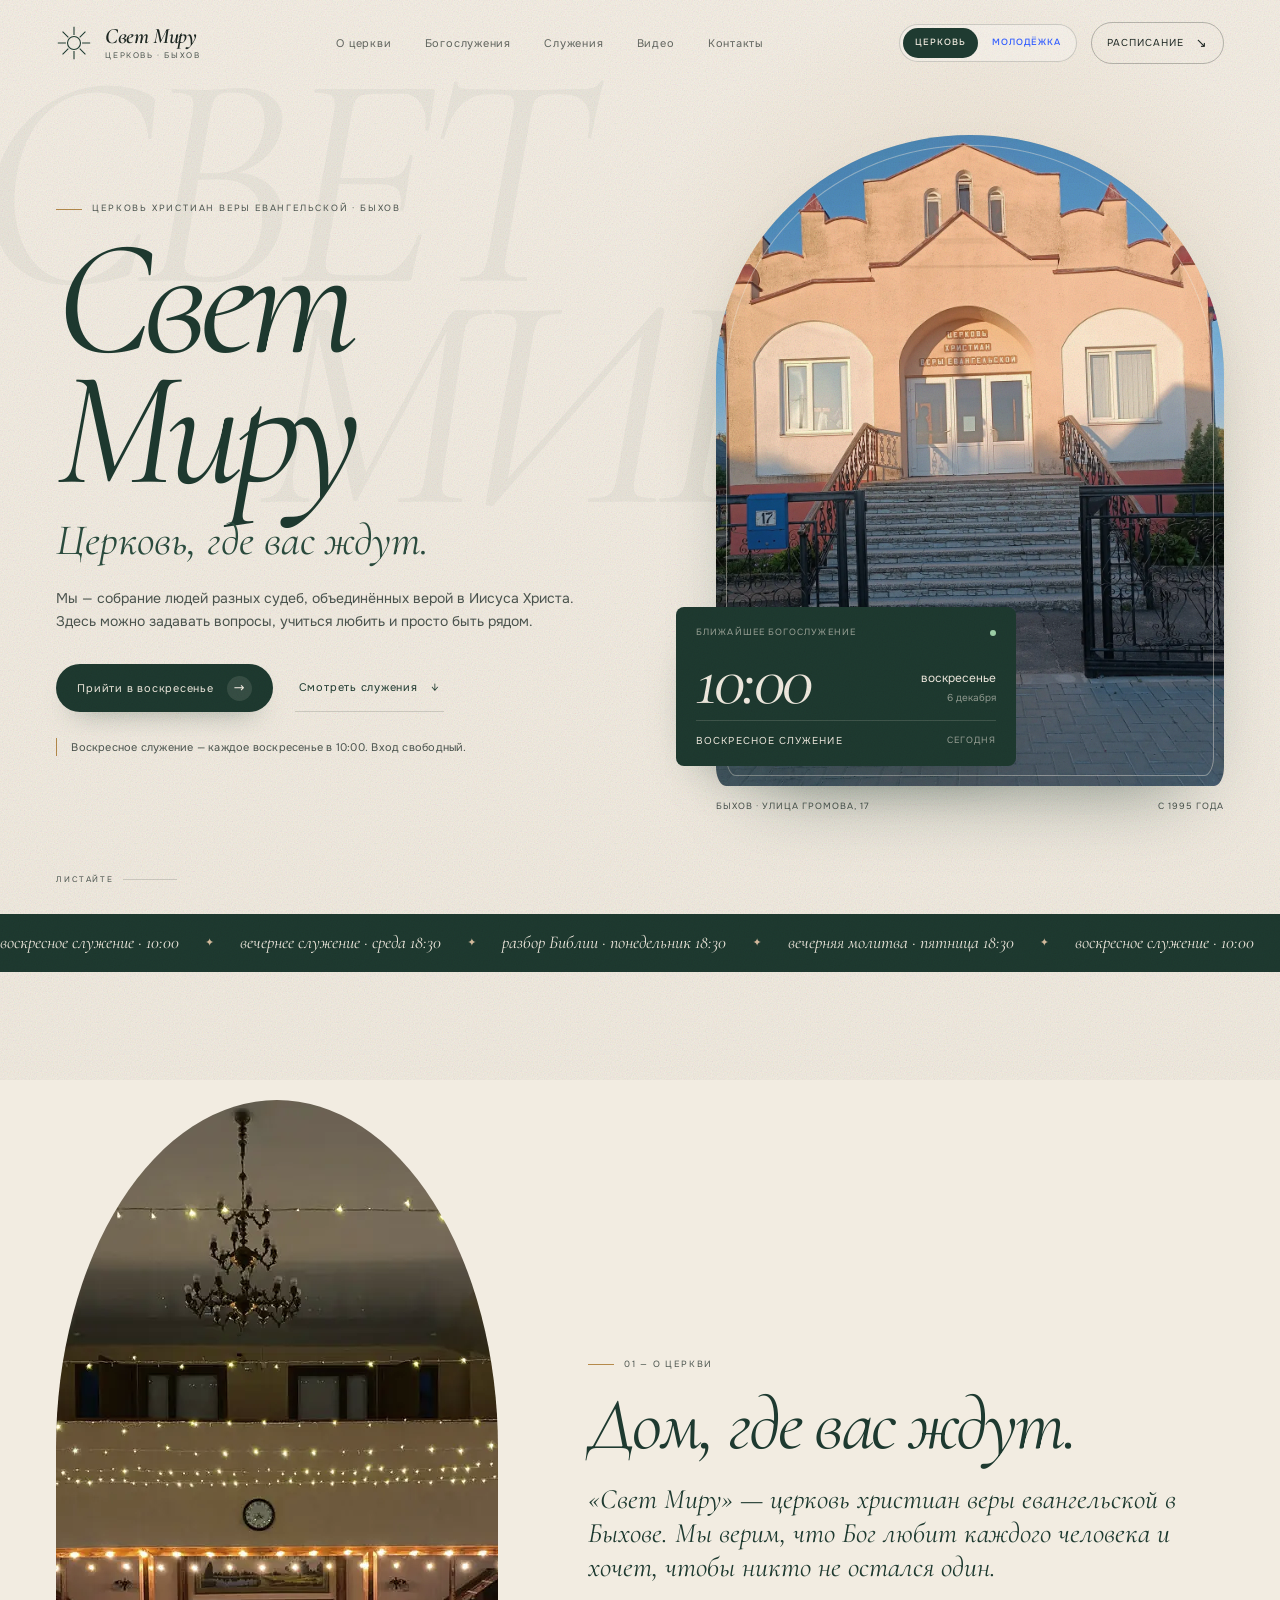
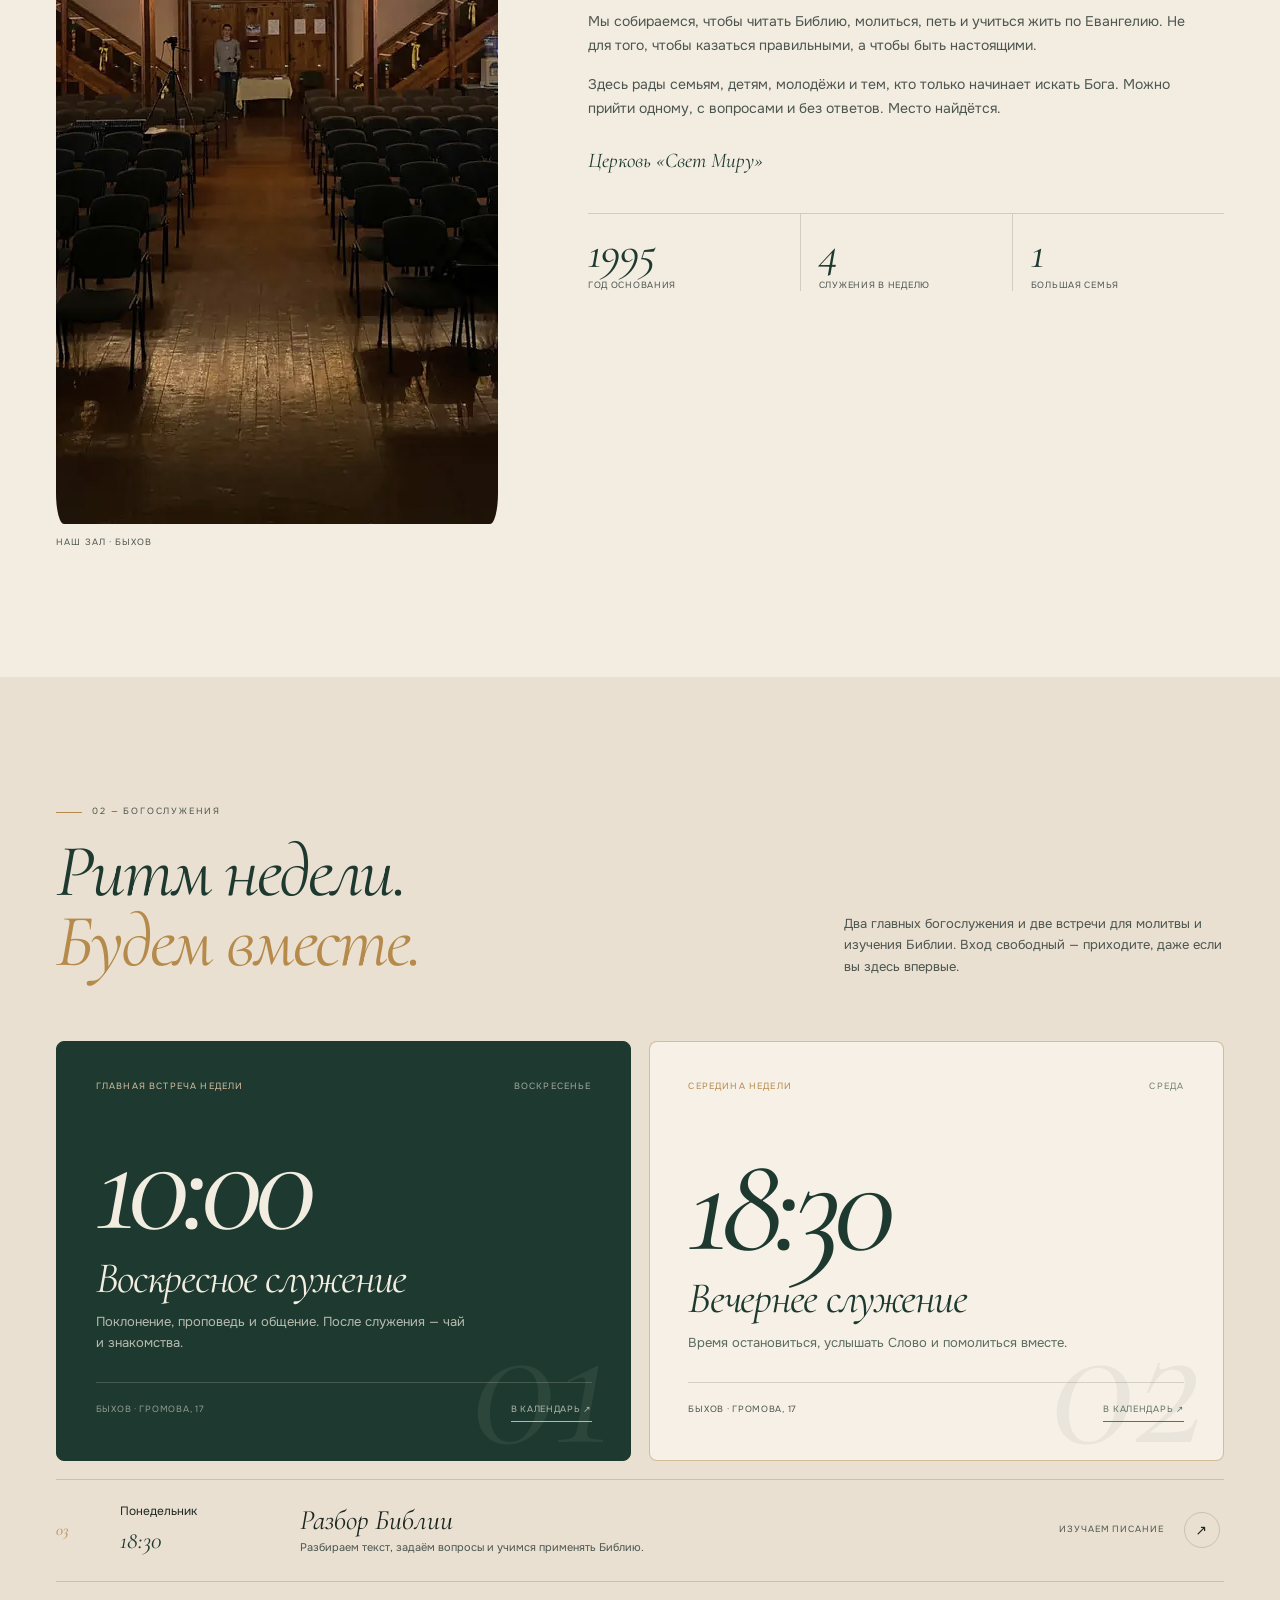
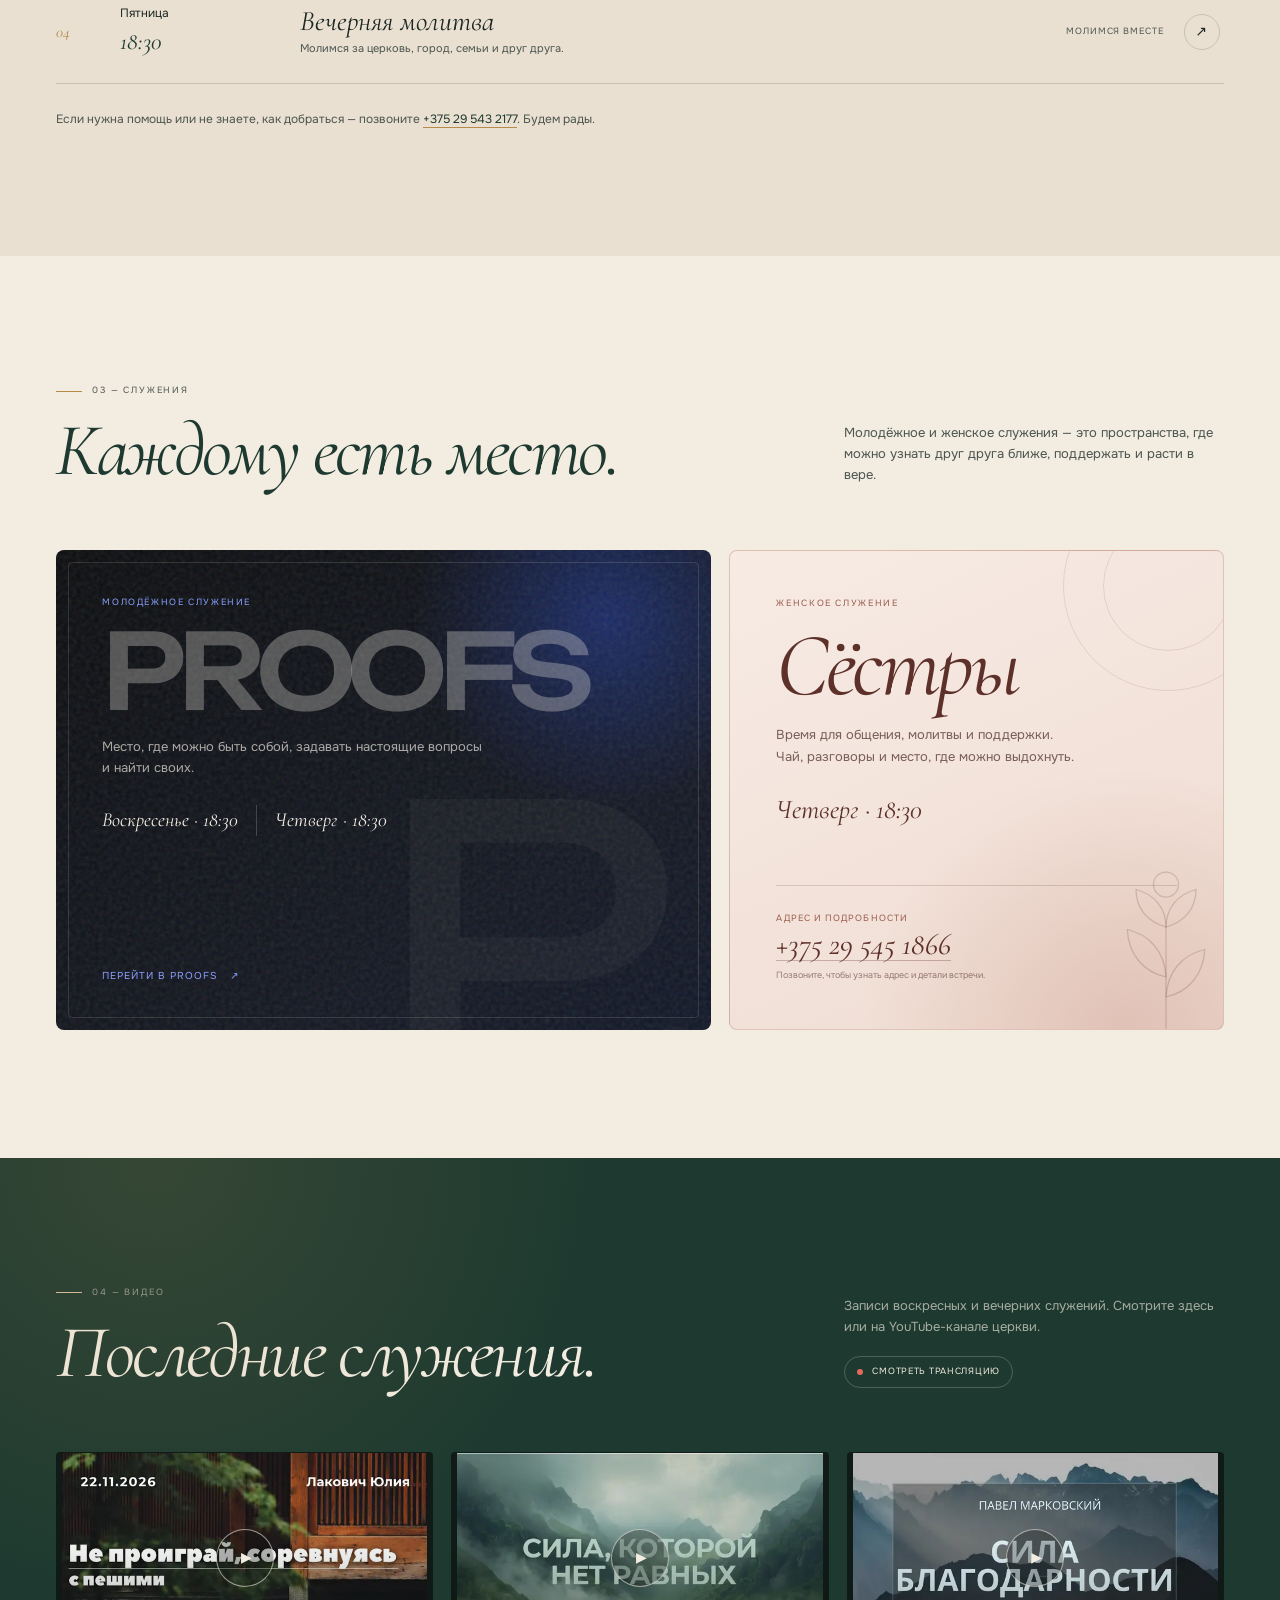
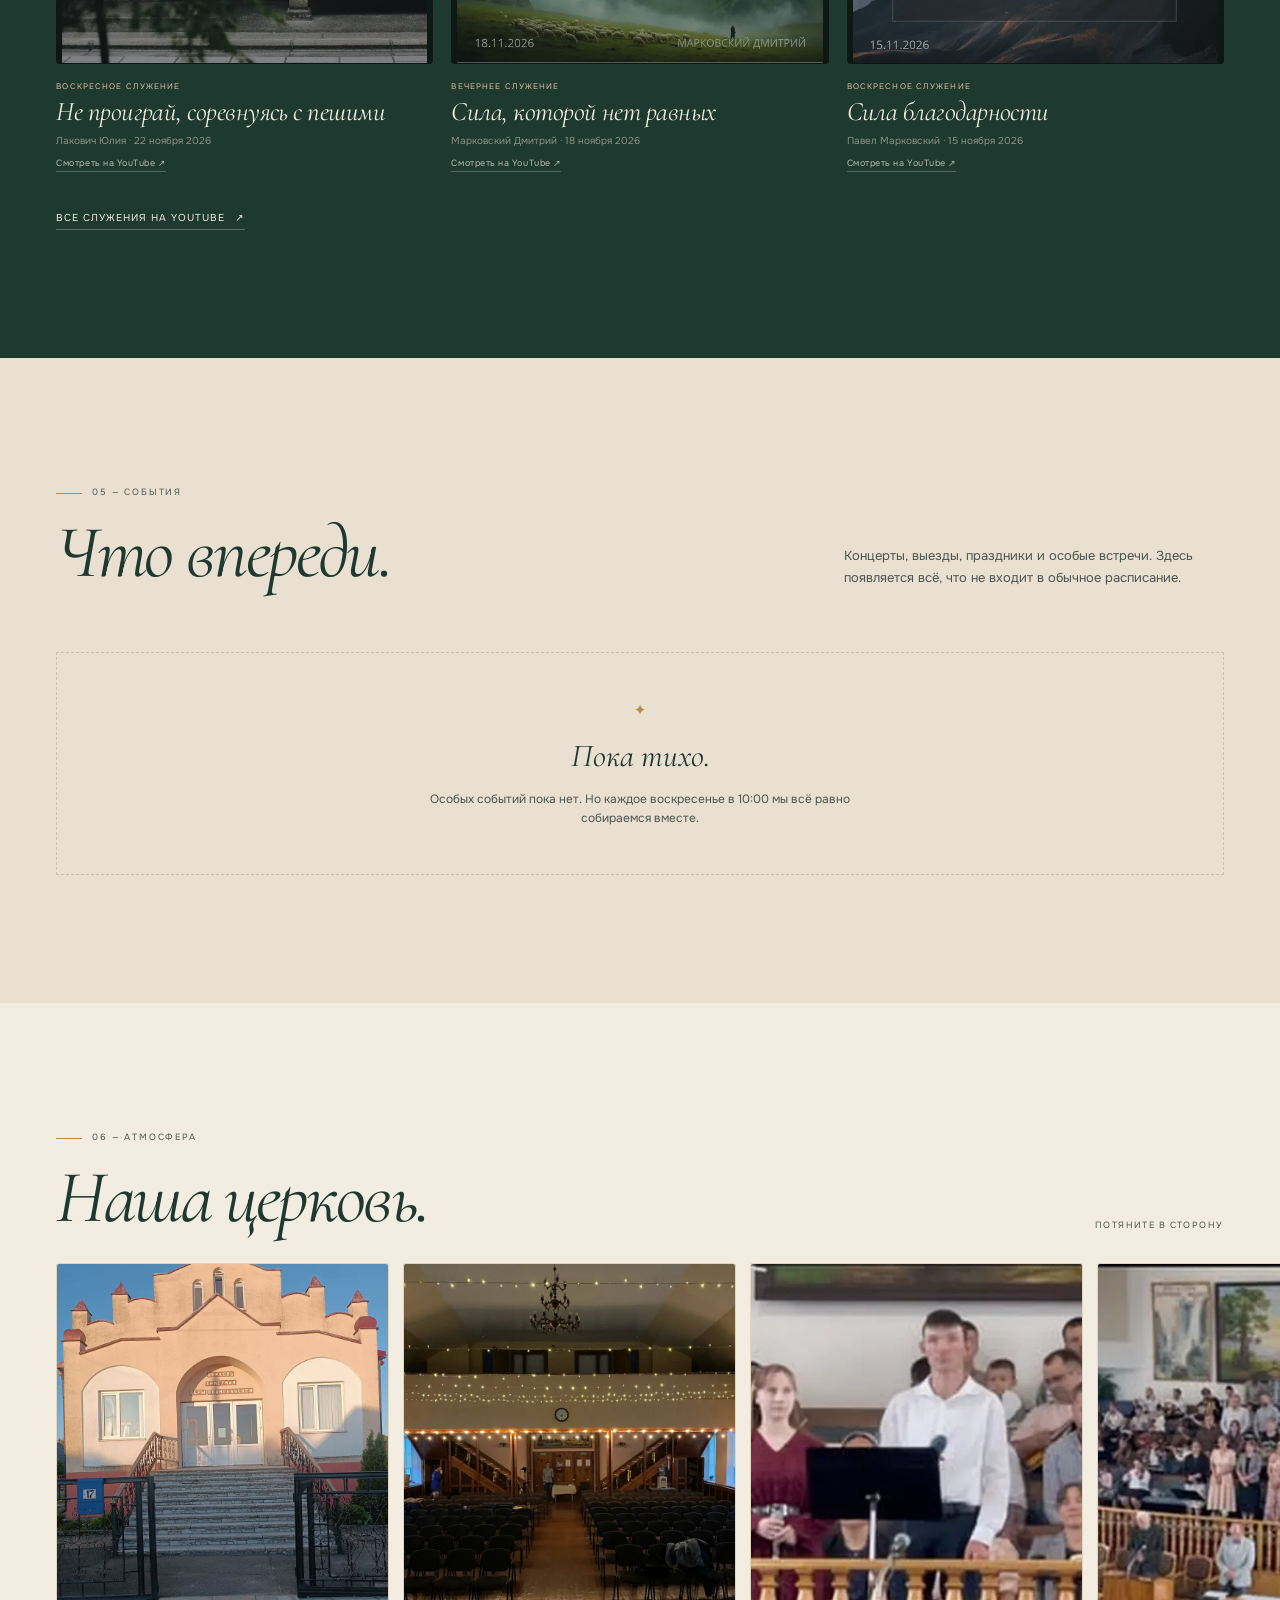
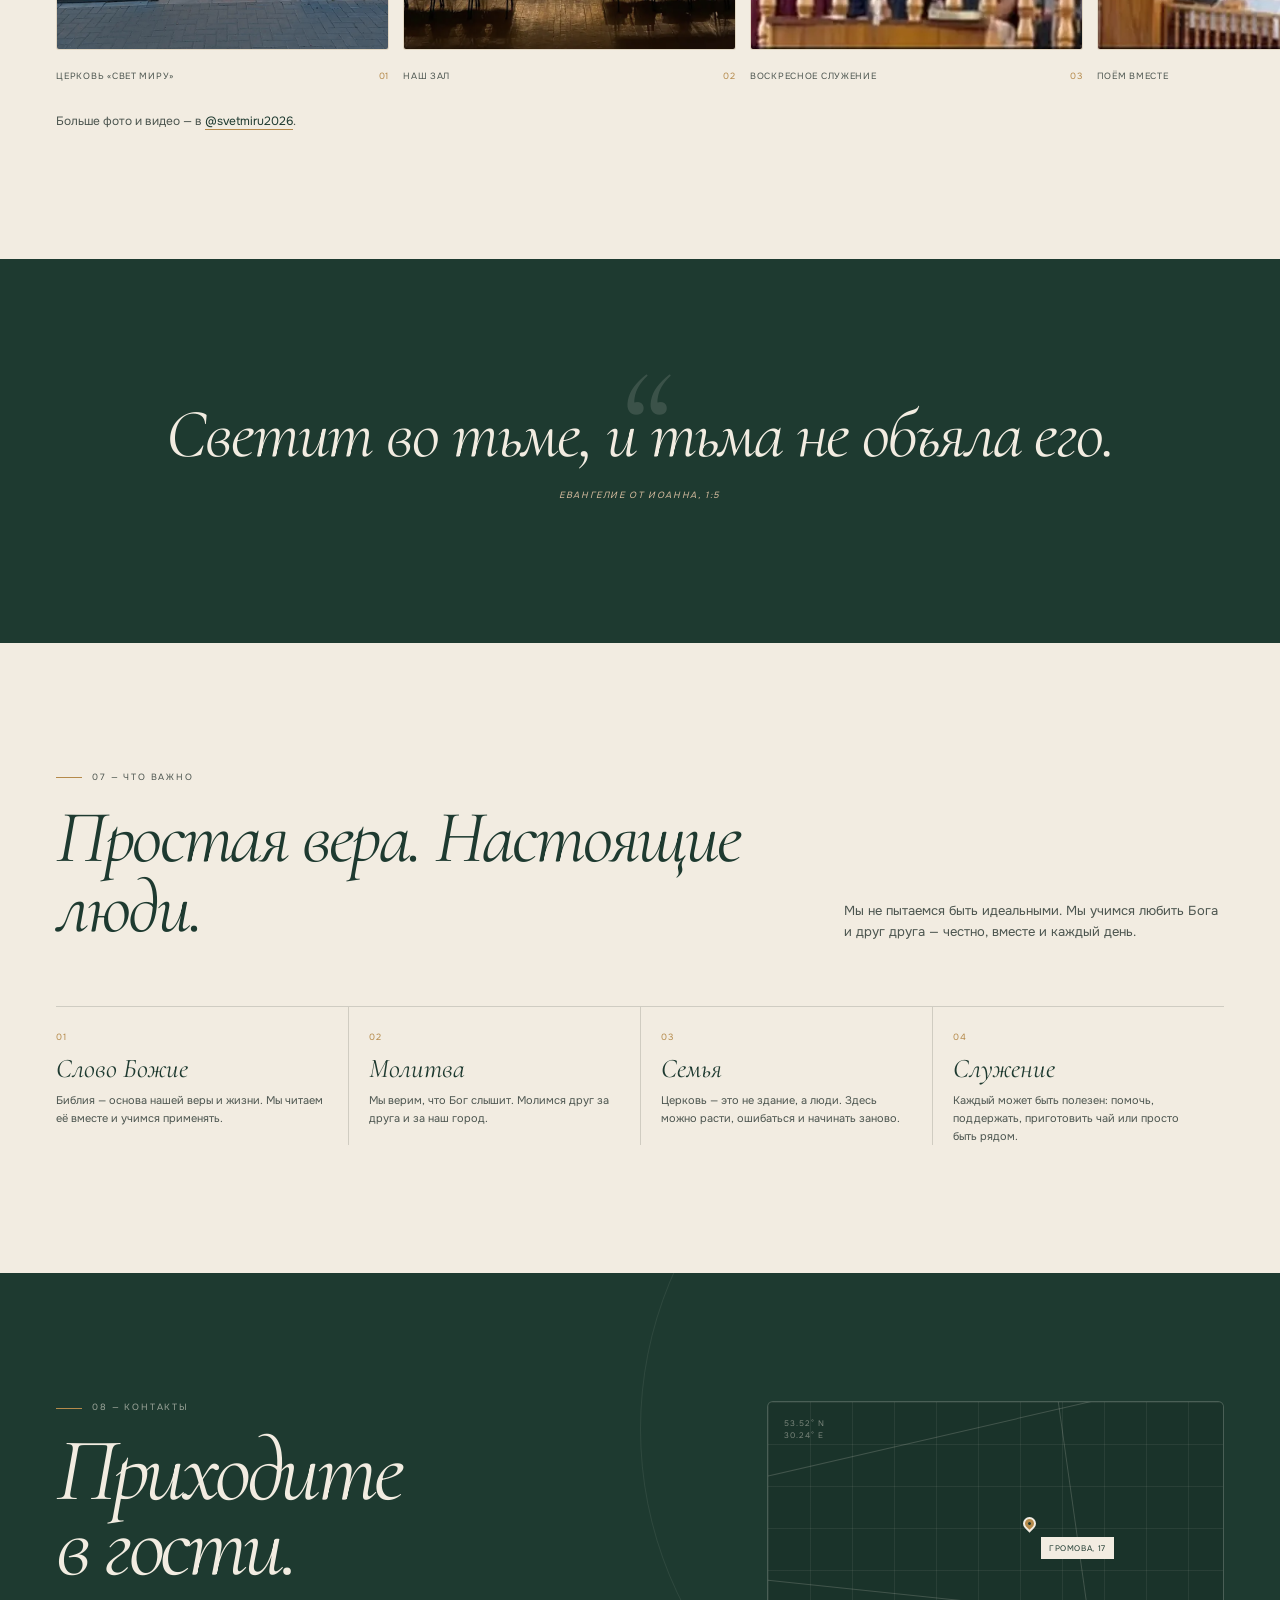
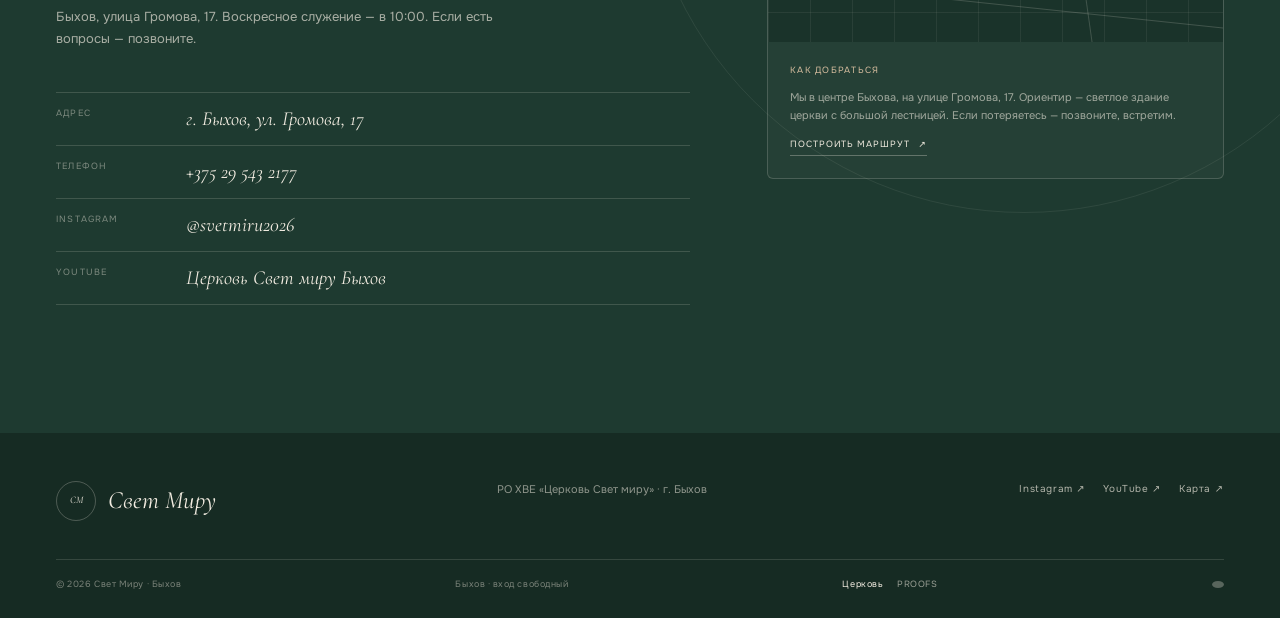
==== index.html @ a44c3378 "Add files via upload" ====
<!doctype html>
<html lang="ru">
  <head>
    <meta charset="utf-8" />
    <!-- ============================================================
         НАСТРОЙКА ОБЩЕГО РЕДАКТОРА (Supabase, бесплатно).
         Пока обе строки пустые — сайт работает, но правки видны
         только в вашем браузере. Инструкция: ЧИТАЙ-МЕНЯ.txt.
         ============================================================ -->
    <script>
      window.PROOFS_CONFIG = {
        supabaseUrl: "",
        supabaseAnonKey: "",
      };
    </script>
    <meta name="viewport" content="width=device-width, initial-scale=1, viewport-fit=cover" />
    <title>Церковь «Свет Миру» · Быхов</title>
    <meta
      name="description"
      content="Церковь христиан веры евангельской «Свет Миру» в Быхове. Воскресное служение — 10:00, вечернее служение — среда 18:30. Быхов, ул. Громова, 17."
    />
    <meta name="theme-color" content="#f2ece1" />
    <meta name="color-scheme" content="light" />
    <link rel="canonical" href="https://svetmiru.eu.org/" />
    <meta property="og:type" content="website" />
    <meta property="og:locale" content="ru_RU" />
    <meta property="og:title" content="Церковь «Свет Миру» · Быхов" />
    <meta
      property="og:description"
      content="Церковь, где вас ждут. Воскресное служение — 10:00, вечернее — среда 18:30. Быхов, ул. Громова, 17."
    />
    <meta property="og:image" content="https://svetmiru.netlify.app/assets/img/church-exterior-900.webp" />
    <meta property="og:url" content="https://svetmiru.eu.org/" />
    <meta name="twitter:card" content="summary_large_image" />
    <link rel="icon" href="[data-uri]" type="image/svg+xml" />
    <link rel="apple-touch-icon" href="[data-uri]" />
<style>
/* Cyrillic + Latin variable subsets. Keeps the first paint light. */
@font-face {
  font-family: 'Cormorant Garamond';
  font-style: italic;
  font-weight: 300 700;
  font-display: swap;
  src: url([data-uri]) format('woff2');
  unicode-range: U+0301, U+0400-045F, U+0490-0491, U+04B0-04B1, U+2116;
}
@font-face {
  font-family: 'Cormorant Garamond';
  font-style: italic;
  font-weight: 300 700;
  font-display: swap;
  src: url([data-uri]) format('woff2');
  unicode-range: U+0000-00FF, U+0131, U+0152-0153, U+02BB-02BC, U+02C6, U+02DA, U+02DC, U+0304, U+0308, U+0329, U+2000-206F, U+20AC, U+2122, U+2191, U+2193, U+2212, U+2215, U+FEFF, U+FFFD;
}
@font-face {
  font-family: 'Onest';
  font-style: normal;
  font-weight: 100 900;
  font-display: swap;
  src: url([data-uri]) format('woff2');
  unicode-range: U+0301, U+0400-045F, U+0490-0491, U+04B0-04B1, U+2116;
}
@font-face {
  font-family: 'Onest';
  font-style: normal;
  font-weight: 100 900;
  font-display: swap;
  src: url([data-uri]) format('woff2');
  unicode-range: U+0000-00FF, U+0131, U+0152-0153, U+02BB-02BC, U+02C6, U+02DA, U+02DC, U+0304, U+0308, U+0329, U+2000-206F, U+20AC, U+2122, U+2191, U+2193, U+2212, U+2215, U+FEFF, U+FFFD;
}
@font-face {
  font-family: 'Unbounded';
  font-style: normal;
  font-weight: 200 900;
  font-display: swap;
  src: url([data-uri]) format('woff2');
  unicode-range: U+0301, U+0400-045F, U+0490-0491, U+04B0-04B1, U+2116;
}
@font-face {
  font-family: 'Unbounded';
  font-style: normal;
  font-weight: 200 900;
  font-display: swap;
  src: url([data-uri]) format('woff2');
  unicode-range: U+0000-00FF, U+0131, U+0152-0153, U+02BB-02BC, U+02C6, U+02DA, U+02DC, U+0304, U+0308, U+0329, U+2000-206F, U+20AC, U+2122, U+2191, U+2193, U+2212, U+2215, U+FEFF, U+FFFD;
}

</style>
<style>
/* =========================================================
   PROOFS · Свет Миру · Быхов
   Design system, layout, motion
   ========================================================= */

:root {
  --ink: #0b0c0e;
  --ink-2: #101116;
  --ink-3: #171920;
  --cream: #f2ede4;
  --cream-2: #e8e1d5;
  --muted: #9b978e;
  --muted-dark: #6d685f;
  --line: rgba(242, 237, 228, 0.14);
  --line-dark: rgba(11, 12, 14, 0.16);
  --blue: #2f5bff;
  --blue-soft: #8ba1ff;
  --blue-deep: #1b2fbf;
  --amber: #d9a566;
  --display: "Unbounded", system-ui, sans-serif;
  --body: "Onest", system-ui, -apple-system, "Segoe UI", sans-serif;
  --serif: "Cormorant Garamond", Georgia, serif;
  --pad: clamp(20px, 4.4vw, 72px);
  --max: 1480px;
  --ease: cubic-bezier(0.22, 1, 0.36, 1);
  --ease-io: cubic-bezier(0.76, 0, 0.24, 1);
}

*,
*::before,
*::after {
  box-sizing: border-box;
}

html {
  -webkit-text-size-adjust: 100%;
  scroll-behavior: smooth;
  scroll-padding-top: 0;
  background: var(--ink);
}

section[id],
#top {
  scroll-margin-top: 0;
}

body.is-locked {
  overflow: hidden;
}

body.is-locked .grain {
  opacity: 0.03;
}

body {
  margin: 0;
  background: var(--ink);
  color: var(--cream);
  font-family: var(--body);
  font-size: 16px;
  line-height: 1.55;
  font-weight: 400;
  overflow-x: clip;
  -webkit-font-smoothing: antialiased;
  text-rendering: optimizeLegibility;
}

body.is-loading {
  overflow: hidden;
}

::selection {
  background: var(--blue);
  color: var(--cream);
}

[hidden] {
  display: none !important;
}

img {
  display: block;
  max-width: 100%;
}

a {
  color: inherit;
  text-decoration: none;
}

button,
input,
textarea {
  font: inherit;
  color: inherit;
}

button {
  border: 0;
  background: none;
  cursor: pointer;
}

h1,
h2,
h3,
h4,
p,
figure,
blockquote {
  margin: 0;
}

[data-field] {
  white-space: pre-line;
}

ul,
ol {
  margin: 0;
  padding: 0;
  list-style: none;
}

:focus-visible {
  outline: 2px solid var(--blue);
  outline-offset: 4px;
}

.skip-link {
  position: fixed;
  top: -100px;
  left: 16px;
  z-index: 12000;
  padding: 12px 18px;
  background: var(--cream);
  color: var(--ink);
  border-radius: 2px;
  font-size: 13px;
  transition: top 0.2s;
}

.skip-link:focus {
  top: 16px;
}

.container {
  width: min(100%, var(--max));
  margin-inline: auto;
  padding-inline: var(--pad);
}

/* ------------------------------ grain + cursor */

.grain {
  position: fixed;
  inset: -20%;
  z-index: 8000;
  pointer-events: none;
  opacity: 0.055;
  background-image: url("data:image/svg+xml,%3Csvg viewBox='0 0 240 240' xmlns='http://www.w3.org/2000/svg'%3E%3Cfilter id='n'%3E%3CfeTurbulence type='fractalNoise' baseFrequency='.82' numOctaves='3' stitchTiles='stitch'/%3E%3C/filter%3E%3Crect width='100%25' height='100%25' filter='url(%23n)'/%3E%3C/svg%3E");
  background-size: 240px 240px;
  animation: grain 0.7s steps(3) infinite;
}

@keyframes grain {
  0% { transform: translate(0, 0); }
  33% { transform: translate(-2%, 1%); }
  66% { transform: translate(1%, -2%); }
  100% { transform: translate(0, 0); }
}

body.has-cursor,
body.has-cursor a,
body.has-cursor button,
body.has-cursor [data-cursor] {
  cursor: none;
}

body.has-cursor input,
body.has-cursor textarea,
body.has-cursor [contenteditable="true"] {
  cursor: text;
}

.cursor {
  position: fixed;
  top: 0;
  left: 0;
  z-index: 11000;
  pointer-events: none;
  mix-blend-mode: difference;
  display: none;
}

body.has-cursor .cursor {
  display: block;
}

.cursor__dot {
  position: absolute;
  width: 6px;
  height: 6px;
  margin: -3px 0 0 -3px;
  border-radius: 50%;
  background: var(--cream);
}

.cursor__ring {
  position: absolute;
  width: 38px;
  height: 38px;
  margin: -19px 0 0 -19px;
  border: 1px solid rgba(242, 237, 228, 0.7);
  border-radius: 50%;
  transition: width 0.3s var(--ease), height 0.3s var(--ease), margin 0.3s var(--ease), opacity 0.3s;
}

.cursor.is-link .cursor__ring {
  width: 64px;
  height: 64px;
  margin: -32px 0 0 -32px;
  background: rgba(242, 237, 228, 0.08);
}

.cursor.is-down .cursor__ring {
  width: 26px;
  height: 26px;
  margin: -13px 0 0 -13px;
}

.cursor__label {
  position: absolute;
  left: 26px;
  top: 18px;
  padding: 4px 8px;
  background: var(--cream);
  color: var(--ink);
  font-size: 9px;
  letter-spacing: 0.14em;
  text-transform: uppercase;
  border-radius: 2px;
  opacity: 0;
  transform: translateY(4px);
  transition: opacity 0.2s, transform 0.2s;
  white-space: nowrap;
  mix-blend-mode: normal;
}

.cursor.has-label .cursor__label {
  opacity: 1;
  transform: none;
}

.scroll-progress {
  position: fixed;
  top: 0;
  left: 0;
  right: 0;
  height: 2px;
  z-index: 9500;
  background: transparent;
}

.scroll-progress span {
  display: block;
  height: 100%;
  width: 100%;
  background: var(--blue);
  transform: scaleX(0);
  transform-origin: left;
}

/* ------------------------------ loader */

.loader {
  position: fixed;
  inset: 0;
  z-index: 10000;
  display: flex;
  flex-direction: column;
  justify-content: space-between;
  padding: clamp(20px, 3.4vw, 52px);
  background: var(--cream);
  color: var(--ink);
  transition: transform 1.05s var(--ease-io), visibility 1.05s;
}

.loader.is-done {
  transform: translateY(-101%);
  visibility: hidden;
}

.loader__top,
.loader__bottom {
  display: flex;
  align-items: center;
  justify-content: space-between;
  gap: 20px;
}

.loader__brand {
  font-family: var(--display);
  font-size: clamp(28px, 4.3vw, 64px);
  font-weight: 600;
  letter-spacing: -0.06em;
  line-height: 1;
}

.loader__meta,
.loader__hint {
  font-size: 10px;
  letter-spacing: 0.17em;
  text-transform: uppercase;
  color: var(--muted-dark);
}

.loader__center {
  display: flex;
  align-items: center;
  gap: 22px;
  align-self: center;
  width: min(100%, 620px);
}

.loader__center::before,
.loader__center::after {
  content: "";
  flex: 1;
  height: 1px;
  background: rgba(11, 12, 14, 0.22);
}

.loader__word {
  font-family: var(--serif);
  font-style: italic;
  font-size: clamp(28px, 4vw, 56px);
  line-height: 1;
  white-space: nowrap;
}

.loader__count {
  font-family: var(--display);
  font-size: clamp(20px, 2.6vw, 36px);
  letter-spacing: -0.04em;
  font-variant-numeric: tabular-nums;
}

/* ------------------------------ nav */

.nav {
  position: fixed;
  top: 0;
  left: 0;
  right: 0;
  z-index: 9000;
  padding: 22px 0;
  border-bottom: 1px solid transparent;
  transition: padding 0.45s var(--ease), background 0.45s, border-color 0.45s, transform 0.45s var(--ease);
}

.nav.is-scrolled {
  padding: 13px 0;
  background: rgba(11, 12, 14, 0.72);
  -webkit-backdrop-filter: blur(18px);
  backdrop-filter: blur(18px);
  border-bottom-color: var(--line);
}

.nav.is-hidden {
  transform: translateY(-110%);
}

.nav__inner {
  width: min(100%, var(--max));
  margin-inline: auto;
  padding-inline: var(--pad);
  display: flex;
  align-items: center;
  justify-content: space-between;
  gap: 30px;
}

.brand {
  display: inline-flex;
  align-items: center;
  gap: 12px;
  flex-shrink: 0;
}

.brand__mark {
  display: grid;
  place-items: center;
  width: 27px;
  height: 27px;
  color: var(--cream);
  transition: transform 0.7s var(--ease), color 0.3s;
}

.brand:hover .brand__mark {
  transform: rotate(90deg);
  color: var(--blue-soft);
}

.brand__mark svg {
  width: 100%;
  height: 100%;
}

.brand__text {
  display: grid;
  gap: 1px;
}

.brand__name {
  font-family: var(--display);
  font-size: 14px;
  font-weight: 600;
  letter-spacing: 0.02em;
  line-height: 1.15;
}

.brand__sub {
  font-size: 8px;
  letter-spacing: 0.19em;
  text-transform: uppercase;
  color: var(--muted);
}

.nav__links {
  display: flex;
  align-items: center;
  gap: clamp(18px, 2.5vw, 38px);
}

.nav__links a {
  position: relative;
  font-size: 12px;
  letter-spacing: 0.06em;
  color: rgba(242, 237, 228, 0.74);
  transition: color 0.25s;
  padding: 6px 0;
}

.nav__links a::after {
  content: "";
  position: absolute;
  left: 0;
  right: 0;
  bottom: 0;
  height: 1px;
  background: var(--cream);
  transform: scaleX(0);
  transform-origin: right;
  transition: transform 0.35s var(--ease);
}

.nav__links a:hover {
  color: var(--cream);
}

.nav__links a:hover::after {
  transform: scaleX(1);
  transform-origin: left;
}

.nav__actions {
  display: flex;
  align-items: center;
  gap: 16px;
}

.nav__cta {
  display: inline-flex;
  align-items: center;
  gap: 10px;
  padding: 9px 16px;
  border: 1px solid rgba(242, 237, 228, 0.35);
  border-radius: 999px;
  font-size: 11px;
  letter-spacing: 0.08em;
  transition: background 0.3s, color 0.3s, border-color 0.3s;
}

.nav__cta svg {
  width: 14px;
  height: 14px;
  transition: transform 0.35s var(--ease);
}

.nav__cta:hover {
  background: var(--cream);
  color: var(--ink);
  border-color: var(--cream);
}

.nav__cta:hover svg {
  transform: translateX(3px);
}

.burger {
  display: none;
  width: 38px;
  height: 38px;
  position: relative;
  border: 1px solid rgba(242, 237, 228, 0.28);
  border-radius: 50%;
}

.burger span {
  position: absolute;
  left: 11px;
  width: 14px;
  height: 1px;
  background: var(--cream);
  transition: transform 0.4s var(--ease), top 0.4s var(--ease);
}

.burger span:nth-child(1) { top: 16px; }
.burger span:nth-child(2) { top: 21px; }

body.menu-open .burger span:nth-child(1) { top: 19px; transform: rotate(45deg); }
body.menu-open .burger span:nth-child(2) { top: 19px; transform: rotate(-45deg); }

body.menu-open .burger {
  border-color: rgba(11, 12, 14, 0.3);
}

body.menu-open .burger span {
  background: var(--ink);
}

body.menu-open .brand__name,
body.menu-open .brand__mark {
  color: var(--ink);
}

body.menu-open .brand__sub {
  color: var(--muted-dark);
}

body.menu-open .brand__mark circle {
  fill: var(--cream);
}

/* ------------------------------ mobile menu */

.mobile-menu {
  position: fixed;
  inset: 0;
  z-index: 8800;
  background: var(--cream);
  color: var(--ink);
  visibility: hidden;
  transform: translateY(-100%);
  transition: transform 0.75s var(--ease-io), visibility 0.75s;
  overflow-y: auto;
}

body.menu-open .mobile-menu {
  visibility: visible;
  transform: translateY(0);
}

.mobile-menu__inner {
  min-height: 100%;
  padding: 120px var(--pad) 36px;
  display: flex;
  flex-direction: column;
  justify-content: space-between;
  gap: 60px;
}

.mobile-menu__eyebrow {
  font-size: 10px;
  letter-spacing: 0.18em;
  text-transform: uppercase;
  color: var(--muted-dark);
}

.mobile-menu nav {
  display: grid;
}

.mobile-menu nav a {
  display: flex;
  align-items: baseline;
  justify-content: space-between;
  gap: 20px;
  padding: 14px 0;
  border-bottom: 1px solid var(--line-dark);
  font-family: var(--display);
  font-size: clamp(30px, 8vw, 58px);
  font-weight: 400;
  letter-spacing: -0.05em;
  line-height: 1.1;
  opacity: 0;
  transform: translateY(26px);
  transition: opacity 0.5s var(--ease), transform 0.5s var(--ease), color 0.25s;
}

body.menu-open .mobile-menu nav a {
  opacity: 1;
  transform: none;
}

body.menu-open .mobile-menu nav a:nth-child(1) { transition-delay: 0.1s; }
body.menu-open .mobile-menu nav a:nth-child(2) { transition-delay: 0.16s; }
body.menu-open .mobile-menu nav a:nth-child(3) { transition-delay: 0.22s; }
body.menu-open .mobile-menu nav a:nth-child(4) { transition-delay: 0.28s; }
body.menu-open .mobile-menu nav a:nth-child(5) { transition-delay: 0.34s; }

.mobile-menu nav a span {
  font-family: var(--body);
  font-size: 10px;
  letter-spacing: 0.12em;
  color: var(--blue);
}

.mobile-menu nav a:hover {
  color: var(--blue);
}

.mobile-menu__foot {
  display: flex;
  align-items: center;
  justify-content: space-between;
  gap: 20px;
  font-size: 11px;
  letter-spacing: 0.06em;
  color: var(--muted-dark);
}

/* ------------------------------ typography helpers */

.eyebrow {
  display: flex;
  align-items: center;
  gap: 9px;
  font-size: 9px;
  font-weight: 500;
  letter-spacing: 0.19em;
  text-transform: uppercase;
  color: var(--muted);
}

.eyebrow__dot {
  width: 5px;
  height: 5px;
  border-radius: 50%;
  background: var(--blue);
  box-shadow: 0 0 12px rgba(47, 91, 255, 0.8);
}

.section--light .eyebrow {
  color: var(--muted-dark);
}

.h2 {
  font-family: var(--display);
  font-size: clamp(34px, 5.2vw, 78px);
  font-weight: 400;
  letter-spacing: -0.055em;
  line-height: 1.02;
  text-wrap: balance;
}

.h2 em {
  font-family: var(--serif);
  font-style: italic;
  font-weight: 500;
  letter-spacing: -0.03em;
  color: var(--blue-soft);
}

.section--light .h2 em {
  color: var(--blue);
}

.section {
  position: relative;
  padding: clamp(88px, 11vw, 168px) 0;
}

.section-head {
  margin-bottom: clamp(40px, 6vw, 84px);
}

.section-head .eyebrow {
  margin-bottom: 26px;
}

.section-head--split {
  display: grid;
  grid-template-columns: minmax(0, 1.55fr) minmax(220px, 0.55fr);
  gap: clamp(28px, 6vw, 100px);
  align-items: end;
}

.section-head__side {
  max-width: 380px;
  padding-bottom: 8px;
  color: var(--muted);
  font-size: 13px;
  line-height: 1.65;
}

.section--light .section-head__side {
  color: var(--muted-dark);
}

/* ------------------------------ buttons */

.btn {
  position: relative;
  display: inline-flex;
  align-items: center;
  justify-content: center;
  gap: 14px;
  min-height: 54px;
  padding: 0 22px 0 26px;
  border-radius: 999px;
  font-size: 12px;
  font-weight: 500;
  letter-spacing: 0.04em;
  overflow: hidden;
  transition: color 0.35s, border-color 0.35s, background 0.35s;
  will-change: transform;
}

.btn__icon {
  display: grid;
  place-items: center;
  width: 30px;
  height: 30px;
  border-radius: 50%;
  border: 1px solid currentColor;
  transition: transform 0.4s var(--ease), background 0.35s, color 0.35s;
}

.btn__icon svg {
  width: 14px;
  height: 14px;
}

.btn:hover .btn__icon {
  transform: translateX(3px) rotate(-45deg);
}

.btn--primary {
  background: var(--blue);
  color: var(--cream);
}

.btn--primary:hover {
  background: var(--cream);
  color: var(--ink);
}

.btn--dark {
  background: var(--ink);
  color: var(--cream);
}

.btn--dark:hover {
  background: var(--blue);
}

.btn--ghost {
  border: 1px solid rgba(242, 237, 228, 0.3);
  color: var(--cream);
}

.btn--ghost:hover {
  background: var(--cream);
  color: var(--ink);
}

.btn--small {
  min-height: 42px;
  padding: 0 16px 0 20px;
  font-size: 11px;
}

.text-link {
  display: inline-flex;
  align-items: center;
  gap: 8px;
  padding-bottom: 3px;
  font-size: 12px;
  letter-spacing: 0.03em;
  border-bottom: 1px solid rgba(242, 237, 228, 0.35);
  transition: color 0.25s, border-color 0.25s;
}

.text-link span {
  transition: transform 0.3s var(--ease);
}

.text-link:hover {
  color: var(--blue-soft);
  border-color: var(--blue-soft);
}

.text-link:hover span {
  transform: translate(2px, -2px);
}

.text-link--dark {
  border-color: rgba(11, 12, 14, 0.3);
}

.text-link--dark:hover {
  color: var(--blue);
  border-color: var(--blue);
}

/* ------------------------------ reveal */

[data-reveal] {
  opacity: 0;
  transform: translateY(34px);
  filter: blur(7px);
  transition: opacity 1s var(--ease), transform 1s var(--ease), filter 1s var(--ease);
  transition-delay: var(--d, 0s);
}

[data-reveal].is-in {
  opacity: 1;
  transform: none;
  filter: none;
}

/* ------------------------------ hero */

.hero {
  position: relative;
  min-height: 100svh;
  padding: calc(100px + clamp(40px, 8vh, 90px)) 0 46px;
  display: flex;
  flex-direction: column;
  justify-content: center;
  overflow: hidden;
}

.hero__bg {
  position: absolute;
  inset: 0;
  pointer-events: none;
}

.hero__words {
  position: absolute;
  inset: -6% -4%;
  display: flex;
  flex-wrap: wrap;
  align-content: center;
  justify-content: center;
  gap: 0 0.1em;
  transform: rotate(-8deg);
  opacity: 0.72;
  animation: words-drift 26s ease-in-out infinite alternate;
}

.hero__words span {
  font-family: var(--display);
  font-size: clamp(70px, 16vw, 240px);
  font-weight: 500;
  letter-spacing: -0.08em;
  line-height: 0.86;
  color: rgba(242, 237, 228, 0.032);
  -webkit-text-stroke: 0 transparent;
  white-space: nowrap;
}

@keyframes words-drift {
  from { transform: rotate(-8deg) translate3d(-1.5%, -1%, 0); }
  to { transform: rotate(-6deg) translate3d(1.5%, 1.5%, 0); }
}

.hero__glow {
  position: absolute;
  width: 56vw;
  height: 56vw;
  border-radius: 50%;
  filter: blur(90px);
  opacity: 0.16;
}

.hero__glow--one {
  right: -14vw;
  top: 12vh;
  background: radial-gradient(circle, rgba(47, 91, 255, 0.85), transparent 66%);
}

.hero__glow--two {
  left: -20vw;
  bottom: -18vh;
  background: radial-gradient(circle, rgba(217, 165, 102, 0.55), transparent 68%);
  opacity: 0.1;
}

.hero__inner {
  position: relative;
  z-index: 2;
  display: grid;
  grid-template-columns: minmax(0, 1.18fr) minmax(300px, 0.62fr);
  gap: clamp(34px, 5vw, 90px);
  align-items: center;
  width: 100%;
}

.hero__content {
  padding-top: 10px;
}

.hero__kicker {
  margin-bottom: clamp(26px, 4vh, 44px);
}

.hero__title-wrap {
  position: relative;
  margin-left: -0.045em;
  margin-bottom: clamp(24px, 4vh, 42px);
  will-change: transform;
}

.hero__ghost,
.hero__title {
  font-family: var(--display);
  font-size: clamp(64px, 11.5vw, 170px);
  font-weight: 500;
  letter-spacing: -0.075em;
  line-height: 0.82;
  white-space: nowrap;
}

.hero__ghost {
  position: absolute;
  left: 0;
  top: 0;
  color: rgba(242, 237, 228, 0.04);
  -webkit-text-stroke: 0 transparent;
  transform: translate(0.045em, 0.055em);
  pointer-events: none;
}

.hero__title {
  position: relative;
  color: var(--cream);
  clip-path: inset(-0.25em -0.35em -0.25em -0.15em);
  transition: clip-path 1.1s var(--ease) 0.15s, transform 1.1s var(--ease) 0.15s;
}

body:not(.is-loaded) .hero__title {
  clip-path: inset(0 0 100% 0);
  transform: translateY(36px);
}

.hero__lede {
  display: grid;
  gap: 18px;
  max-width: 520px;
}

.hero__sub {
  font-family: var(--serif);
  font-style: italic;
  font-size: clamp(26px, 2.5vw, 40px);
  font-weight: 500;
  line-height: 1.08;
  letter-spacing: -0.02em;
  color: var(--cream);
}

.hero__text {
  max-width: 470px;
  font-size: 14px;
  line-height: 1.68;
  color: var(--muted);
}

.hero__note {
  display: flex;
  align-items: center;
  gap: 9px;
  font-size: 9px;
  letter-spacing: 0.14em;
  text-transform: uppercase;
  color: rgba(242, 237, 228, 0.55);
}

.hero__note::before {
  content: "";
  width: 5px;
  height: 5px;
  border-radius: 50%;
  background: var(--blue);
  flex-shrink: 0;
}

.hero__actions {
  display: flex;
  align-items: center;
  flex-wrap: wrap;
  gap: 22px;
  margin-top: 12px;
}

.hero__aside {
  display: grid;
  gap: 16px;
  align-self: center;
  padding-top: 30px;
}

.hero__figure {
  position: relative;
  width: min(100%, 390px);
  justify-self: end;
  will-change: transform;
}

.hero__frame {
  position: relative;
  aspect-ratio: 3 / 4;
  border-radius: 3px;
  background: var(--ink-3);
  isolation: isolate;
}

.hero__frame::before {
  content: "";
  position: absolute;
  inset: 14px -14px -14px 14px;
  border: 1px solid rgba(47, 91, 255, 0.7);
  border-radius: 3px;
  z-index: -1;
  transition: inset 0.55s var(--ease);
}

.hero__figure:hover .hero__frame::before {
  inset: 8px -8px -8px 8px;
}

.hero__frame img {
  width: 100%;
  height: 100%;
  object-fit: cover;
  object-position: 50% 56%;
  border-radius: 3px;
  filter: saturate(0.9) contrast(1.02);
  transition: transform 1.2s var(--ease), filter 0.6s;
}

.hero__figure:hover .hero__frame img {
  transform: scale(1.035);
  filter: saturate(1) contrast(1.04);
}

.hero__stamp {
  position: absolute;
  left: -22px;
  bottom: 30px;
  padding: 8px 13px;
  background: var(--cream);
  color: var(--ink);
  font-size: 9px;
  font-weight: 600;
  letter-spacing: 0.13em;
  text-transform: uppercase;
  border-radius: 2px;
  transform: rotate(-7deg);
  box-shadow: 0 12px 34px rgba(0, 0, 0, 0.28);
}

.hero__corner {
  position: absolute;
  top: 16px;
  right: 16px;
  width: 32px;
  height: 32px;
  display: grid;
  place-items: center;
  border: 1px solid rgba(242, 237, 228, 0.4);
  border-radius: 50%;
  font-family: var(--display);
  font-size: 10px;
  color: var(--cream);
  background: rgba(11, 12, 14, 0.2);
  -webkit-backdrop-filter: blur(6px);
  backdrop-filter: blur(6px);
}

.hero__caption {
  display: flex;
  justify-content: space-between;
  gap: 14px;
  margin-top: 16px;
  font-size: 8px;
  letter-spacing: 0.13em;
  text-transform: uppercase;
  color: rgba(242, 237, 228, 0.46);
}

.next-meet {
  width: min(100%, 390px);
  justify-self: end;
  padding: 14px 16px 12px;
  border: 1px solid var(--line);
  border-radius: 3px;
  background: rgba(255, 255, 255, 0.025);
  -webkit-backdrop-filter: blur(12px);
  backdrop-filter: blur(12px);
}

.next-meet__top,
.next-meet__bottom {
  display: flex;
  align-items: center;
  justify-content: space-between;
  gap: 12px;
}

.next-meet__label {
  font-size: 8px;
  letter-spacing: 0.16em;
  text-transform: uppercase;
  color: var(--muted);
}

.next-meet__pulse {
  width: 6px;
  height: 6px;
  border-radius: 50%;
  background: var(--blue);
  box-shadow: 0 0 0 0 rgba(47, 91, 255, 0.6);
  animation: pulse 2.2s infinite;
}

@keyframes pulse {
  0% { box-shadow: 0 0 0 0 rgba(47, 91, 255, 0.55); }
  70% { box-shadow: 0 0 0 10px rgba(47, 91, 255, 0); }
  100% { box-shadow: 0 0 0 0 rgba(47, 91, 255, 0); }
}

.next-meet__main {
  display: flex;
  align-items: baseline;
  gap: 14px;
  margin: 6px 0 7px;
}

.next-meet__time {
  font-family: var(--display);
  font-size: 32px;
  font-weight: 400;
  letter-spacing: -0.06em;
  line-height: 1;
}

.next-meet__when {
  display: grid;
  gap: 1px;
}

.next-meet__day {
  font-size: 10px;
  letter-spacing: 0.08em;
  text-transform: uppercase;
}

.next-meet__date {
  font-size: 10px;
  color: var(--muted);
}

.next-meet__bottom {
  padding-top: 10px;
  border-top: 1px solid rgba(242, 237, 228, 0.1);
  font-size: 10px;
  color: var(--muted);
}

.next-meet__in {
  color: var(--blue-soft);
}

.hero__scroll {
  position: absolute;
  right: var(--pad);
  bottom: 42px;
  display: flex;
  align-items: center;
  gap: 12px;
  font-size: 8px;
  letter-spacing: 0.22em;
  text-transform: uppercase;
  color: rgba(242, 237, 228, 0.4);
  writing-mode: vertical-rl;
}

.hero__scroll-line {
  width: 1px;
  height: 44px;
  background: rgba(242, 237, 228, 0.22);
  position: relative;
  overflow: hidden;
}

.hero__scroll-line::after {
  content: "";
  position: absolute;
  top: 0;
  left: 0;
  width: 100%;
  height: 50%;
  background: var(--cream);
  animation: scroll-line 2.4s var(--ease) infinite;
}

@keyframes scroll-line {
  0% { transform: translateY(-100%); }
  55%, 100% { transform: translateY(200%); }
}

/* ------------------------------ marquee */

.marquee {
  position: relative;
  z-index: 3;
  overflow: hidden;
  background: var(--cream);
  color: var(--ink);
  padding: 15px 0;
  border-block: 1px solid rgba(11, 12, 14, 0.12);
}

.marquee__track {
  display: flex;
  align-items: center;
  gap: 0;
  width: max-content;
  animation: marquee 34s linear infinite;
}

.marquee:hover .marquee__track {
  animation-play-state: paused;
}

.marquee__track span {
  font-family: var(--display);
  font-size: 11px;
  font-weight: 400;
  letter-spacing: 0.07em;
  text-transform: uppercase;
  white-space: nowrap;
  padding: 0 28px;
}

.marquee__track i {
  font-style: normal;
  font-size: 10px;
  color: var(--blue);
}

@keyframes marquee {
  to { transform: translateX(-50%); }
}

/* ------------------------------ about */

.section--about {
  background: var(--ink);
  overflow: hidden;
}

.about__grid {
  display: grid;
  grid-template-columns: repeat(12, minmax(0, 1fr));
  gap: 26px;
  align-items: start;
}

.about__media {
  grid-column: 1 / 5;
  position: relative;
  margin-top: 14px;
  will-change: transform;
}

.about__media-inner {
  position: relative;
  aspect-ratio: 9 / 14;
  overflow: hidden;
  border-radius: 3px;
  background: var(--ink-3);
}

.about__media-inner::after {
  content: "";
  position: absolute;
  inset: 0;
  background: linear-gradient(180deg, transparent 55%, rgba(11, 12, 14, 0.35));
  pointer-events: none;
}

.about__media img {
  width: 100%;
  height: 100%;
  object-fit: cover;
  filter: saturate(0.92);
  transition: transform 1.2s var(--ease);
}

.about__media:hover img {
  transform: scale(1.035);
}

.about__caption {
  display: flex;
  justify-content: space-between;
  gap: 14px;
  margin-top: 13px;
  font-size: 8px;
  letter-spacing: 0.14em;
  text-transform: uppercase;
  color: var(--muted);
}

.about__copy {
  grid-column: 6 / 11;
  padding-top: clamp(10px, 6vw, 80px);
  display: grid;
  gap: 22px;
}

.about__lead {
  font-family: var(--display);
  font-size: clamp(20px, 2.1vw, 31px);
  line-height: 1.28;
  letter-spacing: -0.035em;
  margin-bottom: 6px;
}

.about__copy > p:not(.about__lead):not(.about__signature) {
  max-width: 470px;
  font-size: 14px;
  line-height: 1.72;
  color: var(--muted);
}

.about__signature {
  display: flex;
  align-items: center;
  gap: 13px;
  margin-top: 10px;
  font-size: 9px;
  letter-spacing: 0.16em;
  text-transform: uppercase;
  color: rgba(242, 237, 228, 0.65);
}

.about__signature-line {
  width: 34px;
  height: 1px;
  background: var(--blue);
}

.about__stats {
  grid-column: 1 / 13;
  display: grid;
  grid-template-columns: repeat(3, minmax(0, 1fr));
  gap: 20px;
  margin-top: clamp(50px, 8vw, 100px);
  padding-top: 28px;
  border-top: 1px solid var(--line);
}

.stat {
  display: flex;
  align-items: flex-end;
  gap: 16px;
}

.stat__num {
  font-family: var(--display);
  font-size: clamp(40px, 5.2vw, 76px);
  font-weight: 300;
  line-height: 0.85;
  letter-spacing: -0.07em;
}

.stat__label {
  padding-bottom: 5px;
  font-size: 9px;
  line-height: 1.45;
  letter-spacing: 0.12em;
  text-transform: uppercase;
  color: var(--muted);
}

/* ------------------------------ schedule */

.section--light {
  background: var(--cream);
  color: var(--ink);
}

.section--light .eyebrow__dot {
  background: var(--blue);
}

.schedule-grid {
  display: grid;
  grid-template-columns: repeat(2, minmax(0, 1fr));
  gap: clamp(14px, 2vw, 26px);
}

.schedule-card {
  position: relative;
  display: flex;
  flex-direction: column;
  min-height: clamp(360px, 40vw, 470px);
  padding: clamp(24px, 3vw, 42px);
  border: 1px solid var(--line-dark);
  border-radius: 4px;
  overflow: hidden;
  isolation: isolate;
  transition: color 0.5s var(--ease), border-color 0.5s;
}

.schedule-card::before {
  content: "";
  position: absolute;
  inset: 0;
  z-index: -1;
  background: var(--ink);
  transform: translateY(100.5%);
  transition: transform 0.65s var(--ease-io);
}

.schedule-card:hover {
  color: var(--cream);
  border-color: var(--ink);
}

.schedule-card:hover::before {
  transform: translateY(0);
}

.schedule-card__top {
  display: flex;
  align-items: center;
  justify-content: space-between;
  gap: 20px;
  margin-bottom: auto;
}

.schedule-card__num {
  font-size: 9px;
  letter-spacing: 0.16em;
  color: var(--muted-dark);
  transition: color 0.4s;
}

.schedule-card__tag {
  padding: 5px 9px;
  border: 1px solid var(--line-dark);
  border-radius: 999px;
  font-size: 8px;
  letter-spacing: 0.12em;
  text-transform: uppercase;
  transition: border-color 0.4s, color 0.4s;
}

.schedule-card:hover .schedule-card__num,
.schedule-card:hover .schedule-card__tag {
  color: var(--blue-soft);
}

.schedule-card:hover .schedule-card__tag {
  border-color: rgba(139, 161, 255, 0.4);
}

.schedule-card__time {
  font-family: var(--display);
  font-size: clamp(58px, 8.6vw, 126px);
  font-weight: 300;
  line-height: 0.84;
  letter-spacing: -0.08em;
  margin: clamp(26px, 4vw, 48px) 0 12px;
}

.schedule-card__day {
  font-size: 9px;
  letter-spacing: 0.18em;
  text-transform: uppercase;
  color: var(--blue);
  margin-bottom: 14px;
  transition: color 0.4s;
}

.schedule-card:hover .schedule-card__day {
  color: var(--blue-soft);
}

.schedule-card h3 {
  font-family: var(--display);
  font-size: clamp(20px, 2.1vw, 30px);
  font-weight: 400;
  letter-spacing: -0.045em;
  line-height: 1.15;
  margin-bottom: 12px;
}

.schedule-card p {
  max-width: 420px;
  font-size: 13px;
  line-height: 1.65;
  color: var(--muted-dark);
  transition: color 0.4s;
}

.schedule-card:hover p {
  color: rgba(242, 237, 228, 0.62);
}

.schedule-card__foot {
  display: flex;
  align-items: center;
  justify-content: space-between;
  gap: 14px;
  margin-top: 28px;
  padding-top: 16px;
  border-top: 1px solid var(--line-dark);
  font-size: 8px;
  letter-spacing: 0.13em;
  text-transform: uppercase;
  color: var(--muted-dark);
  transition: border-color 0.4s, color 0.4s;
}

.schedule-card:hover .schedule-card__foot {
  border-color: rgba(242, 237, 228, 0.14);
  color: rgba(242, 237, 228, 0.55);
}

.calendar-link {
  font-size: 8px;
  letter-spacing: 0.13em;
  text-transform: uppercase;
  color: inherit;
  border-bottom: 1px solid currentColor;
  padding-bottom: 2px;
  transition: color 0.25s;
}

.calendar-link:hover {
  color: var(--blue-soft);
}

.schedule-card__arrow {
  position: absolute;
  top: clamp(20px, 2.6vw, 34px);
  right: clamp(20px, 2.6vw, 34px);
  width: 34px;
  height: 34px;
  color: var(--cream);
  opacity: 0;
  transform: translate(-6px, 6px);
  transition: opacity 0.4s, transform 0.5s var(--ease);
  pointer-events: none;
}

.schedule-card__arrow svg {
  width: 100%;
  height: 100%;
}

.schedule-card:hover .schedule-card__arrow {
  opacity: 0.85;
  transform: none;
}

.schedule-foot {
  margin-top: 32px;
  text-align: center;
  font-size: 11px;
  color: var(--muted-dark);
}

.schedule-foot a {
  color: var(--ink);
  border-bottom: 1px solid var(--ink);
}

/* ------------------------------ events */

.section--events {
  background: var(--ink);
}

.events {
  display: grid;
}

.event {
  position: relative;
  display: grid;
  grid-template-columns: 150px minmax(0, 1fr) auto;
  gap: clamp(20px, 4vw, 60px);
  align-items: center;
  padding: 30px 0;
  border-top: 1px solid var(--line);
  transition: padding 0.45s var(--ease), background 0.4s;
}

.event:last-child {
  border-bottom: 1px solid var(--line);
}

.event:hover {
  background: rgba(255, 255, 255, 0.025);
  padding-inline: 18px;
}

.event__date {
  display: flex;
  align-items: baseline;
  gap: 10px;
}

.event__day {
  font-family: var(--display);
  font-size: clamp(38px, 4vw, 58px);
  font-weight: 300;
  line-height: 0.9;
  letter-spacing: -0.07em;
}

.event__month {
  display: grid;
  gap: 2px;
  font-size: 9px;
  letter-spacing: 0.13em;
  text-transform: uppercase;
  color: var(--muted);
}

.event__month b {
  font-weight: 400;
  color: var(--blue-soft);
}

.event__body {
  display: grid;
  gap: 7px;
}

.event__tag {
  justify-self: start;
  padding: 4px 8px;
  border: 1px solid rgba(47, 91, 255, 0.45);
  border-radius: 999px;
  font-size: 8px;
  letter-spacing: 0.12em;
  text-transform: uppercase;
  color: var(--blue-soft);
}

.event__title {
  font-family: var(--display);
  font-size: clamp(20px, 2.3vw, 34px);
  font-weight: 400;
  line-height: 1.16;
  letter-spacing: -0.04em;
}

.event__desc {
  max-width: 620px;
  font-size: 13px;
  line-height: 1.6;
  color: var(--muted);
}

.event__side {
  display: grid;
  justify-items: end;
  gap: 5px;
  text-align: right;
  font-size: 10px;
  color: var(--muted);
  white-space: nowrap;
}

.event__time {
  font-family: var(--display);
  font-size: 18px;
  letter-spacing: -0.03em;
  color: var(--cream);
}

.event__arrow {
  font-size: 18px;
  color: var(--blue-soft);
  opacity: 0;
  transform: translate(-6px, 6px);
  transition: opacity 0.35s, transform 0.45s var(--ease);
}

.event:hover .event__arrow {
  opacity: 1;
  transform: none;
}

.events-empty {
  display: grid;
  grid-template-columns: auto minmax(0, 1fr) auto;
  gap: clamp(20px, 4vw, 60px);
  align-items: center;
  padding: clamp(26px, 4vw, 46px);
  border: 1px dashed rgba(242, 237, 228, 0.22);
  border-radius: 4px;
}

.events-empty__mark {
  display: grid;
  place-items: center;
  width: 54px;
  height: 54px;
  border: 1px solid rgba(47, 91, 255, 0.5);
  border-radius: 50%;
  color: var(--blue-soft);
  font-size: 15px;
}

.events-empty h3 {
  font-family: var(--display);
  font-size: clamp(20px, 2.2vw, 30px);
  font-weight: 400;
  letter-spacing: -0.04em;
  margin-bottom: 6px;
}

.events-empty p {
  max-width: 520px;
  font-size: 12px;
  line-height: 1.6;
  color: var(--muted);
}

/* ------------------------------ gallery */

.section--gallery {
  background: var(--ink-2);
  padding-bottom: clamp(70px, 8vw, 110px);
  overflow: hidden;
}

.section-head--gallery {
  display: flex;
  align-items: flex-end;
  justify-content: space-between;
  gap: 30px;
}

.gallery-hint {
  display: flex;
  align-items: center;
  gap: 10px;
  padding-bottom: 10px;
  font-size: 9px;
  letter-spacing: 0.14em;
  text-transform: uppercase;
  color: var(--muted);
}

.gallery-hint span:last-child {
  color: var(--blue-soft);
  animation: hint-x 2.2s var(--ease) infinite;
}

@keyframes hint-x {
  0%, 100% { transform: translateX(0); }
  50% { transform: translateX(6px); }
}

.gallery-wrap {
  width: 100%;
}

.gallery-track {
  display: flex;
  align-items: flex-start;
  gap: clamp(12px, 1.6vw, 22px);
  padding: 0 var(--pad) 22px;
  overflow-x: auto;
  overflow-y: hidden;
  scroll-padding-left: var(--pad);
  scrollbar-width: none;
  cursor: grab;
  -webkit-overflow-scrolling: touch;
  touch-action: pan-x pan-y;
}

.gallery-track::-webkit-scrollbar {
  display: none;
}

.gallery-track.is-dragging {
  cursor: grabbing;
  scroll-snap-type: none;
}

.gallery-card {
  flex: 0 0 auto;
  width: clamp(190px, 19vw, 258px);
  display: grid;
  gap: 11px;
}

.gallery-card:nth-child(even) {
  margin-top: clamp(22px, 4vw, 52px);
}

.gallery-card__media {
  position: relative;
  aspect-ratio: 9 / 16;
  overflow: hidden;
  border-radius: 3px;
  background: var(--ink-3);
  border: 1px solid rgba(242, 237, 228, 0.08);
}

.gallery-card__media::after {
  content: "открыть";
  position: absolute;
  left: 12px;
  bottom: 12px;
  padding: 5px 8px;
  background: var(--cream);
  color: var(--ink);
  font-size: 8px;
  letter-spacing: 0.13em;
  text-transform: uppercase;
  border-radius: 2px;
  opacity: 0;
  transform: translateY(5px);
  transition: opacity 0.3s, transform 0.35s var(--ease);
}

.gallery-card__media img {
  width: 100%;
  height: 100%;
  object-fit: cover;
  transition: transform 0.9s var(--ease), filter 0.5s;
}

.gallery-card:hover .gallery-card__media img {
  transform: scale(1.045);
  filter: saturate(1.08);
}

.gallery-card:hover .gallery-card__media::after {
  opacity: 1;
  transform: none;
}

.gallery-card__caption {
  display: flex;
  align-items: baseline;
  justify-content: space-between;
  gap: 10px;
  font-size: 9px;
  letter-spacing: 0.1em;
  text-transform: uppercase;
  color: var(--muted);
}

.gallery-card__caption span:first-child {
  color: rgba(242, 237, 228, 0.78);
}

.gallery-foot {
  margin-top: 22px;
  font-size: 11px;
  color: var(--muted);
}

.gallery-foot a {
  color: var(--cream);
  border-bottom: 1px solid rgba(242, 237, 228, 0.4);
}

/* ------------------------------ quote band */

.quote-band {
  position: relative;
  overflow: hidden;
  background: var(--blue-deep);
  color: var(--cream);
  padding: clamp(90px, 13vw, 180px) 0;
}

.quote-band::after {
  content: "";
  position: absolute;
  inset: 0;
  background: radial-gradient(ellipse at 20% 10%, rgba(139, 161, 255, 0.28), transparent 55%);
  pointer-events: none;
}

.quote-band__words {
  position: absolute;
  inset: 0;
  display: flex;
  flex-wrap: wrap;
  align-content: center;
  justify-content: center;
  gap: 0 0.12em;
  transform: rotate(-7deg) scale(1.08);
  opacity: 0.7;
  pointer-events: none;
}

.quote-band__words span {
  font-family: var(--display);
  font-size: clamp(70px, 15vw, 220px);
  font-weight: 500;
  line-height: 0.86;
  letter-spacing: -0.08em;
  color: rgba(242, 237, 228, 0.045);
  -webkit-text-stroke: 0 transparent;
  white-space: nowrap;
}

.quote-band__inner {
  position: relative;
  z-index: 2;
  text-align: center;
}

.quote-band .eyebrow {
  justify-content: center;
  color: rgba(242, 237, 228, 0.65);
}

.quote-band .eyebrow__dot {
  background: var(--cream);
  box-shadow: none;
}

.quote-band blockquote {
  max-width: 1080px;
  margin: 26px auto 20px;
  font-family: var(--serif);
  font-style: italic;
  font-weight: 500;
  font-size: clamp(34px, 6.4vw, 92px);
  line-height: 1.02;
  letter-spacing: -0.035em;
  text-wrap: balance;
}

.quote__open,
.quote__close {
  display: inline-block;
  color: rgba(242, 237, 228, 0.38);
  transform: translateY(0.06em);
}

.quote-band cite {
  display: block;
  font-family: var(--body);
  font-style: normal;
  font-size: 9px;
  letter-spacing: 0.18em;
  text-transform: uppercase;
  color: rgba(242, 237, 228, 0.6);
}

/* ------------------------------ values */

.section--values {
  background: var(--ink);
}

.values-grid {
  display: grid;
  grid-template-columns: repeat(4, minmax(0, 1fr));
  border-top: 1px solid var(--line);
}

.value {
  position: relative;
  padding: 28px 24px 42px 0;
  border-right: 1px solid var(--line);
  display: flex;
  flex-direction: column;
  gap: 14px;
  min-height: 250px;
}

.value:last-child {
  border-right: 0;
}

.value:not(:first-child) {
  padding-left: 24px;
}

.value__num {
  font-size: 9px;
  letter-spacing: 0.14em;
  color: var(--blue-soft);
}

.value h3 {
  font-family: var(--display);
  font-size: clamp(17px, 1.6vw, 23px);
  font-weight: 400;
  letter-spacing: -0.035em;
  line-height: 1.2;
  margin-top: auto;
}

.value p {
  font-size: 12.5px;
  line-height: 1.65;
  color: var(--muted);
}

.value__line {
  position: absolute;
  left: 0;
  bottom: 0;
  width: 0;
  height: 2px;
  background: var(--blue);
  transition: width 0.6s var(--ease);
}

.value:hover .value__line {
  width: 100%;
}

/* ------------------------------ contact */

.section--contact {
  overflow: hidden;
  padding-bottom: clamp(70px, 9vw, 120px);
}

.contact-bg {
  position: absolute;
  right: -4vw;
  bottom: -2vw;
  font-family: var(--display);
  font-size: clamp(90px, 21vw, 320px);
  font-weight: 600;
  letter-spacing: -0.08em;
  line-height: 0.8;
  color: rgba(11, 12, 14, 0.045);
  -webkit-text-stroke: 0 transparent;
  pointer-events: none;
  user-select: none;
  white-space: nowrap;
}

.contact-grid {
  position: relative;
  z-index: 2;
  display: grid;
  grid-template-columns: minmax(0, 1.3fr) minmax(280px, 0.7fr);
  gap: clamp(36px, 7vw, 110px);
  align-items: end;
  margin-top: 30px;
}

.contact-title {
  font-family: var(--display);
  font-size: clamp(42px, 7vw, 104px);
  font-weight: 400;
  line-height: 0.98;
  letter-spacing: -0.065em;
  max-width: 760px;
}

.contact-lead {
  max-width: 470px;
  margin-top: 26px;
  font-size: 14px;
  line-height: 1.7;
  color: var(--muted-dark);
}

.contact-actions {
  display: flex;
  align-items: center;
  flex-wrap: wrap;
  gap: 24px;
  margin-top: 34px;
}

.contact-details {
  display: grid;
  border-top: 1px solid var(--line-dark);
}

.contact-row {
  display: grid;
  gap: 5px;
  padding: 15px 0;
  border-bottom: 1px solid var(--line-dark);
}

.contact-row__label {
  font-size: 8px;
  letter-spacing: 0.16em;
  text-transform: uppercase;
  color: var(--muted-dark);
}

.contact-row__value {
  font-size: 14px;
  letter-spacing: -0.01em;
  transition: color 0.25s;
}

a.contact-row__value:hover {
  color: var(--blue);
}

.contact-card {
  position: relative;
  z-index: 2;
  display: grid;
  grid-template-columns: 1fr 1fr;
  margin-top: clamp(50px, 8vw, 96px);
  background: var(--ink);
  color: var(--cream);
  border-radius: 4px;
  overflow: hidden;
  min-height: 320px;
}

.contact-card__map {
  position: relative;
  overflow: hidden;
  background-color: #10141d;
  background-image:
    linear-gradient(rgba(139, 161, 255, 0.12) 1px, transparent 1px),
    linear-gradient(90deg, rgba(139, 161, 255, 0.12) 1px, transparent 1px),
    linear-gradient(rgba(242, 237, 228, 0.04) 1px, transparent 1px),
    linear-gradient(90deg, rgba(242, 237, 228, 0.04) 1px, transparent 1px);
  background-size: 80px 80px, 80px 80px, 20px 20px, 20px 20px;
}

.contact-card__map::after {
  content: "";
  position: absolute;
  inset: 0;
  background: radial-gradient(circle at 56% 46%, rgba(47, 91, 255, 0.22), transparent 48%);
}

.contact-card__road {
  position: absolute;
  left: -10%;
  top: 54%;
  width: 130%;
  height: 16px;
  background: rgba(242, 237, 228, 0.08);
  transform: rotate(-18deg);
  border-block: 1px solid rgba(242, 237, 228, 0.13);
}

.contact-card__pin {
  position: absolute;
  left: 55%;
  top: 45%;
  width: 14px;
  height: 14px;
  margin: -7px 0 0 -7px;
  border-radius: 50%;
  background: var(--blue);
  box-shadow: 0 0 0 7px rgba(47, 91, 255, 0.2), 0 0 0 18px rgba(47, 91, 255, 0.08);
  z-index: 2;
}

.contact-card__pin::after {
  content: "";
  position: absolute;
  inset: -7px;
  border: 1px solid rgba(139, 161, 255, 0.6);
  border-radius: 50%;
  animation: pin-pulse 2.8s ease-out infinite;
}

@keyframes pin-pulse {
  0% { transform: scale(0.7); opacity: 1; }
  100% { transform: scale(2.2); opacity: 0; }
}

.contact-card__cross {
  position: absolute;
  width: 13px;
  height: 13px;
  border: 1px solid rgba(242, 237, 228, 0.22);
  border-radius: 50%;
  z-index: 1;
}

.contact-card__cross--a { left: 20%; top: 24%; }
.contact-card__cross--b { left: 78%; top: 72%; }

.contact-card__coords {
  position: absolute;
  left: 18px;
  bottom: 16px;
  font-size: 8px;
  line-height: 1.6;
  letter-spacing: 0.13em;
  color: rgba(242, 237, 228, 0.45);
  z-index: 2;
}

.contact-card__body {
  padding: clamp(26px, 3.4vw, 46px);
  display: flex;
  flex-direction: column;
  justify-content: center;
  gap: 14px;
}

.contact-card__eyebrow {
  font-size: 8px;
  letter-spacing: 0.16em;
  text-transform: uppercase;
  color: var(--blue-soft);
}

.contact-card__text {
  max-width: 380px;
  font-size: 12.5px;
  line-height: 1.7;
  color: var(--muted);
}

.contact-card__link {
  align-self: flex-start;
  margin-top: 6px;
  padding-bottom: 3px;
  border-bottom: 1px solid rgba(242, 237, 228, 0.35);
  font-size: 11px;
  transition: color 0.25s, border-color 0.25s;
}

.contact-card__link:hover {
  color: var(--blue-soft);
  border-color: var(--blue-soft);
}

/* ------------------------------ footer */

.footer {
  background: var(--ink);
  padding: 56px 0 26px;
  border-top: 1px solid var(--line);
}

.footer__top {
  display: grid;
  grid-template-columns: auto minmax(0, 1fr) auto;
  gap: 30px;
  align-items: center;
  padding-bottom: 42px;
  border-bottom: 1px solid var(--line);
}

.footer__brand {
  display: inline-flex;
  align-items: center;
  gap: 12px;
  font-family: var(--display);
  font-size: 22px;
  font-weight: 500;
  letter-spacing: -0.05em;
}

.footer__mark {
  display: grid;
  place-items: center;
  width: 34px;
  height: 34px;
  border: 1px solid rgba(242, 237, 228, 0.28);
  border-radius: 50%;
  font-size: 12px;
  color: var(--blue-soft);
}

.footer__note {
  max-width: 420px;
  font-size: 11px;
  line-height: 1.6;
  color: var(--muted);
}

.footer__links {
  display: flex;
  flex-wrap: wrap;
  gap: 18px;
  font-size: 10px;
  letter-spacing: 0.06em;
  color: var(--muted);
}

.footer__links a {
  transition: color 0.25s;
}

.footer__links a:hover {
  color: var(--cream);
}

.footer__bottom {
  display: flex;
  align-items: center;
  justify-content: space-between;
  gap: 20px;
  padding-top: 22px;
  font-size: 9px;
  letter-spacing: 0.1em;
  text-transform: uppercase;
  color: rgba(242, 237, 228, 0.38);
}

.footer__made {
  margin-left: auto;
}

.footer__dot {
  width: 9px;
  height: 9px;
  border-radius: 50%;
  background: rgba(242, 237, 228, 0.1);
  transition: background 0.3s, transform 0.3s;
  flex-shrink: 0;
}

.footer__dot:hover {
  background: var(--blue);
  transform: scale(1.25);
}

/* ------------------------------ lightbox */

.lightbox {
  position: fixed;
  inset: 0;
  z-index: 9600;
  display: grid;
  place-items: center;
  padding: clamp(16px, 4vw, 50px);
}

.lightbox__backdrop {
  position: absolute;
  inset: 0;
  background: rgba(7, 8, 10, 0.9);
  -webkit-backdrop-filter: blur(12px);
  backdrop-filter: blur(12px);
  animation: fade-in 0.35s ease;
}

@keyframes fade-in {
  from { opacity: 0; }
  to { opacity: 1; }
}

.lightbox__dialog {
  position: relative;
  z-index: 2;
  width: min(100%, 760px);
  max-height: 100%;
  display: grid;
  grid-template-columns: 46px minmax(0, 1fr) 46px;
  align-items: center;
  gap: 10px;
  animation: lightbox-in 0.5s var(--ease);
}

@keyframes lightbox-in {
  from { opacity: 0; transform: translateY(18px) scale(0.98); }
  to { opacity: 1; transform: none; }
}

.lightbox__figure {
  display: grid;
  gap: 14px;
  justify-items: center;
  min-height: 0;
}

.lightbox__figure img {
  max-width: 100%;
  max-height: min(76vh, 900px);
  width: auto;
  height: auto;
  object-fit: contain;
  border-radius: 3px;
  box-shadow: 0 30px 80px rgba(0, 0, 0, 0.5);
}

.lightbox__figure figcaption {
  font-size: 10px;
  letter-spacing: 0.12em;
  text-transform: uppercase;
  color: var(--muted);
  text-align: center;
}

.lightbox__close {
  position: fixed;
  top: 20px;
  right: 24px;
  z-index: 3;
  width: 42px;
  height: 42px;
  border: 1px solid rgba(242, 237, 228, 0.25);
  border-radius: 50%;
  color: var(--cream);
  font-size: 22px;
  line-height: 1;
  transition: background 0.25s, color 0.25s;
}

.lightbox__close:hover {
  background: var(--cream);
  color: var(--ink);
}

.lightbox__nav {
  width: 44px;
  height: 44px;
  border: 1px solid rgba(242, 237, 228, 0.22);
  border-radius: 50%;
  color: var(--cream);
  font-size: 17px;
  transition: background 0.25s, color 0.25s;
}

.lightbox__nav:hover {
  background: var(--cream);
  color: var(--ink);
}

/* ------------------------------ admin gate / panel */

.gate {
  position: fixed;
  inset: 0;
  z-index: 9700;
  display: grid;
  place-items: center;
  padding: 20px;
}

.gate__backdrop,
.panel__backdrop {
  position: absolute;
  inset: 0;
  background: rgba(5, 6, 8, 0.78);
  -webkit-backdrop-filter: blur(10px);
  backdrop-filter: blur(10px);
}

.gate__card {
  position: relative;
  z-index: 2;
  width: min(100%, 470px);
  padding: clamp(26px, 4vw, 40px);
  background: #111318;
  border: 1px solid rgba(242, 237, 228, 0.16);
  border-radius: 5px;
  box-shadow: 0 30px 100px rgba(0, 0, 0, 0.55);
  animation: gate-in 0.5s var(--ease);
}

@keyframes gate-in {
  from { opacity: 0; transform: translateY(20px) scale(0.985); }
  to { opacity: 1; transform: none; }
}

.gate__close,
.panel__close {
  position: absolute;
  top: 14px;
  right: 14px;
  width: 34px;
  height: 34px;
  border-radius: 50%;
  border: 1px solid rgba(242, 237, 228, 0.18);
  color: var(--cream);
  font-size: 19px;
  line-height: 1;
  transition: background 0.25s, color 0.25s;
}

.gate__close:hover,
.panel__close:hover {
  background: var(--cream);
  color: var(--ink);
}

.gate__eyebrow,
.panel__eyebrow {
  font-size: 8px;
  letter-spacing: 0.17em;
  text-transform: uppercase;
  color: var(--blue-soft);
  margin-bottom: 10px;
}

.gate h2,
.panel__head h2 {
  font-family: var(--display);
  font-size: clamp(24px, 3vw, 34px);
  font-weight: 400;
  letter-spacing: -0.05em;
  line-height: 1.1;
}

.gate__text {
  margin-top: 12px;
  font-size: 12px;
  line-height: 1.6;
  color: var(--muted);
}

.gate__form {
  display: grid;
  gap: 16px;
  margin-top: 24px;
}

.field {
  display: grid;
  gap: 7px;
}

.field > span {
  font-size: 9px;
  letter-spacing: 0.12em;
  text-transform: uppercase;
  color: var(--muted);
}

.field input,
.field textarea,
.field select {
  width: 100%;
  min-height: 44px;
  padding: 10px 12px;
  background: rgba(255, 255, 255, 0.04);
  border: 1px solid rgba(242, 237, 228, 0.16);
  border-radius: 3px;
  color: var(--cream);
  font-size: 13px;
  transition: border-color 0.25s, background 0.25s;
}

.field textarea {
  min-height: 70px;
  resize: vertical;
}

.field input:focus,
.field textarea:focus,
.field select:focus {
  outline: none;
  border-color: var(--blue);
  background: rgba(47, 91, 255, 0.06);
}

.gate__error {
  min-height: 15px;
  font-size: 11px;
  color: #ff8b8b;
}

.gate.is-shaking .gate__card {
  animation: shake 0.35s ease;
}

@keyframes shake {
  0%, 100% { transform: translateX(0); }
  25% { transform: translateX(-7px); }
  75% { transform: translateX(7px); }
}

.gate__submit {
  justify-self: start;
}

.gate__local {
  margin-top: 20px;
  padding-top: 18px;
  border-top: 1px solid var(--line);
  display: grid;
  gap: 14px;
}

.gate__local p {
  font-size: 11.5px;
  line-height: 1.6;
  color: var(--muted);
}

.gate__local code {
  color: var(--blue-soft);
  font-size: 11px;
}

.gate__hint {
  margin-top: 22px;
  font-size: 9px;
  line-height: 1.6;
  color: rgba(242, 237, 228, 0.33);
}

.gate__hint b {
  color: rgba(242, 237, 228, 0.6);
  font-weight: 500;
}

.panel {
  position: fixed;
  inset: 0;
  z-index: 9600;
}

.panel__sheet {
  position: absolute;
  top: 0;
  right: 0;
  bottom: 0;
  z-index: 2;
  width: min(100%, 700px);
  display: flex;
  flex-direction: column;
  background: #101217;
  border-left: 1px solid rgba(242, 237, 228, 0.14);
  animation: panel-in 0.55s var(--ease);
}

@keyframes panel-in {
  from { transform: translateX(100%); }
  to { transform: none; }
}

.panel__head {
  display: flex;
  align-items: flex-start;
  justify-content: space-between;
  gap: 20px;
  padding: 24px clamp(20px, 3vw, 32px);
  border-bottom: 1px solid var(--line);
  flex-shrink: 0;
}

.panel__head h2 {
  font-size: 26px;
}

.panel__body {
  flex: 1;
  min-height: 0;
  padding: 24px clamp(20px, 3vw, 32px);
  overflow-y: auto;
  display: grid;
  gap: 18px;
  align-content: start;
}

.panel__foot {
  display: flex;
  align-items: center;
  justify-content: space-between;
  gap: 16px;
  padding: 16px clamp(20px, 3vw, 32px);
  border-top: 1px solid var(--line);
  font-size: 10px;
  color: var(--muted);
  flex-shrink: 0;
}

.panel__group-title {
  display: flex;
  align-items: center;
  justify-content: space-between;
  gap: 16px;
  margin-top: 8px;
  font-size: 9px;
  letter-spacing: 0.14em;
  text-transform: uppercase;
  color: var(--muted);
}

.panel__empty {
  padding: 24px;
  border: 1px dashed var(--line);
  border-radius: 3px;
  font-size: 12px;
  line-height: 1.6;
  color: var(--muted);
  text-align: center;
}

.panel__note {
  font-size: 10px;
  line-height: 1.6;
  color: rgba(242, 237, 228, 0.38);
}

.btn:disabled,
.icon-btn:disabled {
  opacity: 0.35;
  pointer-events: none;
}

.admin-bar__actions button.has-changes {
  box-shadow: 0 0 0 1px rgba(255, 255, 255, 0.35) inset;
}

.admin-bar {
  position: fixed;
  left: 50%;
  bottom: 18px;
  z-index: 9500;
  transform: translateX(-50%);
  display: flex;
  align-items: center;
  gap: 12px;
  max-width: calc(100vw - 24px);
  padding: 8px 10px;
  background: rgba(14, 16, 21, 0.92);
  border: 1px solid rgba(242, 237, 228, 0.2);
  border-radius: 999px;
  box-shadow: 0 18px 50px rgba(0, 0, 0, 0.5);
  -webkit-backdrop-filter: blur(16px);
  backdrop-filter: blur(16px);
}

.admin-bar__status {
  display: inline-flex;
  align-items: center;
  gap: 7px;
  padding-left: 8px;
  font-size: 9px;
  letter-spacing: 0.1em;
  text-transform: uppercase;
  white-space: nowrap;
}

.admin-bar__pulse {
  width: 7px;
  height: 7px;
  border-radius: 50%;
  background: #4ade80;
  box-shadow: 0 0 0 0 rgba(74, 222, 128, 0.5);
  animation: pulse 2s infinite;
}

.admin-bar__mode {
  padding: 4px 8px;
  border-radius: 999px;
  background: rgba(255, 255, 255, 0.06);
  font-size: 8px;
  letter-spacing: 0.1em;
  text-transform: uppercase;
  color: var(--muted);
  white-space: nowrap;
}

.admin-bar__mode.is-local {
  background: rgba(217, 165, 102, 0.14);
  color: var(--amber);
}

.admin-bar__actions {
  display: flex;
  align-items: center;
  gap: 4px;
}

.admin-bar__actions button {
  padding: 8px 12px;
  border-radius: 999px;
  font-size: 10px;
  color: rgba(242, 237, 228, 0.75);
  transition: background 0.2s, color 0.2s;
  white-space: nowrap;
}

.admin-bar__actions button:hover {
  background: rgba(255, 255, 255, 0.09);
  color: var(--cream);
}

.admin-bar__actions button.is-primary {
  background: var(--blue);
  color: var(--cream);
}

.admin-bar__actions button.is-primary:hover {
  background: #436aff;
}

/* editable states */

body.is-editing [data-field] {
  position: relative;
  outline: 1px dashed rgba(47, 91, 255, 0.55);
  outline-offset: 4px;
  border-radius: 2px;
  transition: outline-color 0.2s, background 0.2s;
  min-width: 1ch;
}

body.is-editing [data-field]:hover {
  background: rgba(47, 91, 255, 0.09);
  outline-color: rgba(47, 91, 255, 0.9);
}

body.is-editing [data-field]:focus {
  outline: 2px solid var(--blue);
  background: rgba(47, 91, 255, 0.08);
}

body.is-editing [data-field]:empty::before {
  content: attr(data-placeholder);
  opacity: 0.45;
}

body.is-editing [data-image] {
  outline: 2px dashed rgba(47, 91, 255, 0.65);
  outline-offset: -2px;
  cursor: pointer !important;
}

body.is-editing [data-image]:hover {
  outline-color: var(--blue);
  filter: brightness(0.72);
}

body.is-editing .hero__frame::after,
body.is-editing .about__media-inner::before {
  content: "заменить фото";
  position: absolute;
  left: 50%;
  top: 50%;
  z-index: 5;
  transform: translate(-50%, -50%);
  padding: 5px 8px;
  background: var(--cream);
  color: var(--ink);
  font-size: 8px;
  letter-spacing: 0.12em;
  text-transform: uppercase;
  border-radius: 2px;
  pointer-events: none;
}

body.is-editing .about__media-inner::before {
  z-index: 4;
}

/* event editor */

.event-edit {
  display: grid;
  gap: 12px;
  padding: 16px;
  border: 1px solid var(--line);
  border-radius: 3px;
  background: rgba(255, 255, 255, 0.02);
}

.event-edit__top {
  display: flex;
  align-items: center;
  justify-content: space-between;
  gap: 12px;
  font-size: 9px;
  letter-spacing: 0.12em;
  text-transform: uppercase;
  color: var(--muted);
}

.event-edit__grid {
  display: grid;
  grid-template-columns: 1fr 0.7fr;
  gap: 10px;
}

.event-edit__full {
  grid-column: 1 / -1;
}

.event-edit .field > span {
  font-size: 8px;
}

.event-edit .field input,
.event-edit .field textarea {
  font-size: 12px;
  min-height: 40px;
  padding: 8px 10px;
}

.icon-btn {
  width: 28px;
  height: 28px;
  display: grid;
  place-items: center;
  border: 1px solid var(--line);
  border-radius: 50%;
  color: var(--muted);
  font-size: 13px;
  transition: background 0.2s, color 0.2s, border-color 0.2s;
}

.icon-btn:hover {
  background: rgba(255, 255, 255, 0.08);
  color: var(--cream);
}

.icon-btn--danger:hover {
  background: rgba(255, 80, 80, 0.15);
  border-color: rgba(255, 80, 80, 0.5);
  color: #ff9b9b;
}

/* gallery editor */

.gallery-edit {
  display: grid;
  grid-template-columns: repeat(2, minmax(0, 1fr));
  gap: 12px;
}

.gallery-edit__item {
  display: grid;
  gap: 8px;
  padding: 10px;
  border: 1px solid var(--line);
  border-radius: 3px;
}

.gallery-edit__thumb {
  position: relative;
  aspect-ratio: 9 / 16;
  overflow: hidden;
  border-radius: 2px;
  background: var(--ink-3);
}

.gallery-edit__thumb img {
  width: 100%;
  height: 100%;
  object-fit: cover;
}

.gallery-edit__tools {
  display: flex;
  align-items: center;
  justify-content: space-between;
  gap: 6px;
}

.gallery-edit__tools .icon-btn {
  width: 26px;
  height: 26px;
  font-size: 12px;
}

.gallery-edit input {
  width: 100%;
  min-height: 36px;
  padding: 7px 9px;
  background: rgba(255, 255, 255, 0.04);
  border: 1px solid var(--line);
  border-radius: 2px;
  font-size: 11px;
}

/* toast */

.toast {
  position: fixed;
  left: 50%;
  bottom: 84px;
  z-index: 9800;
  transform: translate(-50%, 18px);
  max-width: min(440px, calc(100vw - 32px));
  padding: 12px 18px;
  background: var(--cream);
  color: var(--ink);
  border-radius: 3px;
  font-size: 12px;
  line-height: 1.45;
  box-shadow: 0 18px 50px rgba(0, 0, 0, 0.35);
  opacity: 0;
  pointer-events: none;
  transition: opacity 0.3s, transform 0.4s var(--ease);
  text-align: center;
}

body.is-locked .toast {
  bottom: auto;
  top: 18px;
}

@media (hover: none), (pointer: coarse) {
  #cursor {
    display: none !important;
  }
}

.toast.is-visible {
  opacity: 1;
  transform: translate(-50%, 0);
}

.toast.is-error {
  background: #ffd9d9;
  color: #5c1111;
}

.toast.is-warn {
  background: #ffe6c2;
  color: #5a3a0b;
}

/* ------------------------------ responsive */

@media (max-width: 1120px) {
  .hero__inner {
    grid-template-columns: minmax(0, 1fr) minmax(280px, 0.58fr);
    gap: 40px;
  }

  .hero__figure,
  .next-meet {
    width: min(100%, 370px);
  }

  .hero__ghost,
  .hero__title {
    font-size: clamp(58px, 10.5vw, 120px);
  }

  .about__media {
    grid-column: 1 / 6;
  }

  .about__copy {
    grid-column: 7 / 12;
  }

  .value {
    padding-right: 16px;
  }

  .value:not(:first-child) {
    padding-left: 16px;
  }
}

@media (max-width: 980px) {
  .nav__links {
    display: none;
  }

  .burger {
    display: block;
  }

  .nav__cta {
    display: none;
  }

  .hero {
    min-height: auto;
    padding-top: 128px;
    padding-bottom: 56px;
  }

  .hero__inner {
    grid-template-columns: 1fr;
    gap: 54px;
  }

  .hero__ghost,
  .hero__title {
    font-size: clamp(60px, 13vw, 150px);
  }

  .hero__aside {
    grid-template-columns: minmax(0, 1fr) minmax(0, 1fr);
    align-items: end;
    padding-top: 0;
    gap: 20px;
  }

  .hero__figure {
    justify-self: start;
    width: 100%;
    max-width: 400px;
  }

  .next-meet {
    width: 100%;
    justify-self: stretch;
  }

  .hero__scroll {
    display: none;
  }

  .hero__words span {
    font-size: 20vw;
  }

  .section-head--split {
    grid-template-columns: 1fr;
    gap: 24px;
  }

  .section-head__side {
    max-width: 520px;
  }

  .about__grid {
    grid-template-columns: 1fr;
  }

  .about__media,
  .about__copy {
    grid-column: 1 / -1;
  }

  .about__media {
    max-width: 420px;
    margin-top: 0;
  }

  .about__copy {
    padding-top: 46px;
  }

  .about__stats {
    grid-column: 1 / -1;
  }

  .schedule-card {
    min-height: 400px;
  }

  .values-grid {
    grid-template-columns: repeat(2, minmax(0, 1fr));
    border-top: 0;
  }

  .value,
  .value:not(:first-child) {
    min-height: 210px;
    padding: 22px;
    border: 1px solid var(--line);
    border-right: 0;
    margin: -1px 0 0 -1px;
  }

  .value:nth-child(2n) {
    border-right: 1px solid var(--line);
  }

  .contact-grid {
    grid-template-columns: 1fr;
    align-items: start;
  }

  .contact-details {
    max-width: 560px;
  }

  .contact-card {
    grid-template-columns: 1fr;
  }

  .contact-card__map {
    min-height: 260px;
    order: 2;
  }

  .contact-card__body {
    order: 1;
  }

  .footer__top {
    grid-template-columns: 1fr auto;
  }

  .footer__note {
    grid-column: 1 / -1;
    grid-row: 2;
  }

  .footer__links {
    justify-content: flex-end;
  }
}

@media (max-width: 720px) {
  .hero__aside {
    grid-template-columns: 1fr;
    gap: 28px;
  }

  .hero__figure {
    max-width: 360px;
  }

  .next-meet {
    max-width: 400px;
  }

  .hero__ghost,
  .hero__title {
    font-size: clamp(50px, 17.4vw, 120px);
  }

  .hero__sub {
    font-size: 27px;
  }

  .hero__actions {
    gap: 18px;
  }

  .btn {
    min-height: 50px;
    padding: 0 18px 0 22px;
    font-size: 11px;
  }

  .marquee__track span {
    font-size: 9px;
    padding: 0 20px;
  }

  .schedule-grid {
    grid-template-columns: 1fr;
  }

  .schedule-card {
    min-height: 360px;
  }

  .schedule-card__time {
    font-size: clamp(64px, 21vw, 110px);
  }

  .event {
    grid-template-columns: 76px minmax(0, 1fr);
    gap: 16px;
    align-items: start;
    padding: 22px 0;
  }

  .event__side {
    grid-column: 2;
    display: flex;
    align-items: center;
    gap: 10px;
    justify-items: start;
    text-align: left;
  }

  .event__arrow {
    display: none;
  }

  .event__day {
    font-size: 40px;
  }

  .events-empty {
    grid-template-columns: 1fr;
    gap: 18px;
  }

  .events-empty__mark {
    width: 42px;
    height: 42px;
  }

  .quote-band blockquote {
    font-size: clamp(28px, 8.6vw, 48px);
  }

  .contact-title {
    font-size: clamp(38px, 11vw, 64px);
  }

  .footer__top {
    grid-template-columns: 1fr;
    gap: 18px;
  }

  .footer__note {
    grid-row: auto;
  }

  .footer__links {
    justify-content: flex-start;
  }

  .footer__bottom {
    flex-wrap: wrap;
  }

  .footer__made {
    margin-left: 0;
    order: 3;
    width: 100%;
  }

  .gallery-card {
    width: 185px;
  }

  .lightbox__dialog {
    grid-template-columns: 1fr;
  }

  .lightbox__nav {
    position: absolute;
    top: 50%;
    z-index: 3;
    background: rgba(11, 12, 14, 0.5);
  }

  .lightbox__nav--prev { left: -6px; }
  .lightbox__nav--next { right: -6px; }

  .admin-bar {
    bottom: 10px;
    gap: 8px;
    padding: 7px 8px;
  }

  .admin-bar__status {
    display: none;
  }

  .admin-bar__mode {
    display: none;
  }

  .admin-bar__actions button {
    padding: 8px 9px;
    font-size: 9px;
  }

  .panel__foot {
    flex-direction: column;
    align-items: flex-start;
  }
}

@media (max-width: 360px) {
  .admin-bar {
    gap: 4px;
    padding: 6px;
  }

  .admin-bar__mode {
    display: none;
  }

  .admin-bar__actions {
    gap: 2px;
  }

  .admin-bar__actions button {
    padding: 8px 7px;
    font-size: 8.5px;
  }
}

@media (max-width: 480px) {
  .container {
    padding-inline: 18px;
  }

  .hero {
    padding-top: 112px;
  }

  .hero__kicker {
    font-size: 8px;
    line-height: 1.6;
  }

  .hero__title-wrap {
    margin-bottom: 28px;
  }

  .hero__lead {
    gap: 15px;
  }

  .hero__text {
    font-size: 13px;
  }

  .hero__note {
    font-size: 8px;
    line-height: 1.6;
  }

  .hero__caption {
    flex-direction: column;
    gap: 3px;
  }

  .section {
    padding: 76px 0;
  }

  .h2 {
    font-size: clamp(30px, 9.2vw, 44px);
  }

  .section-head {
    margin-bottom: 36px;
  }

  .stat {
    gap: 10px;
  }

  .stat__num {
    font-size: 38px;
  }

  .stat__label {
    font-size: 8px;
  }

  .about__stats {
    gap: 12px;
  }

  .values-grid {
    grid-template-columns: 1fr;
  }

  .value:nth-child(2n) {
    border-right: 0;
  }

  .value,
  .value:not(:first-child) {
    min-height: 180px;
  }

  .gallery-edit {
    grid-template-columns: repeat(2, minmax(0, 1fr));
  }

  .event-edit__grid {
    grid-template-columns: 1fr;
  }

  .event-edit__full {
    grid-column: auto;
  }

  .contact-card__body {
    padding: 24px 20px;
  }

  .contact-card__map {
    min-height: 210px;
  }

  .contact-bg {
    font-size: 30vw;
  }

  .gate__card {
    padding: 24px 20px;
  }

  .gate__hint {
    display: none;
  }

  .footer__bottom {
    font-size: 8px;
  }
}

/* ------------------------------ reduced motion */

@media print {
  .loader,
  .cursor,
  .grain,
  .nav,
  .mobile-menu,
  .admin-bar,
  .admin-bar,
  .gate,
  .panel,
  .lightbox,
  .scroll-progress {
    display: none !important;
  }

  [data-reveal] {
    opacity: 1 !important;
    transform: none !important;
    filter: none !important;
  }

  .hero__title {
    clip-path: none !important;
  }

  body {
    background: #fff;
    color: #000;
  }
}

@media (prefers-reduced-motion: reduce) {
  html {
    scroll-behavior: auto;
  }

  *,
  *::before,
  *::after {
    animation-duration: 0.001ms !important;
    animation-iteration-count: 1 !important;
    transition-duration: 0.001ms !important;
    scroll-behavior: auto !important;
  }

  [data-reveal] {
    opacity: 1;
    transform: none;
    filter: none;
  }

  .hero__title {
    clip-path: none;
    transform: none;
  }

  .hero__words,
  .quote-band__words,
  .grain {
    animation: none;
  }

  .loader {
    display: none;
  }

  body.is-loading {
    overflow: auto;
  }
}

/* =========================================================
   Mode switch + page transition (shared by church / youth)
   ========================================================= */

.mode-switch {
  display: inline-flex;
  align-items: center;
  gap: 2px;
  padding: 3px;
  border: 1px solid rgba(30, 40, 35, 0.18);
  border-radius: 999px;
  background: rgba(255, 255, 255, 0.26);
  flex-shrink: 0;
}

.mode-switch__item {
  display: inline-flex;
  align-items: center;
  justify-content: center;
  min-height: 30px;
  padding: 7px 12px;
  border-radius: 999px;
  color: rgba(30, 40, 35, 0.62);
  font-size: 9px;
  font-weight: 500;
  letter-spacing: 0.11em;
  text-transform: uppercase;
  white-space: nowrap;
  transition: background 0.25s, color 0.25s;
}

.mode-switch__item:hover {
  color: currentColor;
}

.mode-switch__item.is-active {
  background: #1f3b31;
  color: #f2ece1;
}

.mode-switch__item--youth {
  color: #2f5bff;
}

.mode-switch--dark {
  border-color: rgba(242, 237, 228, 0.16);
  background: rgba(242, 237, 228, 0.05);
}

.mode-switch--dark .mode-switch__item {
  color: rgba(242, 237, 228, 0.55);
}

.mode-switch--dark .mode-switch__item--youth,
.mode-switch--dark .mode-switch__item.is-active {
  color: #f2ede4;
}

.mode-switch--dark .mode-switch__item.is-active {
  background: #2f5bff;
}

.mode-switch--footer {
  border-color: rgba(242, 237, 228, 0.16);
}

.page-transition {
  --pt-bg: #0b0c0e;
  --pt-ink: #f2ede4;
  --pt-accent: #2f5bff;
  position: fixed;
  inset: 0;
  z-index: 12000;
  display: grid;
  place-items: center;
  visibility: hidden;
  pointer-events: none;
  overflow: hidden;
}

.page-transition[data-mode="church"] {
  --pt-bg: #f2ece1;
  --pt-ink: #1f3b31;
  --pt-accent: #b4894c;
}

.page-transition[data-mode="youth"] {
  --pt-bg: #0b0c0e;
  --pt-ink: #f2ede4;
  --pt-accent: #2f5bff;
}

html.is-transitioning .page-transition,
.page-transition.is-active {
  visibility: visible;
  pointer-events: auto;
}

html.is-transitioning,
body.is-transitioning {
  overflow: hidden;
}

.page-transition__panel {
  position: absolute;
  left: 0;
  right: 0;
  height: 50.4%;
  background: var(--pt-bg);
  z-index: 0;
}

.page-transition__panel--top { top: 0; }
.page-transition__panel--bottom { bottom: 0; }

html.is-transitioning .page-transition__panel {
  transform: translateY(0);
}

.page-transition.is-covering .page-transition__panel--top {
  animation: pt-cover-top 0.64s cubic-bezier(0.76, 0, 0.24, 1) both;
}

.page-transition.is-covering .page-transition__panel--bottom {
  animation: pt-cover-bottom 0.64s cubic-bezier(0.76, 0, 0.24, 1) both;
}

.page-transition.is-revealing .page-transition__panel--top {
  animation: pt-reveal-top 0.72s cubic-bezier(0.76, 0, 0.24, 1) 0.08s both;
}

.page-transition.is-revealing .page-transition__panel--bottom {
  animation: pt-reveal-bottom 0.72s cubic-bezier(0.76, 0, 0.24, 1) 0.08s both;
}

.page-transition__inner {
  position: relative;
  z-index: 1;
  display: grid;
  justify-items: center;
  gap: 18px;
  padding: 24px;
  color: var(--pt-ink);
  text-align: center;
}

.page-transition__kicker {
  font-size: 9px;
  letter-spacing: 0.24em;
  text-transform: uppercase;
  color: var(--pt-accent);
  opacity: 0;
}

.page-transition__word {
  font-family: var(--display);
  font-size: clamp(52px, 14vw, 190px);
  font-weight: 500;
  letter-spacing: -0.07em;
  line-height: 0.84;
  opacity: 0;
  transform: translateY(28px) scale(0.96);
}

.page-transition[data-mode="church"] .page-transition__word {
  font-family: var(--serif);
  font-weight: 400;
  font-style: italic;
  letter-spacing: -0.045em;
}

.page-transition__line {
  width: 0;
  height: 1px;
  background: var(--pt-accent);
  opacity: 0.8;
}

.page-transition.is-covering .page-transition__kicker,
.page-transition.is-revealing .page-transition__kicker {
  animation: pt-kicker 0.45s var(--ease) 0.2s both;
}

.page-transition.is-covering .page-transition__word,
.page-transition.is-revealing .page-transition__word {
  animation: pt-word 0.58s var(--ease) 0.12s both;
}

.page-transition.is-covering .page-transition__line,
.page-transition.is-revealing .page-transition__line {
  animation: pt-line 0.6s var(--ease) 0.26s both;
}

.page-transition.is-revealing .page-transition__kicker,
.page-transition.is-revealing .page-transition__word,
.page-transition.is-revealing .page-transition__line {
  animation-direction: reverse;
  animation-duration: 0.34s;
  animation-delay: 0s;
}

@keyframes pt-cover-top {
  from { transform: translateY(-101%); }
  to { transform: translateY(0); }
}
@keyframes pt-cover-bottom {
  from { transform: translateY(101%); }
  to { transform: translateY(0); }
}
@keyframes pt-reveal-top {
  from { transform: translateY(0); }
  to { transform: translateY(-101%); }
}
@keyframes pt-reveal-bottom {
  from { transform: translateY(0); }
  to { transform: translateY(101%); }
}
@keyframes pt-kicker {
  from { opacity: 0; transform: translateY(10px); }
  to { opacity: 1; transform: none; }
}
@keyframes pt-word {
  from { opacity: 0; transform: translateY(28px) scale(0.96); }
  to { opacity: 1; transform: none; }
}
@keyframes pt-line {
  from { width: 0; opacity: 0; }
  to { width: min(240px, 42vw); opacity: 0.8; }
}

@media (max-width: 720px) {
  .mode-switch {
    padding: 2px;
  }
  .mode-switch__item {
    min-height: 28px;
    padding: 6px 9px;
    font-size: 8px;
    letter-spacing: 0.08em;
  }
}

@media (max-width: 560px) {
  .mode-switch--footer {
    display: none;
  }
}

@media (prefers-reduced-motion: reduce) {
  .page-transition.is-covering .page-transition__panel,
  .page-transition.is-revealing .page-transition__panel,
  .page-transition.is-covering .page-transition__kicker,
  .page-transition.is-covering .page-transition__word,
  .page-transition.is-covering .page-transition__line,
  .page-transition.is-revealing .page-transition__kicker,
  .page-transition.is-revealing .page-transition__word,
  .page-transition.is-revealing .page-transition__line {
    animation-duration: 0.01s !important;
    animation-delay: 0s !important;
  }
}

html.is-low-power .grain {
  animation: none;
}

html.is-low-power .marquee__track,
html.is-low-power .ch-marquee__track {
  animation: none !important;
}

html.is-low-power [data-reveal] {
  opacity: 1 !important;
  transform: none !important;
  filter: none !important;
}

html.is-low-power #cursor {
  display: none !important;
}

.page-transition::before {
  content: "";
  position: absolute;
  inset: 0;
  z-index: 0;
  background: var(--pt-bg);
  opacity: 0;
  transition: opacity 0.18s ease;
}

.page-transition.is-active::before {
  opacity: 1;
}

.page-transition.is-revealing::before {
  opacity: 0;
  transition: opacity 0.5s ease 0.04s;
}

@media (max-width: 720px) {
  .nav .mode-switch {
    display: none;
  }
}

/* Phones: keep reveal motion, but never leave text looking blurred mid-scroll. */
@media (max-width: 720px) {
  [data-reveal] {
    filter: none !important;
    transform: translateY(14px);
    transition: opacity 0.45s var(--ease), transform 0.45s var(--ease) !important;
  }

  [data-reveal].is-in {
    transform: none !important;
  }
}

@media (max-width: 720px) {
  .hero__ghost {
    display: none;
  }
}


/* System cursor: no custom cursor layer. */
#cursor {
  display: none !important;
}

body.has-cursor,
body.has-cursor a,
body.has-cursor button,
body.has-cursor [role="button"],
body.has-cursor [data-cursor],
body.has-cursor input,
body.has-cursor textarea,
body.has-cursor [contenteditable="true"] {
  cursor: auto !important;
}

body.has-cursor a,
body.has-cursor button,
body.has-cursor [role="button"],
body.has-cursor [data-cursor],
body.has-cursor summary {
  cursor: pointer !important;
}

body.has-cursor input,
body.has-cursor textarea,
body.has-cursor [contenteditable="true"] {
  cursor: text !important;
}


/* Password change panel */
.password-form {
  display: grid;
  gap: 16px;
  width: min(100%, 480px);
}

.password-form .btn {
  justify-self: start;
}

/* The secret dot must not glow or change on hover/press. */
#secret-dot,
#secret-dot:hover,
#secret-dot:active,
#secret-dot:focus,
#secret-dot:focus-visible {
  outline: none !important;
  box-shadow: none !important;
  transform: none !important;
  transition: none !important;
  -webkit-tap-highlight-color: transparent;
  touch-action: manipulation;
}

.footer__dot:hover {
  background: rgba(242, 237, 228, 0.1);
}

body[data-page="church"] .ch-footer__dot:hover {
  background: rgba(242, 236, 225, 0.3);
}

</style>
<style>
/* =========================================================
   Свет Миру · church theme
   ========================================================= */

body[data-page="church"] {
  --paper: #f2ece1;
  --paper-2: #e9e0d1;
  --paper-3: #ded2bf;
  --ink-ch: #1d2722;
  --ink-soft: #4c554f;
  --forest: #1e3a30;
  --forest-2: #2b4d3f;
  --forest-3: #3a6353;
  --gold: #b58a4b;
  --gold-soft: #d8bea0;
  --rose: #b87969;
  --rose-soft: #e5c8bd;
  --line-ch: rgba(29, 39, 34, 0.16);
  --line-ch-soft: rgba(29, 39, 34, 0.09);
  background: var(--paper);
  color: var(--ink-ch);
  font-family: var(--body);
}

body[data-page="church"] ::selection {
  background: var(--forest);
  color: var(--paper);
}

body[data-page="church"] .grain {
  opacity: 0.22;
  mix-blend-mode: multiply;
  animation: none;
}

body[data-page="church"] .cursor {
  mix-blend-mode: normal;
}

body[data-page="church"] .cursor__dot {
  background: var(--forest);
}

body[data-page="church"] .cursor__ring {
  border-color: rgba(30, 58, 48, 0.55);
}

body[data-page="church"] .cursor__label {
  background: var(--forest);
  color: var(--paper);
}

body[data-page="church"] .scroll-progress span {
  background: var(--forest);
}

body[data-page="church"] a:focus-visible,
body[data-page="church"] button:focus-visible {
  outline: 2px solid var(--forest);
  outline-offset: 4px;
}

/* ------------------------------ header */

.ch-header {
  position: fixed;
  top: 0;
  left: 0;
  right: 0;
  z-index: 9000;
  padding: 22px 0;
  border-bottom: 1px solid transparent;
  transition: padding 0.45s var(--ease), background 0.45s, border-color 0.45s, transform 0.45s var(--ease);
}

.ch-header.is-scrolled {
  padding: 12px 0;
  background: rgba(242, 236, 225, 0.94);
  border-bottom-color: var(--line-ch-soft);
  -webkit-backdrop-filter: blur(14px);
  backdrop-filter: blur(14px);
}

.ch-header.is-hidden {
  transform: translateY(-110%);
}

.ch-header__inner {
  width: min(100%, var(--max));
  margin-inline: auto;
  padding-inline: var(--pad);
  display: flex;
  align-items: center;
  justify-content: space-between;
  gap: 24px;
}

.ch-brand {
  display: inline-flex;
  align-items: center;
  gap: 13px;
  flex-shrink: 0;
}

.ch-brand__mark {
  display: grid;
  place-items: center;
  width: 36px;
  height: 36px;
  color: var(--forest);
  transition: transform 0.8s var(--ease), color 0.3s;
}

.ch-brand:hover .ch-brand__mark {
  transform: rotate(90deg);
  color: var(--gold);
}

.ch-brand__mark svg {
  width: 100%;
  height: 100%;
}

.ch-brand__text {
  display: grid;
  gap: 2px;
}

.ch-brand__name {
  font-family: var(--serif);
  font-size: 22px;
  line-height: 1;
  font-weight: 600;
  letter-spacing: -0.02em;
}

.ch-brand__sub {
  font-size: 8px;
  letter-spacing: 0.2em;
  text-transform: uppercase;
  color: var(--ink-soft);
}

.ch-nav {
  display: flex;
  align-items: center;
  gap: clamp(18px, 2.6vw, 38px);
}

.ch-nav a {
  position: relative;
  padding: 6px 0;
  font-size: 11px;
  letter-spacing: 0.07em;
  color: rgba(29, 39, 34, 0.68);
  transition: color 0.25s;
}

.ch-nav a::after {
  content: "";
  position: absolute;
  left: 0;
  right: 0;
  bottom: 0;
  height: 1px;
  background: var(--forest);
  transform: scaleX(0);
  transform-origin: right;
  transition: transform 0.35s var(--ease);
}

.ch-nav a:hover {
  color: var(--forest);
}

.ch-nav a:hover::after {
  transform: scaleX(1);
  transform-origin: left;
}

.ch-header__actions {
  display: flex;
  align-items: center;
  gap: 14px;
}

.ch-header__cta {
  display: inline-flex;
  align-items: center;
  gap: 12px;
  padding: 10px 15px;
  border: 1px solid rgba(29, 39, 34, 0.28);
  border-radius: 999px;
  font-size: 10px;
  letter-spacing: 0.1em;
  text-transform: uppercase;
  transition: background 0.3s, color 0.3s, border-color 0.3s;
}

.ch-header__cta span:last-child {
  font-size: 13px;
  transition: transform 0.3s var(--ease);
}

.ch-header__cta:hover {
  background: var(--forest);
  color: var(--paper);
  border-color: var(--forest);
}

.ch-header__cta:hover span:last-child {
  transform: translate(2px, 2px);
}

.ch-burger {
  display: none;
  width: 44px;
  height: 44px;
  border: 1px solid rgba(29, 39, 34, 0.24);
  border-radius: 50%;
  place-items: center;
  gap: 5px;
}

.ch-burger span {
  display: block;
  width: 15px;
  height: 1px;
  background: var(--forest);
  transition: transform 0.35s var(--ease), opacity 0.2s;
}

body.menu-open .ch-burger span:first-child {
  transform: translateY(3px) rotate(45deg);
}

body.menu-open .ch-burger span:last-child {
  transform: translateY(-3px) rotate(-45deg);
}

/* ------------------------------ mobile menu */

.ch-mobile-menu {
  position: fixed;
  inset: 0;
  z-index: 8900;
  display: flex;
  padding: 112px var(--pad) 32px;
  background: var(--paper);
  color: var(--ink-ch);
  visibility: hidden;
  transform: translateY(-102%);
  transition: transform 0.7s var(--ease-io), visibility 0.7s;
}

body.menu-open .ch-mobile-menu {
  visibility: visible;
  transform: none;
}

.ch-mobile-menu__inner {
  display: flex;
  flex-direction: column;
  justify-content: space-between;
  width: 100%;
  max-width: 620px;
  margin-inline: auto;
  gap: 32px;
}

.ch-mobile-menu__eyebrow {
  font-size: 9px;
  letter-spacing: 0.22em;
  text-transform: uppercase;
  color: var(--gold);
}

.ch-mobile-menu nav {
  display: grid;
  margin-top: auto;
}

.ch-mobile-menu nav a {
  display: flex;
  align-items: baseline;
  justify-content: space-between;
  gap: 16px;
  padding: 14px 0;
  border-bottom: 1px solid var(--line-ch);
  font-family: var(--serif);
  font-size: clamp(30px, 7vw, 46px);
  line-height: 1;
  color: var(--forest);
}

.ch-mobile-menu nav a span:last-child {
  font-family: var(--body);
  font-size: 9px;
  letter-spacing: 0.14em;
  color: var(--ink-soft);
}

.ch-mobile-menu__foot {
  display: flex;
  flex-wrap: wrap;
  align-items: center;
  justify-content: space-between;
  gap: 16px;
  font-size: 10px;
  letter-spacing: 0.06em;
  color: var(--ink-soft);
}

.ch-mobile-menu__foot a {
  color: var(--forest);
  border-bottom: 1px solid var(--line-ch);
  padding-bottom: 2px;
}

/* ------------------------------ shared church bits */

.ch-container {
  width: min(100%, var(--max));
  margin-inline: auto;
  padding-inline: var(--pad);
}

.ch-eyebrow {
  display: flex;
  align-items: center;
  gap: 10px;
  font-size: 9px;
  letter-spacing: 0.2em;
  text-transform: uppercase;
  color: var(--ink-soft);
}

.ch-eyebrow__line {
  width: 26px;
  height: 1px;
  background: var(--gold);
}

.ch-eyebrow--light {
  color: rgba(242, 236, 225, 0.6);
}

.ch-h2 {
  margin-top: 18px;
  font-family: var(--serif);
  font-size: clamp(42px, 5.8vw, 92px);
  font-weight: 400;
  line-height: 0.94;
  letter-spacing: -0.035em;
  color: var(--forest);
}

.ch-h2 em {
  font-style: italic;
  color: var(--gold);
}

.ch-lead {
  max-width: 650px;
  margin-top: 22px;
  font-family: var(--serif);
  font-size: clamp(21px, 2.2vw, 30px);
  line-height: 1.22;
  color: var(--forest);
}

.ch-section {
  padding: clamp(82px, 10vw, 150px) 0;
}

.ch-section-head {
  display: grid;
  grid-template-columns: minmax(0, 1.05fr) minmax(260px, 0.55fr);
  gap: clamp(30px, 5vw, 90px);
  align-items: end;
  margin-bottom: clamp(42px, 5vw, 70px);
}

.ch-section-head__side {
  max-width: 390px;
  justify-self: end;
  font-size: 13px;
  line-height: 1.65;
  color: var(--ink-soft);
}

.ch-section-head--light .ch-h2,
.ch-section-head--light .ch-section-head__side {
  color: var(--paper);
}

.ch-section-head--light .ch-eyebrow {
  color: rgba(242, 236, 225, 0.55);
}

.ch-section-head--light .ch-eyebrow__line {
  background: var(--gold-soft);
}

/* ------------------------------ hero */

.ch-hero {
  position: relative;
  min-height: 100svh;
  padding: clamp(120px, 15vh, 180px) 0 clamp(60px, 8vw, 100px);
  overflow: hidden;
  background:
    radial-gradient(circle at 76% 36%, rgba(181, 138, 75, 0.16), transparent 30%),
    linear-gradient(180deg, #f5efe5 0%, var(--paper) 100%);
}

.ch-hero__inner {
  width: min(100%, var(--max));
  margin-inline: auto;
  padding-inline: var(--pad);
  display: grid;
  grid-template-columns: minmax(0, 1.08fr) minmax(360px, 0.92fr);
  gap: clamp(30px, 5vw, 80px);
  align-items: center;
}

.ch-hero__ghost {
  position: absolute;
  top: 8%;
  left: -2%;
  display: grid;
  font-family: var(--serif);
  font-size: clamp(120px, 24vw, 380px);
  font-weight: 400;
  line-height: 0.72;
  letter-spacing: -0.06em;
  color: rgba(30, 58, 48, 0.045);
  -webkit-text-stroke: 0 transparent;
  pointer-events: none;
  user-select: none;
}

.ch-hero__ghost span:last-child {
  padding-left: 22vw;
}

.ch-hero__sun {
  position: absolute;
  top: 16%;
  right: 8%;
  width: clamp(220px, 32vw, 520px);
  aspect-ratio: 1;
  border-radius: 50%;
  background: radial-gradient(circle, rgba(181, 138, 75, 0.18) 0%, rgba(181, 138, 75, 0.07) 44%, transparent 70%);
  pointer-events: none;
}

.ch-hero__copy {
  position: relative;
  z-index: 2;
  padding-top: 10px;
}

.ch-hero__title {
  max-width: 8ch;
  margin: 18px 0 0;
  font-family: var(--serif);
  font-size: clamp(86px, 12.8vw, 205px);
  font-weight: 400;
  line-height: 0.8;
  letter-spacing: -0.055em;
  color: var(--forest);
}

.ch-hero__sub {
  margin-top: 22px;
  font-family: var(--serif);
  font-style: italic;
  font-size: clamp(28px, 3.4vw, 50px);
  line-height: 1.02;
  color: var(--forest-2);
}

.ch-hero__lead {
  max-width: 540px;
  margin-top: 24px;
  font-size: 14px;
  line-height: 1.7;
  color: var(--ink-soft);
}

.ch-hero__actions {
  display: flex;
  flex-wrap: wrap;
  align-items: center;
  gap: 14px 22px;
  margin-top: 30px;
}

.ch-btn {
  display: inline-flex;
  align-items: center;
  justify-content: center;
  gap: 13px;
  min-height: 48px;
  padding: 0 21px;
  border-radius: 999px;
  font-size: 11px;
  letter-spacing: 0.07em;
  transition: background 0.3s, color 0.3s, border-color 0.3s, transform 0.3s var(--ease);
}

.ch-btn--primary {
  background: var(--forest);
  color: var(--paper);
  box-shadow: 0 14px 28px -18px rgba(30, 58, 48, 0.65);
}

.ch-btn--primary:hover {
  background: var(--forest-2);
}

.ch-btn__icon {
  display: grid;
  place-items: center;
  width: 25px;
  height: 25px;
  border-radius: 50%;
  background: rgba(242, 236, 225, 0.12);
  font-size: 13px;
  transition: transform 0.3s var(--ease);
}

.ch-btn--primary:hover .ch-btn__icon {
  transform: translateX(3px);
}

.ch-btn--quiet {
  padding-inline: 4px;
  border-bottom: 1px solid var(--line-ch);
  border-radius: 0;
  color: var(--forest);
}

.ch-btn--quiet:hover {
  color: var(--gold);
}

.ch-hero__note {
  max-width: 430px;
  margin-top: 26px;
  padding-left: 14px;
  border-left: 1px solid var(--gold);
  font-size: 11px;
  line-height: 1.65;
  letter-spacing: 0.02em;
  color: var(--ink-soft);
}

.ch-hero__visual {
  position: relative;
  z-index: 2;
  display: grid;
  gap: 24px;
  align-items: start;
}

.ch-hero__figure {
  position: relative;
  margin: 0;
}

.ch-hero__arch {
  position: relative;
  overflow: hidden;
  aspect-ratio: 0.78;
  border-radius: 50% 50% 10px 10px / 37% 37% 3% 3%;
  background: var(--paper-3);
  box-shadow: 0 36px 80px -44px rgba(30, 58, 48, 0.65);
}

.ch-hero__arch::after {
  content: "";
  position: absolute;
  inset: 10px;
  border: 1px solid rgba(242, 236, 225, 0.42);
  border-radius: inherit;
  pointer-events: none;
}

.ch-hero__arch img {
  width: 100%;
  height: 100%;
  object-fit: cover;
  object-position: center;
  filter: saturate(0.88) contrast(1.02);
}

.ch-hero__caption {
  display: flex;
  justify-content: space-between;
  gap: 16px;
  margin-top: 14px;
  font-size: 9px;
  letter-spacing: 0.11em;
  text-transform: uppercase;
  color: var(--ink-soft);
}

.ch-hero__seal {
  position: absolute;
  left: -22px;
  bottom: 58px;
  display: grid;
  place-items: center;
  width: 62px;
  height: 62px;
  border: 1px solid rgba(30, 58, 48, 0.26);
  border-radius: 50%;
  background: var(--paper);
  color: var(--forest);
  font-family: var(--serif);
  font-size: 17px;
  line-height: 0.9;
  text-align: center;
}

.ch-next {
  position: relative;
  padding: 19px 20px 17px;
  background: var(--forest);
  color: var(--paper);
  border-radius: 8px;
  box-shadow: 0 22px 50px -30px rgba(30, 58, 48, 0.6);
}

.ch-next__top,
.ch-next__bottom {
  display: flex;
  align-items: center;
  justify-content: space-between;
  gap: 14px;
  font-size: 9px;
  letter-spacing: 0.12em;
  text-transform: uppercase;
  color: rgba(242, 236, 225, 0.6);
}

.ch-next__pulse {
  width: 6px;
  height: 6px;
  border-radius: 50%;
  background: #9fd3aa;
  box-shadow: 0 0 0 0 rgba(159, 211, 170, 0.5);
  animation: ch-pulse 2.4s infinite;
}

.ch-next__main {
  display: flex;
  align-items: flex-end;
  justify-content: space-between;
  gap: 20px;
  margin: 12px 0 11px;
}

.ch-next__time {
  font-family: var(--serif);
  font-size: clamp(48px, 5.6vw, 76px);
  line-height: 0.8;
  letter-spacing: -0.04em;
}

.ch-next__when {
  display: grid;
  justify-items: end;
  gap: 2px;
  padding-bottom: 4px;
  text-align: right;
}

.ch-next__when span:first-child {
  font-size: 12px;
  color: var(--paper);
}

.ch-next__when span:last-child {
  font-size: 10px;
  color: rgba(242, 236, 225, 0.55);
}

.ch-next__bottom {
  padding-top: 12px;
  border-top: 1px solid rgba(242, 236, 225, 0.16);
}

.ch-next__bottom span:first-child {
  color: var(--paper);
  font-size: 10px;
}

.ch-hero__scroll {
  position: absolute;
  left: var(--pad);
  bottom: 28px;
  display: flex;
  align-items: center;
  gap: 10px;
  font-size: 8px;
  letter-spacing: 0.2em;
  text-transform: uppercase;
  color: var(--ink-soft);
}

.ch-hero__scroll-line {
  display: block;
  width: 54px;
  height: 1px;
  background: var(--line-ch);
  transform-origin: left;
  animation: ch-scroll 2.8s var(--ease) infinite;
}

@keyframes ch-scroll {
  0%, 100% { transform: scaleX(0.25); opacity: 0.4; }
  50% { transform: scaleX(1); opacity: 1; }
}

@keyframes ch-pulse {
  0% { box-shadow: 0 0 0 0 rgba(159, 211, 170, 0.42); }
  70% { box-shadow: 0 0 0 8px rgba(159, 211, 170, 0); }
  100% { box-shadow: 0 0 0 0 rgba(159, 211, 170, 0); }
}

/* ------------------------------ marquee */

.ch-marquee {
  overflow: hidden;
  padding: 15px 0;
  background: var(--forest);
  color: var(--paper);
}

.ch-marquee__track {
  display: flex;
  align-items: center;
  width: max-content;
  gap: 26px;
  animation: ch-marquee 38s linear infinite;
}

.ch-marquee__track span {
  font-family: var(--serif);
  font-size: 18px;
  font-style: italic;
  white-space: nowrap;
}

.ch-marquee__track i {
  color: var(--gold-soft);
  font-style: normal;
  font-size: 11px;
}

@keyframes ch-marquee {
  to { transform: translateX(-50%); }
}

/* ------------------------------ about */

.ch-about {
  background: var(--paper);
}

.ch-about__grid {
  display: grid;
  grid-template-columns: minmax(280px, 0.82fr) minmax(0, 1.18fr);
  gap: clamp(34px, 7vw, 110px);
  align-items: center;
}

.ch-about__media figure {
  position: relative;
  margin: 0;
}

.ch-about__media img {
  width: 100%;
  aspect-ratio: 0.76;
  object-fit: cover;
  border-radius: 50% 50% 8px 8px / 34% 34% 3% 3%;
  filter: saturate(0.8);
}

.ch-about__media figcaption {
  margin-top: 12px;
  font-size: 9px;
  letter-spacing: 0.12em;
  text-transform: uppercase;
  color: var(--ink-soft);
}

.ch-about__text {
  display: grid;
  gap: 14px;
  max-width: 600px;
  margin-top: 24px;
  font-size: 14px;
  line-height: 1.75;
  color: var(--ink-soft);
}

.ch-signature {
  margin-top: 24px;
  font-family: var(--serif);
  font-style: italic;
  font-size: 21px;
  color: var(--forest);
}

.ch-stats {
  display: grid;
  grid-template-columns: repeat(3, minmax(0, 1fr));
  gap: 0;
  margin-top: 36px;
  border-top: 1px solid var(--line-ch);
}

.ch-stat {
  display: grid;
  gap: 5px;
  padding: 18px 18px 0 0;
}

.ch-stat + .ch-stat {
  padding-left: 18px;
  border-left: 1px solid var(--line-ch);
}

.ch-stat__num {
  font-family: var(--serif);
  font-size: clamp(34px, 3.6vw, 54px);
  line-height: 0.9;
  color: var(--forest);
}

.ch-stat__label {
  font-size: 9px;
  line-height: 1.4;
  letter-spacing: 0.08em;
  text-transform: uppercase;
  color: var(--ink-soft);
}

/* ------------------------------ schedule */

.ch-schedule {
  background: var(--paper-2);
}

.ch-schedule__featured {
  display: grid;
  grid-template-columns: repeat(2, minmax(0, 1fr));
  gap: 18px;
}

.ch-service {
  position: relative;
  display: flex;
  flex-direction: column;
  min-height: 420px;
  padding: clamp(24px, 3vw, 40px);
  overflow: hidden;
  border: 1px solid var(--line-ch);
  border-radius: 8px;
}

.ch-service--sunday {
  background: var(--forest);
  color: var(--paper);
  border-color: var(--forest);
}

.ch-service--wednesday {
  background: #f6f0e6;
  color: var(--forest);
  border-color: rgba(181, 138, 75, 0.5);
}

.ch-service__top {
  display: flex;
  align-items: center;
  justify-content: space-between;
  gap: 16px;
  font-size: 9px;
  letter-spacing: 0.13em;
  text-transform: uppercase;
}

.ch-service__tag {
  color: var(--gold-soft);
}

.ch-service--wednesday .ch-service__tag {
  color: var(--gold);
}

.ch-service__day {
  opacity: 0.62;
}

.ch-service__time {
  margin-top: auto;
  padding-top: 32px;
  font-family: var(--serif);
  font-size: clamp(90px, 11vw, 160px);
  line-height: 0.72;
  letter-spacing: -0.06em;
}

.ch-service h3 {
  margin-top: 22px;
  font-family: var(--serif);
  font-size: clamp(30px, 3.4vw, 48px);
  font-weight: 400;
  line-height: 1;
  letter-spacing: -0.03em;
}

.ch-service p {
  max-width: 380px;
  margin-top: 12px;
  font-size: 13px;
  line-height: 1.6;
  opacity: 0.72;
}

.ch-service__foot {
  display: flex;
  align-items: center;
  justify-content: space-between;
  gap: 16px;
  margin-top: 28px;
  padding-top: 16px;
  border-top: 1px solid rgba(242, 236, 225, 0.18);
  font-size: 9px;
  letter-spacing: 0.08em;
  text-transform: uppercase;
}

.ch-service--wednesday .ch-service__foot {
  border-top-color: var(--line-ch);
}

.ch-service--sunday .ch-service__foot span {
  color: rgba(242, 236, 225, 0.55);
}

.ch-service--wednesday .ch-service__foot span {
  color: var(--ink-soft);
}

.ch-cal {
  padding: 4px 0;
  border-bottom: 1px solid currentColor;
  font-size: 9px;
  letter-spacing: 0.08em;
  text-transform: uppercase;
  opacity: 0.7;
  transition: opacity 0.2s;
}

.ch-cal:hover {
  opacity: 1;
}

.ch-service__ornament {
  position: absolute;
  right: 18px;
  bottom: 12px;
  font-family: var(--serif);
  font-size: clamp(110px, 15vw, 230px);
  line-height: 0.7;
  color: rgba(242, 236, 225, 0.065);
  -webkit-text-stroke: 0 transparent;
  pointer-events: none;
}

.ch-service--wednesday .ch-service__ornament {
  color: rgba(30, 58, 48, 0.055);
}

.ch-schedule__small {
  display: grid;
  margin-top: 18px;
  border-top: 1px solid var(--line-ch);
}

.ch-service-row {
  display: grid;
  grid-template-columns: 44px 160px minmax(0, 1fr) auto 40px;
  gap: 20px;
  align-items: center;
  padding: 22px 0;
  border-bottom: 1px solid var(--line-ch);
}

.ch-service-row__num {
  font-family: var(--serif);
  font-size: 16px;
  color: var(--gold);
}

.ch-service-row__day {
  display: grid;
  gap: 1px;
}

.ch-service-row__day span:first-child {
  font-size: 12px;
}

.ch-service-row__day span:last-child {
  font-family: var(--serif);
  font-size: 24px;
  color: var(--forest);
}

.ch-service-row__body h3 {
  font-family: var(--serif);
  font-size: clamp(24px, 2.2vw, 32px);
  font-weight: 400;
  line-height: 1;
}

.ch-service-row__body p {
  margin-top: 5px;
  font-size: 11px;
  line-height: 1.5;
  color: var(--ink-soft);
}

.ch-service-row__tag {
  font-size: 9px;
  letter-spacing: 0.1em;
  text-transform: uppercase;
  color: var(--ink-soft);
  text-align: right;
}

.ch-cal--round {
  display: grid;
  place-items: center;
  width: 36px;
  height: 36px;
  padding: 0;
  border: 1px solid var(--line-ch);
  border-radius: 50%;
  font-size: 14px;
  opacity: 1;
}

.ch-cal--round:hover {
  background: var(--forest);
  color: var(--paper);
}

.ch-schedule__foot {
  margin-top: 26px;
  font-size: 12px;
  color: var(--ink-soft);
}

.ch-schedule__foot a {
  color: var(--forest);
  border-bottom: 1px solid var(--gold);
}

/* ------------------------------ ministries */

.ch-ministries {
  background: var(--paper);
}

.ch-ministries__grid {
  display: grid;
  grid-template-columns: minmax(0, 1.14fr) minmax(300px, 0.86fr);
  gap: 18px;
  align-items: stretch;
}

.ch-youth-card {
  position: relative;
  display: flex;
  flex-direction: column;
  min-height: 480px;
  padding: clamp(26px, 3.6vw, 46px);
  overflow: hidden;
  border-radius: 8px;
  background:
    radial-gradient(circle at 84% 14%, rgba(47, 91, 255, 0.32), transparent 28%),
    linear-gradient(145deg, #0b0c0e 0%, #131722 70%, #101727 100%);
  color: var(--cream);
  isolation: isolate;
}

.ch-youth-card__grain {
  position: absolute;
  inset: -40%;
  z-index: -1;
  opacity: 0.12;
  background-image: url("data:image/svg+xml,%3Csvg viewBox='0 0 240 240' xmlns='http://www.w3.org/2000/svg'%3E%3Cfilter id='n'%3E%3CfeTurbulence type='fractalNoise' baseFrequency='.8' numOctaves='3' stitchTiles='stitch'/%3E%3C/filter%3E%3Crect width='100%25' height='100%25' filter='url(%23n)'/%3E%3C/svg%3E");
  pointer-events: none;
}

.ch-youth-card::after {
  content: "";
  position: absolute;
  inset: 12px;
  border: 1px solid rgba(242, 237, 228, 0.14);
  border-radius: 4px;
  pointer-events: none;
  transition: inset 0.5s var(--ease), border-color 0.4s;
}

.ch-youth-card:hover::after {
  inset: 18px;
  border-color: rgba(139, 161, 255, 0.55);
}

.ch-youth-card__kicker {
  position: relative;
  z-index: 1;
  font-size: 9px;
  letter-spacing: 0.18em;
  text-transform: uppercase;
  color: var(--blue-soft);
}

.ch-youth-card__title {
  position: relative;
  z-index: 1;
  margin-top: 20px;
  font-family: var(--display);
  font-size: clamp(58px, 8.2vw, 118px);
  font-weight: 500;
  line-height: 0.8;
  letter-spacing: -0.08em;
  color: rgba(242, 237, 228, 0.3);
  -webkit-text-stroke: 0 transparent;
  transition: color 0.4s;
}

.ch-youth-card:hover .ch-youth-card__title {
  color: var(--cream);
}

.ch-youth-card__text {
  position: relative;
  z-index: 1;
  max-width: 380px;
  margin-top: 22px;
  font-size: 13px;
  line-height: 1.65;
  color: rgba(242, 237, 228, 0.68);
}

.ch-youth-card__schedule {
  position: relative;
  z-index: 1;
  display: flex;
  flex-wrap: wrap;
  gap: 8px 18px;
  margin-top: 26px;
  font-family: var(--serif);
  font-size: 20px;
  color: var(--cream);
}

.ch-youth-card__schedule span + span {
  padding-left: 18px;
  border-left: 1px solid rgba(242, 237, 228, 0.2);
}

.ch-youth-card__link {
  position: relative;
  z-index: 1;
  display: inline-flex;
  align-items: center;
  gap: 12px;
  margin-top: auto;
  padding-top: 30px;
  font-size: 10px;
  letter-spacing: 0.1em;
  text-transform: uppercase;
  color: var(--blue-soft);
}

.ch-youth-card__link span:last-child {
  transition: transform 0.35s var(--ease);
}

.ch-youth-card:hover .ch-youth-card__link span:last-child {
  transform: translate(4px, -4px);
}

.ch-youth-card__ghost {
  position: absolute;
  right: -14px;
  bottom: -48px;
  z-index: 0;
  font-family: var(--display);
  font-size: clamp(220px, 30vw, 420px);
  line-height: 0.7;
  color: rgba(242, 237, 228, 0.035);
  pointer-events: none;
}

.ch-women-card {
  position: relative;
  display: flex;
  flex-direction: column;
  min-height: 480px;
  padding: clamp(26px, 3.6vw, 46px);
  overflow: hidden;
  border: 1px solid rgba(184, 121, 105, 0.35);
  border-radius: 8px;
  background:
    radial-gradient(circle at 80% 100%, rgba(184, 121, 105, 0.28), transparent 42%),
    linear-gradient(155deg, #f7ebe4 0%, #efdcd2 100%);
  color: #4a2924;
}

.ch-women-card__kicker {
  font-size: 9px;
  letter-spacing: 0.18em;
  text-transform: uppercase;
  color: #9a5b4b;
}

.ch-women-card__title {
  margin-top: 18px;
  font-family: var(--serif);
  font-size: clamp(58px, 7vw, 94px);
  font-weight: 400;
  line-height: 0.82;
  letter-spacing: -0.04em;
  color: #5d3029;
}

.ch-women-card__text {
  max-width: 300px;
  margin-top: 22px;
  font-size: 13px;
  line-height: 1.65;
  color: rgba(74, 41, 36, 0.72);
}

.ch-women-card__time {
  margin-top: 22px;
  font-family: var(--serif);
  font-size: 27px;
  color: #5d3029;
}

.ch-women-card__contact {
  display: grid;
  gap: 4px;
  margin-top: auto;
  padding-top: 26px;
  border-top: 1px solid rgba(93, 48, 41, 0.18);
}

.ch-women-card__contact span {
  font-size: 9px;
  letter-spacing: 0.12em;
  text-transform: uppercase;
  color: #9a5b4b;
}

.ch-women-card__contact a {
  width: fit-content;
  font-family: var(--serif);
  font-size: clamp(22px, 2.4vw, 31px);
  line-height: 1;
  color: #5d3029;
  border-bottom: 1px solid rgba(93, 48, 41, 0.3);
}

.ch-women-card__contact small {
  max-width: 250px;
  margin-top: 4px;
  font-size: 9px;
  line-height: 1.5;
  color: rgba(74, 41, 36, 0.55);
}

.ch-women-card__flower {
  position: absolute;
  right: -18px;
  bottom: -16px;
  width: 150px;
  color: rgba(93, 48, 41, 0.2);
  pointer-events: none;
}

.ch-women-card__petal {
  position: absolute;
  border-radius: 50%;
  border: 1px solid rgba(93, 48, 41, 0.12);
  pointer-events: none;
}

.ch-women-card__petal--a {
  top: -70px;
  right: -50px;
  width: 210px;
  height: 210px;
}

.ch-women-card__petal--b {
  top: -30px;
  right: -10px;
  width: 130px;
  height: 130px;
}

/* ------------------------------ video */

.ch-video {
  position: relative;
  overflow: hidden;
  background: var(--forest);
  color: var(--paper);
}

.ch-video::before {
  content: "";
  position: absolute;
  inset: 0;
  background: radial-gradient(circle at 12% 0%, rgba(181, 138, 75, 0.16), transparent 32%);
  pointer-events: none;
}

.ch-video__head-side {
  display: grid;
  gap: 18px;
  justify-items: start;
}

.ch-video__head-side .ch-section-head__side {
  color: rgba(242, 236, 225, 0.64);
}

.ch-live-link {
  display: inline-flex;
  align-items: center;
  gap: 9px;
  padding: 8px 12px;
  border: 1px solid rgba(242, 236, 225, 0.22);
  border-radius: 999px;
  font-size: 9px;
  letter-spacing: 0.08em;
  text-transform: uppercase;
  color: var(--paper);
  transition: background 0.3s, color 0.3s;
}

.ch-live-link:hover {
  background: var(--paper);
  color: var(--forest);
}

.ch-live-link__dot {
  width: 6px;
  height: 6px;
  border-radius: 50%;
  background: #e26a5b;
  box-shadow: 0 0 0 0 rgba(226, 106, 91, 0.5);
  animation: ch-live 2s infinite;
}

@keyframes ch-live {
  0% { box-shadow: 0 0 0 0 rgba(226, 106, 91, 0.45); }
  70% { box-shadow: 0 0 0 7px rgba(226, 106, 91, 0); }
  100% { box-shadow: 0 0 0 0 rgba(226, 106, 91, 0); }
}

.ch-video__grid {
  display: grid;
  grid-template-columns: repeat(3, minmax(0, 1fr));
  gap: 18px;
}

.ch-video-card {
  position: relative;
  display: flex;
  flex-direction: column;
  min-width: 0;
}

.ch-video-card__play {
  position: relative;
  display: block;
  width: 100%;
  aspect-ratio: 16 / 9;
  overflow: hidden;
  border-radius: 4px;
  background: #101b17;
}

.ch-video-card__play img {
  width: 100%;
  height: 100%;
  object-fit: cover;
  transition: transform 0.7s var(--ease), filter 0.5s;
}

.ch-video-card__shade {
  position: absolute;
  inset: 0;
  background: linear-gradient(180deg, transparent 35%, rgba(11, 15, 13, 0.55));
  opacity: 0.7;
  transition: opacity 0.4s;
}

.ch-video-card__button {
  position: absolute;
  left: 50%;
  top: 50%;
  display: grid;
  place-items: center;
  width: 58px;
  height: 58px;
  border: 1px solid rgba(242, 236, 225, 0.6);
  border-radius: 50%;
  background: rgba(11, 15, 13, 0.28);
  color: var(--paper);
  transform: translate(-50%, -50%);
  transition: background 0.35s, transform 0.45s var(--ease);
}

.ch-video-card__button span {
  margin-left: 3px;
  font-size: 14px;
}

.ch-video-card__play:hover img {
  transform: scale(1.045);
  filter: saturate(1.05);
}

.ch-video-card__play:hover .ch-video-card__button {
  background: var(--paper);
  color: var(--forest);
  transform: translate(-50%, -50%) scale(1.07);
}

.ch-video-card__play:hover .ch-video-card__shade {
  opacity: 0.4;
}

.ch-video-card__body {
  display: grid;
  gap: 6px;
  padding: 16px 0 0;
}

.ch-video-card__kind {
  font-size: 8px;
  letter-spacing: 0.14em;
  text-transform: uppercase;
  color: var(--gold-soft);
}

.ch-video-card__body h3 {
  font-family: var(--serif);
  font-size: clamp(22px, 2.1vw, 31px);
  font-weight: 400;
  line-height: 1.06;
  letter-spacing: -0.02em;
}

.ch-video-card__body p {
  font-size: 10px;
  color: rgba(242, 236, 225, 0.5);
}

.ch-video-card__body a {
  width: fit-content;
  margin-top: 3px;
  border-bottom: 1px solid rgba(242, 236, 225, 0.26);
  font-size: 9px;
  letter-spacing: 0.06em;
  color: rgba(242, 236, 225, 0.72);
}

.ch-video__all {
  display: inline-flex;
  align-items: center;
  gap: 10px;
  margin-top: 38px;
  padding-bottom: 4px;
  border-bottom: 1px solid rgba(242, 236, 225, 0.3);
  font-size: 10px;
  letter-spacing: 0.1em;
  text-transform: uppercase;
  color: var(--paper);
}

.ch-video__all span:last-child {
  transition: transform 0.3s var(--ease);
}

.ch-video__all:hover span:last-child {
  transform: translate(3px, -3px);
}

/* ------------------------------ events */

.ch-events {
  background: var(--paper-2);
}

.ch-events__list {
  display: grid;
  border-top: 1px solid var(--line-ch);
}

body[data-page="church"] .event {
  display: grid;
  grid-template-columns: 100px minmax(0, 1fr) auto;
  gap: 26px;
  align-items: center;
  padding: 24px 0;
  border-bottom: 1px solid var(--line-ch);
  background: transparent;
  color: var(--ink-ch);
}

body[data-page="church"] .event__date {
  display: flex;
  align-items: flex-start;
  gap: 8px;
}

body[data-page="church"] .event__day {
  font-family: var(--serif);
  font-size: 55px;
  line-height: 0.8;
  color: var(--forest);
}

body[data-page="church"] .event__month {
  display: grid;
  gap: 1px;
  padding-top: 4px;
}

body[data-page="church"] .event__month b {
  font-size: 10px;
  font-weight: 500;
  text-transform: uppercase;
  color: var(--gold);
}

body[data-page="church"] .event__month span {
  font-size: 9px;
  color: var(--ink-soft);
}

body[data-page="church"] .event__body {
  display: grid;
  gap: 4px;
}

body[data-page="church"] .event__tag {
  width: fit-content;
  font-size: 8px;
  letter-spacing: 0.12em;
  text-transform: uppercase;
  color: var(--gold);
}

body[data-page="church"] .event__title {
  font-family: var(--serif);
  font-size: clamp(26px, 2.8vw, 38px);
  font-weight: 400;
  line-height: 1;
  letter-spacing: -0.02em;
  color: var(--forest);
}

body[data-page="church"] .event__desc {
  max-width: 520px;
  font-size: 12px;
  line-height: 1.55;
  color: var(--ink-soft);
}

body[data-page="church"] .event__side {
  display: flex;
  align-items: center;
  gap: 16px;
  font-size: 10px;
  color: var(--ink-soft);
}

body[data-page="church"] .event__time {
  font-family: var(--serif);
  font-size: 24px;
  color: var(--forest);
}

body[data-page="church"] .event__arrow {
  display: grid;
  place-items: center;
  width: 34px;
  height: 34px;
  border: 1px solid var(--line-ch);
  border-radius: 50%;
  font-size: 13px;
}

.ch-empty {
  display: grid;
  justify-items: center;
  gap: 9px;
  padding: 46px 20px;
  border: 1px dashed var(--line-ch);
  text-align: center;
}

.ch-empty__mark {
  font-size: 15px;
  color: var(--gold);
}

.ch-empty h3 {
  font-family: var(--serif);
  font-size: 32px;
  font-weight: 400;
  color: var(--forest);
}

.ch-empty p {
  max-width: 420px;
  font-size: 12px;
  line-height: 1.6;
  color: var(--ink-soft);
}

/* ------------------------------ gallery */

.ch-gallery {
  overflow: hidden;
  background: var(--paper);
}

.ch-section-head--gallery {
  margin-bottom: 30px;
}

.ch-gallery__hint {
  justify-self: end;
  font-size: 9px;
  letter-spacing: 0.16em;
  text-transform: uppercase;
  color: var(--ink-soft);
}

.ch-gallery__rail {
  display: flex;
  gap: 14px;
  overflow-x: auto;
  padding: 0 var(--pad) 22px;
  scroll-padding-left: var(--pad);
  scroll-snap-type: x mandatory;
  scrollbar-width: none;
  cursor: grab;
}

.ch-gallery__rail::-webkit-scrollbar {
  display: none;
}

.ch-gallery__rail.is-dragging {
  cursor: grabbing;
  scroll-snap-type: none;
}

.ch-gallery__rail .gallery-card {
  flex: 0 0 clamp(230px, 26vw, 360px);
  scroll-snap-align: start;
  margin: 0;
}

body[data-page="church"] .gallery-card__media {
  position: relative;
  overflow: hidden;
  aspect-ratio: 0.86;
  background: var(--paper-3);
  border-radius: 3px;
}

body[data-page="church"] .gallery-card__media img {
  width: 100%;
  height: 100%;
  object-fit: cover;
  filter: saturate(0.82);
  transition: transform 0.8s var(--ease), filter 0.5s;
}

body[data-page="church"] .gallery-card:hover .gallery-card__media img {
  transform: scale(1.035);
  filter: saturate(1);
}

body[data-page="church"] .gallery-card__caption {
  display: flex;
  justify-content: space-between;
  gap: 10px;
  padding-top: 9px;
  font-size: 9px;
  letter-spacing: 0.08em;
  text-transform: uppercase;
  color: var(--ink-soft);
}

body[data-page="church"] .gallery-card__caption span:last-child {
  color: var(--gold);
}

.ch-gallery__foot {
  margin-top: 6px;
  font-size: 12px;
  color: var(--ink-soft);
}

.ch-gallery__foot a {
  color: var(--forest);
  border-bottom: 1px solid var(--gold);
}

/* ------------------------------ quote */

.ch-quote {
  padding: clamp(80px, 11vw, 140px) 0;
  background: var(--forest);
  color: var(--paper);
}

.ch-quote__inner {
  position: relative;
  display: grid;
  justify-items: center;
  text-align: center;
}

.ch-quote__mark {
  position: absolute;
  top: -54px;
  font-family: var(--serif);
  font-size: 160px;
  line-height: 1;
  color: rgba(242, 236, 225, 0.14);
}

.ch-quote blockquote {
  max-width: 950px;
  font-family: var(--serif);
  font-size: clamp(36px, 5.4vw, 78px);
  font-weight: 400;
  line-height: 1.02;
  letter-spacing: -0.03em;
}

.ch-quote cite {
  margin-top: 20px;
  font-size: 9px;
  letter-spacing: 0.18em;
  text-transform: uppercase;
  color: var(--gold-soft);
}

/* ------------------------------ values */

.ch-values {
  background: var(--paper);
}

.ch-values__grid {
  display: grid;
  grid-template-columns: repeat(4, minmax(0, 1fr));
  border-top: 1px solid var(--line-ch);
}

.ch-value {
  display: grid;
  align-content: start;
  gap: 10px;
  padding: 24px 20px 0 0;
}

.ch-value + .ch-value {
  padding-left: 20px;
  border-left: 1px solid var(--line-ch);
}

.ch-value__num {
  font-size: 9px;
  letter-spacing: 0.12em;
  color: var(--gold);
}

.ch-value h3 {
  font-family: var(--serif);
  font-size: 27px;
  font-weight: 400;
  line-height: 1;
  color: var(--forest);
}

.ch-value p {
  font-size: 11px;
  line-height: 1.6;
  color: var(--ink-soft);
}

/* ------------------------------ contact */

.ch-contact {
  position: relative;
  overflow: hidden;
  background: var(--forest);
  color: var(--paper);
}

.ch-contact::before {
  content: "";
  position: absolute;
  top: -30%;
  right: -10%;
  width: 60vw;
  height: 60vw;
  border: 1px solid rgba(242, 236, 225, 0.08);
  border-radius: 50%;
  pointer-events: none;
}

.ch-contact__grid {
  position: relative;
  display: grid;
  grid-template-columns: minmax(0, 1fr) minmax(300px, 0.72fr);
  gap: clamp(36px, 6vw, 90px);
  align-items: start;
}

.ch-contact__title {
  max-width: 8ch;
  margin-top: 18px;
  font-family: var(--serif);
  font-size: clamp(52px, 7vw, 108px);
  font-weight: 400;
  line-height: 0.84;
  letter-spacing: -0.05em;
}

.ch-contact__lead {
  max-width: 460px;
  margin-top: 22px;
  font-size: 13px;
  line-height: 1.7;
  color: rgba(242, 236, 225, 0.66);
}

.ch-contact__rows {
  display: grid;
  margin-top: 42px;
  border-top: 1px solid rgba(242, 236, 225, 0.16);
}

.ch-contact-row {
  display: grid;
  grid-template-columns: 110px minmax(0, 1fr);
  gap: 20px;
  padding: 14px 0;
  border-bottom: 1px solid rgba(242, 236, 225, 0.16);
}

.ch-contact-row > span {
  font-size: 9px;
  letter-spacing: 0.12em;
  text-transform: uppercase;
  color: rgba(242, 236, 225, 0.45);
}

.ch-contact-row a {
  width: fit-content;
  font-family: var(--serif);
  font-size: 20px;
  line-height: 1.2;
  color: var(--paper);
}

.ch-contact-row a:hover {
  color: var(--gold-soft);
}

.ch-contact-card {
  overflow: hidden;
  border: 1px solid rgba(242, 236, 225, 0.18);
  border-radius: 6px;
  background: rgba(242, 236, 225, 0.035);
}

.ch-map {
  position: relative;
  min-height: 240px;
  overflow: hidden;
  background:
    linear-gradient(90deg, rgba(242, 236, 225, 0.07) 1px, transparent 1px) 0 0 / 42px 42px,
    linear-gradient(rgba(242, 236, 225, 0.07) 1px, transparent 1px) 0 0 / 42px 42px,
    #1a332a;
}

.ch-map__line {
  position: absolute;
  height: 1px;
  background: rgba(242, 236, 225, 0.18);
  transform-origin: left;
}

.ch-map__line--a { top: 35%; left: -10%; width: 120%; transform: rotate(-13deg); }
.ch-map__line--b { top: 72%; left: -10%; width: 120%; transform: rotate(6deg); }
.ch-map__line--c { top: -10%; left: 63%; width: 80%; transform: rotate(82deg); }

.ch-map__pin {
  position: absolute;
  left: 56%;
  top: 48%;
  width: 13px;
  height: 13px;
  border: 2px solid var(--paper);
  border-radius: 50% 50% 50% 0;
  background: var(--gold);
  transform: rotate(-45deg);
}

.ch-map__pin::after {
  content: "";
  position: absolute;
  inset: 3px;
  border-radius: 50%;
  background: var(--forest);
}

.ch-map__coords {
  position: absolute;
  left: 16px;
  top: 15px;
  font-size: 8px;
  line-height: 1.5;
  letter-spacing: 0.12em;
  color: rgba(242, 236, 225, 0.45);
}

.ch-map__label {
  position: absolute;
  left: 60%;
  top: 56%;
  padding: 5px 8px;
  background: var(--paper);
  color: var(--forest);
  font-size: 8px;
  letter-spacing: 0.08em;
  text-transform: uppercase;
}

.ch-contact-card__body {
  display: grid;
  gap: 10px;
  padding: 22px;
}

.ch-contact-card__eyebrow {
  font-size: 9px;
  letter-spacing: 0.14em;
  text-transform: uppercase;
  color: var(--gold-soft);
}

.ch-contact-card__body > p:not(.ch-contact-card__eyebrow) {
  font-size: 11px;
  line-height: 1.65;
  color: rgba(242, 236, 225, 0.6);
}

.ch-contact-card__body > a {
  display: inline-flex;
  align-items: center;
  gap: 9px;
  width: fit-content;
  margin-top: 4px;
  padding-bottom: 3px;
  border-bottom: 1px solid rgba(242, 236, 225, 0.3);
  font-size: 9px;
  letter-spacing: 0.1em;
  text-transform: uppercase;
}

/* ------------------------------ footer */

.ch-footer {
  padding: 48px 0 26px;
  background: #162b23;
  color: var(--paper);
}

.ch-footer__top {
  display: grid;
  grid-template-columns: 1fr 1.2fr auto;
  gap: 30px;
  align-items: start;
  padding-bottom: 38px;
  border-bottom: 1px solid rgba(242, 236, 225, 0.14);
}

.ch-footer__brand {
  display: inline-flex;
  align-items: center;
  gap: 12px;
  font-family: var(--serif);
  font-size: 25px;
}

.ch-footer__mark {
  display: grid;
  place-items: center;
  width: 40px;
  height: 40px;
  border: 1px solid rgba(242, 236, 225, 0.25);
  border-radius: 50%;
  font-size: 10px;
  letter-spacing: 0.02em;
}

.ch-footer__note {
  max-width: 370px;
  font-size: 11px;
  line-height: 1.6;
  color: rgba(242, 236, 225, 0.55);
}

.ch-footer__links {
  display: flex;
  flex-wrap: wrap;
  gap: 18px;
  font-size: 10px;
  letter-spacing: 0.06em;
  color: rgba(242, 236, 225, 0.7);
}

.ch-footer__links a:hover {
  color: var(--gold-soft);
}

.ch-footer__bottom {
  display: flex;
  align-items: center;
  justify-content: space-between;
  gap: 18px;
  padding-top: 18px;
  font-size: 9px;
  letter-spacing: 0.06em;
  color: rgba(242, 236, 225, 0.45);
}

.ch-footer__modes {
  display: flex;
  gap: 14px;
}

.ch-footer__modes a {
  color: rgba(242, 236, 225, 0.6);
}

.ch-footer__modes a[aria-current="page"] {
  color: var(--paper);
}

.ch-footer__dot {
  width: 7px;
  height: 7px;
  border-radius: 50%;
  background: rgba(242, 236, 225, 0.3);
  transition: background 0.3s, transform 0.3s;
}

.ch-footer__dot:hover {
  background: var(--gold);
  transform: scale(1.6);
}

/* ------------------------------ video modal */

.video-modal {
  position: fixed;
  inset: 0;
  z-index: 11500;
  display: grid;
  place-items: center;
  padding: 20px;
}

.video-modal__backdrop {
  position: absolute;
  inset: 0;
  background: rgba(8, 11, 9, 0.88);
  -webkit-backdrop-filter: blur(10px);
  backdrop-filter: blur(10px);
}

.video-modal__dialog {
  position: relative;
  z-index: 1;
  width: min(100%, 980px);
}

.video-modal__frame {
  position: relative;
  overflow: hidden;
  aspect-ratio: 16 / 9;
  background: #000;
  border-radius: 4px;
  box-shadow: 0 30px 80px rgba(0, 0, 0, 0.45);
}

.video-modal__frame iframe {
  width: 100%;
  height: 100%;
  border: 0;
}

.video-modal__close {
  position: absolute;
  top: -46px;
  right: 0;
  display: grid;
  place-items: center;
  width: 36px;
  height: 36px;
  border: 1px solid rgba(242, 236, 225, 0.35);
  border-radius: 50%;
  color: var(--paper);
  font-size: 20px;
}

.video-modal > .video-modal__dialog > p {
  margin-top: 12px;
  font-family: var(--serif);
  font-size: 20px;
  color: rgba(242, 236, 225, 0.72);
}

/* ------------------------------ editorial controls on light dialogs */

body[data-page="church"] .gate__card,
body[data-page="church"] .panel__sheet {
  color: var(--ink-ch);
}

body[data-page="church"] .gate__card {
  background: #f8f1e7;
  border-color: rgba(29, 39, 34, 0.16);
}

body[data-page="church"] .gate__eyebrow,
body[data-page="church"] .panel__eyebrow {
  color: var(--gold);
}

body[data-page="church"] .gate__card h2,
body[data-page="church"] .panel__head h2 {
  color: var(--forest);
}

body[data-page="church"] .gate__text,
body[data-page="church"] .gate__local p,
body[data-page="church"] .gate__hint {
  color: var(--ink-soft);
}

body[data-page="church"] .gate__card .field span,
body[data-page="church"] .panel__note {
  color: var(--ink-soft);
}

body[data-page="church"] .gate__card .field input {
  background: rgba(29, 39, 34, 0.05);
  border-color: rgba(29, 39, 34, 0.15);
  color: var(--ink-ch);
}

body[data-page="church"] .gate__card .btn--ghost {
  border-color: rgba(29, 39, 34, 0.22);
  color: var(--forest);
}

body[data-page="church"] .panel__sheet {
  background: #f8f1e7;
}

body[data-page="church"] .panel__head,
body[data-page="church"] .panel__foot {
  border-color: rgba(29, 39, 34, 0.12);
}

body[data-page="church"] .panel__close,
body[data-page="church"] .gate__close {
  color: var(--ink-ch);
}

body[data-page="church"] .event-edit,
body[data-page="church"] .gallery-edit__item {
  background: rgba(255, 255, 255, 0.3);
  border-color: rgba(29, 39, 34, 0.14);
}

body[data-page="church"] .event-edit input,
body[data-page="church"] .event-edit textarea,
body[data-page="church"] .gallery-edit__item input {
  background: rgba(255, 255, 255, 0.4);
  border-color: rgba(29, 39, 34, 0.16);
  color: var(--ink-ch);
}

body[data-page="church"] .panel__group-title,
body[data-page="church"] .event-edit__top {
  color: var(--ink-soft);
}

body[data-page="church"] .field > span {
  color: var(--ink-soft);
}

/* ------------------------------ low power */

html.is-low-power body[data-page="church"] .ch-header.is-scrolled,
html.is-low-power .video-modal__backdrop,
html.is-low-power .nav.is-scrolled {
  -webkit-backdrop-filter: none;
  backdrop-filter: none;
}

html.is-low-power .ch-hero__sun,
html.is-low-power .ch-live-link__dot,
html.is-low-power .ch-next__pulse,
html.is-low-power .ch-hero__scroll-line {
  animation: none !important;
}

html.is-low-power .ch-hero__arch img,
html.is-low-power .ch-youth-card__title,
html.is-low-power .ch-video-card__play img,
html.is-low-power .gallery-card__media img {
  transition: none !important;
}

/* ------------------------------ responsive */

@media (max-width: 1180px) {
  .ch-nav {
    display: none;
  }

  .ch-burger {
    display: grid;
  }

  .ch-header__cta {
    display: none;
  }
}

@media (max-width: 980px) {
  .ch-hero {
    min-height: auto;
    padding-top: 128px;
  }

  .ch-hero__inner {
    grid-template-columns: 1fr;
    gap: 52px;
  }

  .ch-hero__copy {
    max-width: 680px;
  }

  .ch-hero__title {
    max-width: none;
    font-size: clamp(78px, 16vw, 150px);
  }

  .ch-hero__ghost {
    top: 4%;
    left: -4%;
    font-size: 34vw;
  }

  .ch-hero__ghost span:last-child {
    padding-left: 34vw;
  }

  .ch-hero__sun {
    top: 34%;
    right: -10%;
    width: 64vw;
  }

  .ch-hero__visual {
    max-width: 620px;
    width: 100%;
    justify-self: end;
  }

  .ch-hero__arch {
    aspect-ratio: 1.15;
  }

  .ch-hero__seal {
    left: auto;
    right: 16px;
    bottom: 78px;
  }

  .ch-about__grid {
    grid-template-columns: 1fr;
    gap: 42px;
  }

  .ch-about__media {
    max-width: 520px;
  }

  .ch-about__media img {
    aspect-ratio: 1.1;
  }

  .ch-section-head {
    grid-template-columns: 1fr;
    gap: 18px;
  }

  .ch-section-head__side {
    justify-self: start;
    max-width: 560px;
  }

  .ch-service {
    min-height: 380px;
  }

  .ch-ministries__grid {
    grid-template-columns: 1fr;
  }

  .ch-youth-card,
  .ch-women-card {
    min-height: 430px;
  }

  .ch-video__grid {
    grid-template-columns: repeat(2, minmax(0, 1fr));
  }

  .ch-video-card:last-child {
    grid-column: span 2;
    max-width: calc(50% - 9px);
  }

  .ch-values__grid {
    grid-template-columns: repeat(2, minmax(0, 1fr));
  }

  .ch-value:nth-child(3) {
    padding-left: 0;
    border-left: 0;
  }

  .ch-value:nth-child(n + 3) {
    margin-top: 24px;
    padding-top: 24px;
    border-top: 1px solid var(--line-ch);
  }

  .ch-contact__grid {
    grid-template-columns: 1fr;
    gap: 44px;
  }

  .ch-contact-card {
    max-width: 620px;
  }

  .ch-footer__top {
    grid-template-columns: 1fr 1fr;
  }

  .ch-footer__links {
    grid-column: span 2;
  }
}

@media (max-width: 720px) {
  .ch-header {
    padding: 15px 0;
  }

  .ch-header__inner {
    gap: 14px;
  }

  .ch-header__actions > .mode-switch {
    display: none;
  }

  .ch-brand__name {
    font-size: 20px;
  }

  .ch-mobile-menu {
    padding-top: 96px;
  }

  .ch-hero {
    padding-top: 108px;
  }

  .ch-hero__title {
    font-size: clamp(68px, 20vw, 120px);
  }

  .ch-hero__sub {
    font-size: clamp(26px, 6vw, 38px);
  }

  .ch-hero__lead {
    font-size: 13px;
  }

  .ch-hero__actions {
    align-items: flex-start;
    flex-direction: column;
    gap: 12px;
  }

  .ch-hero__arch {
    aspect-ratio: 0.95;
  }

  .ch-hero__caption {
    flex-direction: column;
    gap: 4px;
  }

  .ch-next {
    padding: 16px;
  }

  .ch-next__time {
    font-size: 54px;
  }

  .ch-schedule__featured {
    grid-template-columns: 1fr;
  }

  .ch-service {
    min-height: 340px;
  }

  .ch-service__time {
    font-size: clamp(86px, 23vw, 130px);
  }

  .ch-service-row {
    grid-template-columns: 32px 1fr 36px;
    gap: 12px;
    align-items: start;
  }

  .ch-service-row__day {
    grid-column: 2;
    grid-row: 1;
  }

  .ch-service-row__body {
    grid-column: 2;
    grid-row: 2;
  }

  .ch-service-row__tag {
    display: none;
  }

  .ch-service-row__num {
    grid-row: span 2;
    padding-top: 3px;
  }

  .ch-cal--round {
    grid-column: 3;
    grid-row: 1 / span 2;
  }

  .ch-service-row__day span:first-child {
    font-size: 11px;
  }

  .ch-service-row__day span:last-child {
    font-size: 25px;
  }

  .ch-stats {
    grid-template-columns: repeat(3, minmax(0, 1fr));
  }

  .ch-stat {
    padding-right: 9px;
  }

  .ch-stat + .ch-stat {
    padding-left: 9px;
  }

  .ch-stat__label {
    font-size: 8px;
  }

  .ch-youth-card,
  .ch-women-card {
    min-height: 400px;
    padding: 25px;
  }

  .ch-youth-card__title {
    font-size: clamp(44px, 14.5vw, 72px);
  }

  .ch-youth-card__schedule {
    display: grid;
    gap: 5px;
    font-size: 19px;
  }

  .ch-youth-card__schedule span + span {
    padding-left: 0;
    border-left: 0;
  }

  .ch-women-card__title {
    font-size: 68px;
  }

  .ch-women-card__flower {
    width: 110px;
    opacity: 0.75;
  }

  .ch-video__grid {
    grid-template-columns: 1fr;
  }

  .ch-video-card:last-child {
    grid-column: auto;
    max-width: none;
  }

  .ch-video-card__button {
    width: 52px;
    height: 52px;
  }

  .ch-quote__mark {
    top: -35px;
    font-size: 110px;
  }

  .ch-quote blockquote {
    font-size: clamp(34px, 9vw, 54px);
  }

  body[data-page="church"] .event {
    grid-template-columns: 70px minmax(0, 1fr);
    gap: 14px;
  }

  body[data-page="church"] .event__day {
    font-size: 44px;
  }

  body[data-page="church"] .event__side {
    grid-column: 2;
    justify-content: space-between;
    padding-top: 2px;
  }

  body[data-page="church"] .event__arrow {
    display: none;
  }

  .ch-contact-row {
    grid-template-columns: 90px minmax(0, 1fr);
    gap: 12px;
  }

  .ch-contact-row a {
    font-size: 17px;
  }

  .ch-footer__top {
    grid-template-columns: 1fr;
    gap: 18px;
  }

  .ch-footer__links {
    grid-column: auto;
  }

  .ch-footer__bottom {
    flex-wrap: wrap;
    gap: 12px 18px;
  }

  .ch-footer__dot {
    margin-left: auto;
  }

  .video-modal__close {
    top: -42px;
  }
}

@media (max-width: 480px) {
  .ch-container {
    padding-inline: 18px;
  }

  .ch-hero__inner {
    padding-inline: 18px;
  }

  .ch-hero__title {
    font-size: clamp(64px, 21vw, 94px);
  }

  .ch-hero__ghost {
    font-size: 42vw;
  }

  .ch-hero__ghost span:last-child {
    padding-left: 36vw;
  }

  .ch-hero__note {
    font-size: 10px;
  }

  .ch-next__main {
    align-items: flex-start;
    flex-direction: column;
    gap: 8px;
  }

  .ch-next__when {
    justify-items: start;
    text-align: left;
  }

  .ch-next__bottom {
    align-items: flex-start;
    flex-direction: column;
    gap: 4px;
  }

  .ch-service {
    min-height: 310px;
    padding: 22px;
  }

  .ch-service__time {
    font-size: clamp(80px, 25vw, 110px);
  }

  .ch-service__foot {
    align-items: flex-start;
    flex-direction: column;
    gap: 8px;
  }

  .ch-stats {
    grid-template-columns: 1fr;
  }

  .ch-stat,
  .ch-stat + .ch-stat {
    grid-template-columns: 70px 1fr;
    align-items: baseline;
    padding: 12px 0;
    border-left: 0;
    border-top: 1px solid var(--line-ch);
  }

  .ch-stat:first-child {
    border-top: 0;
  }

  .ch-stat__num {
    font-size: 30px;
  }

  .ch-value {
    padding-right: 12px;
  }

  .ch-values__grid {
    grid-template-columns: 1fr;
  }

  .ch-value,
  .ch-value + .ch-value,
  .ch-value:nth-child(3) {
    padding: 18px 0;
    border-left: 0;
    border-top: 1px solid var(--line-ch);
  }

  .ch-value:first-child {
    border-top: 0;
  }

  .ch-value:nth-child(n + 3) {
    margin-top: 0;
    padding-top: 18px;
  }

  .ch-contact-row {
    grid-template-columns: 1fr;
    gap: 4px;
  }

  .ch-footer__brand {
    font-size: 22px;
  }

  .ch-gallery__rail {
    padding-inline: 18px;
  }

  .ch-gallery__rail .gallery-card {
    flex-basis: 78vw;
  }
}

@media (prefers-reduced-motion: reduce) {
  .ch-hero__scroll-line,
  .ch-marquee__track,
  .ch-next__pulse,
  .ch-live-link__dot {
    animation: none !important;
  }

  .ch-hero__arch img,
  .ch-video-card__play img,
  .gallery-card__media img {
    transition: none !important;
  }
}

/* hero next card overlay + gallery polish */
body[data-page="church"] .ch-hero__visual {
  position: relative;
  display: block;
}

body[data-page="church"] .ch-next {
  position: absolute;
  left: -40px;
  bottom: 48px;
  z-index: 3;
  width: min(340px, 72%);
}

body[data-page="church"] .ch-gallery__rail .gallery-card {
  margin-top: 0;
}

body[data-page="church"] .gallery-card__caption span:first-child {
  color: var(--ink-soft);
}

body[data-page="church"] .gallery-card__caption span:last-child {
  color: var(--gold);
}

body[data-page="church"] .gallery-card__media::after {
  background: var(--paper);
  color: var(--forest);
}

@media (max-width: 980px) {
  body[data-page="church"] .ch-hero__visual {
    display: flex;
    flex-direction: column-reverse;
    align-items: stretch;
    gap: 18px;
  }

  body[data-page="church"] .ch-next {
    position: static;
    width: 100%;
  }
}


/* panel controls on the light church theme */
body[data-page="church"] .panel .btn--ghost {
  color: var(--forest);
  border-color: rgba(30, 58, 48, 0.32);
  background: rgba(30, 58, 48, 0.03);
}

body[data-page="church"] .panel .btn--ghost:hover {
  color: var(--paper);
  background: var(--forest);
  border-color: var(--forest);
}

body[data-page="church"] .panel .btn--ghost:disabled {
  opacity: 0.4;
  color: var(--forest);
  background: transparent;
}


@media (min-width: 981px) and (max-width: 1180px) {
  body[data-page="church"] .ch-next {
    left: 16px;
    bottom: 32px;
    width: min(320px, 68%);
  }
}

@media (max-width: 720px) {
  body[data-page="church"] .ch-section {
    padding-block: clamp(58px, 9vw, 76px);
  }
}

@media (hover: none), (pointer: coarse) {
  body[data-page="church"] .ch-youth-card__title {
    color: var(--cream);
  }
}

@media (max-width: 720px) {
  body[data-page="church"] .ch-hero__ghost {
    display: none;
  }
}

body[data-page="church"] .password-form .field input {
  background: rgba(255, 255, 255, 0.4);
  border-color: rgba(29, 39, 34, 0.16);
  color: var(--ink-ch);
}

body[data-page="church"] .password-form .field input:focus {
  border-color: var(--gold);
  background: #fffaf2;
}

</style>
    <script>
      try {
        if (sessionStorage.getItem("proofs:transition")) {
          document.documentElement.classList.add("is-transitioning");
        }
      } catch (error) {}
    </script>
    <script type="application/ld+json">
      {
        "@context": "https://schema.org",
        "@type": "Church",
        "name": "Церковь «Свет Миру»",
        "description": "Церковь христиан веры евангельской «Свет Миру» в Быхове. Воскресное служение в 10:00, вечернее служение в среду в 18:30.",
        "address": {
          "@type": "PostalAddress",
          "streetAddress": "ул. Громова, 17",
          "addressLocality": "Быхов",
          "addressRegion": "Могилёвская область",
          "addressCountry": "BY"
        },
        "telephone": "+375 29 543 2177",
        "sameAs": [
          "https://www.instagram.com/svetmiru2026/",
          "https://www.youtube.com/@ЦерковьСветмируБыхов"
        ],
        "event": [
          {
            "@type": "Event",
            "name": "Воскресное служение",
            "eventSchedule": { "@type": "Schedule", "byDay": "Sunday", "startTime": "10:00" }
          },
          {
            "@type": "Event",
            "name": "Вечернее служение",
            "eventSchedule": { "@type": "Schedule", "byDay": "Wednesday", "startTime": "18:30" }
          },
          {
            "@type": "Event",
            "name": "Разбор Библии",
            "eventSchedule": { "@type": "Schedule", "byDay": "Monday", "startTime": "18:30" }
          },
          {
            "@type": "Event",
            "name": "Вечерняя молитва",
            "eventSchedule": { "@type": "Schedule", "byDay": "Friday", "startTime": "18:30" }
          }
        ]
      }
    </script>
  </head>
  <body class="is-loading" data-page="church">
    <a class="skip-link" href="#main">Перейти к содержимому</a>

    <div class="grain" aria-hidden="true"></div>
    <div class="cursor" id="cursor" aria-hidden="true">
      <span class="cursor__dot"></span>
      <span class="cursor__ring"></span>
      <span class="cursor__label"></span>
    </div>
    <div class="scroll-progress" aria-hidden="true"><span id="scroll-progress"></span></div>

    <header class="ch-header" id="nav">
      <div class="ch-header__inner">
        <a class="ch-brand" href="#top" aria-label="Свет Миру — на главную">
          <span class="ch-brand__mark" aria-hidden="true">
            <svg viewBox="0 0 40 40" fill="none">
              <circle cx="20" cy="20" r="7.2" stroke="currentColor" stroke-width="1.2" />
              <path d="M20 2v9M20 29v9M2 20h9M29 20h9M7.3 7.3l6.4 6.4M26.3 26.3l6.4 6.4M32.7 7.3l-6.4 6.4M13.7 26.3l-6.4 6.4" stroke="currentColor" stroke-width="1.2" />
            </svg>
          </span>
          <span class="ch-brand__text">
            <span class="ch-brand__name" data-field="church.site.brandName">Свет Миру</span>
            <span class="ch-brand__sub" data-field="church.site.brandSub">церковь · Быхов</span>
          </span>
        </a>

        <nav class="ch-nav" aria-label="Основная навигация">
          <a href="#about" data-cursor="link" data-field="church.nav.about">О церкви</a>
          <a href="#schedule" data-cursor="link" data-field="church.nav.schedule">Богослужения</a>
          <a href="#ministries" data-cursor="link" data-field="church.nav.ministries">Служения</a>
          <a href="#video" data-cursor="link" data-field="church.nav.video">Видео</a>
          <a href="#contact" data-cursor="link" data-field="church.nav.contact">Контакты</a>
        </nav>

        <div class="ch-header__actions">
          <div class="mode-switch" role="group" aria-label="Разделы сайта">
            <a class="mode-switch__item is-active" href="index.html" aria-current="page">Церковь</a>
            <a class="mode-switch__item mode-switch__item--youth" href="youth.html" data-page-switch="youth">Молодёжка</a>
          </div>
          <a class="ch-header__cta" href="#schedule" data-magnetic data-cursor="link">
            <span>Расписание</span>
            <span aria-hidden="true">↘</span>
          </a>
          <button class="ch-burger" id="burger" type="button" aria-label="Открыть меню" aria-expanded="false" aria-controls="mobile-menu">
            <span></span><span></span>
          </button>
        </div>
      </div>
    </header>

    <div class="ch-mobile-menu" id="mobile-menu" aria-hidden="true">
      <div class="ch-mobile-menu__inner">
        <p class="ch-mobile-menu__eyebrow" data-field="church.site.heroSince">с 1995 года · Быхов</p>
        <nav aria-label="Мобильная навигация">
          <a href="#about"><span data-field="church.nav.about">О церкви</span><span>01</span></a>
          <a href="#schedule"><span data-field="church.nav.schedule">Богослужения</span><span>02</span></a>
          <a href="#ministries"><span data-field="church.nav.ministries">Служения</span><span>03</span></a>
          <a href="#video"><span data-field="church.nav.video">Видео</span><span>04</span></a>
          <a href="#contact"><span data-field="church.nav.contact">Контакты</span><span>05</span></a>
        </nav>
        <div class="ch-mobile-menu__foot">
          <span data-field="church.site.address">г. Быхов, ул. Громова, 17</span>
          <a href="youth.html" data-page-switch="youth">Молодёжка PROOFS ↗</a>
        </div>
      </div>
    </div>

    <main id="main">
      <section class="ch-hero" id="top">
        <div class="ch-hero__ghost" aria-hidden="true">
          <span>СВЕТ</span><span>МИРУ</span>
        </div>
        <div class="ch-hero__sun" aria-hidden="true"></div>

        <div class="ch-hero__inner">
          <div class="ch-hero__copy">
            <p class="ch-eyebrow" data-reveal>
              <span class="ch-eyebrow__line" aria-hidden="true"></span>
              <span data-field="church.site.heroEyebrow">Церковь христиан веры евангельской · Быхов</span>
            </p>
            <h1 class="ch-hero__title" data-field="church.site.heroTitle" data-reveal>Свет Миру</h1>
            <p class="ch-hero__sub" data-field="church.site.heroSub" data-reveal>Церковь, где вас ждут.</p>
            <p class="ch-hero__lead" data-field="church.site.heroLead" data-reveal>
              Мы — собрание людей разных судеб, объединённых верой в Иисуса Христа. Здесь можно задавать вопросы, учиться любить и просто быть рядом.
            </p>
            <div class="ch-hero__actions" data-reveal>
              <a class="ch-btn ch-btn--primary" href="#schedule" data-magnetic data-cursor="link">
                <span data-field="church.site.heroCta">Прийти в воскресенье</span>
                <span class="ch-btn__icon" aria-hidden="true">→</span>
              </a>
              <a class="ch-btn ch-btn--quiet" href="#video" data-cursor="link">
                <span data-field="church.site.heroVideoCta">Смотреть служения</span>
                <span aria-hidden="true">↓</span>
              </a>
            </div>
            <p class="ch-hero__note" data-field="church.site.heroNote" data-reveal>
              Воскресное служение — каждое воскресенье в 10:00. Вход свободный.
            </p>
          </div>

          <div class="ch-hero__visual">
            <figure class="ch-hero__figure" data-parallax="0.04">
              <div class="ch-hero__arch">
                <img
                  data-image="church.site.heroImage"
                  data-image-alt="church.site.heroImageAlt"
                  src="[data-uri]"
                  width="1200"
                  height="1600"
                  alt="Церковь «Свет Миру» в Быхове"
                  fetchpriority="high"
                  decoding="async"
                />
              </div>
              <figcaption class="ch-hero__caption">
                <span data-field="church.site.heroImageCaption">Быхов · улица Громова, 17</span>
                <span data-field="church.site.heroSince">с 1995 года</span>
              </figcaption>
              <span class="ch-hero__seal" aria-hidden="true">S<br />M</span>
            </figure>

            <div class="ch-next" data-reveal>
              <div class="ch-next__top">
                <span data-field="church.site.nextLabel">Ближайшее богослужение</span>
                <span class="ch-next__pulse" aria-hidden="true"></span>
              </div>
              <div class="ch-next__main">
                <span class="ch-next__time" id="next-time">10:00</span>
                <div class="ch-next__when">
                  <span id="next-day">воскресенье</span>
                  <span id="next-date">—</span>
                </div>
              </div>
              <div class="ch-next__bottom">
                <span id="next-title">Воскресное служение</span>
                <span id="next-in">—</span>
              </div>
            </div>
          </div>
        </div>

        <div class="ch-hero__scroll" aria-hidden="true">
          <span>листайте</span>
          <span class="ch-hero__scroll-line"></span>
        </div>
      </section>

      <div class="ch-marquee" aria-hidden="true">
        <div class="ch-marquee__track">
          <span>воскресное служение · 10:00</span><i>✦</i><span>вечернее служение · среда 18:30</span><i>✦</i><span>разбор Библии · понедельник 18:30</span><i>✦</i><span>вечерняя молитва · пятница 18:30</span><i>✦</i>
          <span>воскресное служение · 10:00</span><i>✦</i><span>вечернее служение · среда 18:30</span><i>✦</i><span>разбор Библии · понедельник 18:30</span><i>✦</i><span>вечерняя молитва · пятница 18:30</span><i>✦</i>
        </div>
      </div>

      <section class="ch-section ch-about" id="about">
        <div class="ch-container ch-about__grid">
          <div class="ch-about__media" data-reveal>
            <figure>
              <img
                data-image="church.sections.aboutImage"
                data-image-alt="church.sections.aboutImageAlt"
                src="[data-uri]"
                width="768"
                height="1024"
                alt="Зал церкви «Свет Миру» в Быхове"
                loading="lazy"
                decoding="async"
              />
              <figcaption data-field="church.sections.aboutImageCaption">Наш зал · Быхов</figcaption>
            </figure>
          </div>

          <div class="ch-about__body">
            <p class="ch-eyebrow" data-reveal>
              <span class="ch-eyebrow__line" aria-hidden="true"></span>
              <span data-field="church.sections.aboutEyebrow">01 — О церкви</span>
            </p>
            <h2 class="ch-h2" data-field="church.sections.aboutTitle" data-reveal>Дом, где вас ждут.</h2>
            <p class="ch-lead" data-field="church.sections.aboutLead" data-reveal>
              «Свет Миру» — церковь христиан веры евангельской в Быхове. Мы верим, что Бог любит каждого человека и хочет, чтобы никто не остался один.
            </p>
            <div class="ch-about__text" data-reveal>
              <p data-field="church.sections.aboutText1">
                Мы собираемся, чтобы читать Библию, молиться, петь и учиться жить по Евангелию. Не для того, чтобы казаться правильными, а чтобы быть настоящими.
              </p>
              <p data-field="church.sections.aboutText2">
                Здесь рады семьям, детям, молодёжи и тем, кто только начинает искать Бога. Можно прийти одному, с вопросами и без ответов. Место найдётся.
              </p>
            </div>
            <p class="ch-signature" data-field="church.sections.aboutSignature" data-reveal>Церковь «Свет Миру»</p>

            <div class="ch-stats" data-reveal>
              <div class="ch-stat">
                <span class="ch-stat__num" data-field="church.sections.aboutStat1">1995</span>
                <span class="ch-stat__label" data-field="church.sections.aboutStat1Label">год основания</span>
              </div>
              <div class="ch-stat">
                <span class="ch-stat__num" data-field="church.sections.aboutStat2">4</span>
                <span class="ch-stat__label" data-field="church.sections.aboutStat2Label">служения в неделю</span>
              </div>
              <div class="ch-stat">
                <span class="ch-stat__num" data-field="church.sections.aboutStat3">1</span>
                <span class="ch-stat__label" data-field="church.sections.aboutStat3Label">большая семья</span>
              </div>
            </div>
          </div>
        </div>
      </section>

      <section class="ch-section ch-schedule" id="schedule">
        <div class="ch-container">
          <header class="ch-section-head">
            <div>
              <p class="ch-eyebrow" data-reveal>
                <span class="ch-eyebrow__line" aria-hidden="true"></span>
                <span data-field="church.sections.scheduleEyebrow">02 — Богослужения</span>
              </p>
              <h2 class="ch-h2" data-reveal>
                <span data-field="church.sections.scheduleTitle">Ритм недели.</span>
                <br />
                <em data-field="church.sections.scheduleTitleEm">Будем вместе.</em>
              </h2>
            </div>
            <p class="ch-section-head__side" data-field="church.sections.scheduleSide" data-reveal>
              Два главных богослужения и две встречи для молитвы и изучения Библии. Вход свободный — приходите, даже если вы здесь впервые.
            </p>
          </header>

          <div class="ch-schedule__featured">
            <article class="ch-service ch-service--sunday" data-reveal>
              <div class="ch-service__top">
                <span class="ch-service__tag" data-field="church.schedule.0.tag">главная встреча недели</span>
                <span class="ch-service__day" data-field="church.schedule.0.day">Воскресенье</span>
              </div>
              <div class="ch-service__time" data-field="church.schedule.0.time">10:00</div>
              <h3 data-field="church.schedule.0.title">Воскресное служение</h3>
              <p data-field="church.schedule.0.desc">Поклонение, проповедь и общение. После служения — чай и знакомства.</p>
              <div class="ch-service__foot">
                <span>Быхов · Громова, 17</span>
                <button type="button" class="ch-cal" data-calendar="0">В календарь ↗</button>
              </div>
              <span class="ch-service__ornament" aria-hidden="true">01</span>
            </article>

            <article class="ch-service ch-service--wednesday" data-reveal>
              <div class="ch-service__top">
                <span class="ch-service__tag" data-field="church.schedule.1.tag">середина недели</span>
                <span class="ch-service__day" data-field="church.schedule.1.day">Среда</span>
              </div>
              <div class="ch-service__time" data-field="church.schedule.1.time">18:30</div>
              <h3 data-field="church.schedule.1.title">Вечернее служение</h3>
              <p data-field="church.schedule.1.desc">Время остановиться, услышать Слово и помолиться вместе.</p>
              <div class="ch-service__foot">
                <span>Быхов · Громова, 17</span>
                <button type="button" class="ch-cal" data-calendar="1">В календарь ↗</button>
              </div>
              <span class="ch-service__ornament" aria-hidden="true">02</span>
            </article>
          </div>

          <div class="ch-schedule__small">
            <article class="ch-service-row" data-reveal>
              <span class="ch-service-row__num" aria-hidden="true">03</span>
              <div class="ch-service-row__day">
                <span data-field="church.schedule.2.day">Понедельник</span>
                <span data-field="church.schedule.2.time">18:30</span>
              </div>
              <div class="ch-service-row__body">
                <h3 data-field="church.schedule.2.title">Разбор Библии</h3>
                <p data-field="church.schedule.2.desc">Разбираем текст, задаём вопросы и учимся применять Библию.</p>
              </div>
              <span class="ch-service-row__tag" data-field="church.schedule.2.tag">изучаем Писание</span>
              <button type="button" class="ch-cal ch-cal--round" data-calendar="2" aria-label="Добавить разбор Библии в календарь">↗</button>
            </article>

            <article class="ch-service-row" data-reveal>
              <span class="ch-service-row__num" aria-hidden="true">04</span>
              <div class="ch-service-row__day">
                <span data-field="church.schedule.3.day">Пятница</span>
                <span data-field="church.schedule.3.time">18:30</span>
              </div>
              <div class="ch-service-row__body">
                <h3 data-field="church.schedule.3.title">Вечерняя молитва</h3>
                <p data-field="church.schedule.3.desc">Молимся за церковь, город, семьи и друг друга.</p>
              </div>
              <span class="ch-service-row__tag" data-field="church.schedule.3.tag">молимся вместе</span>
              <button type="button" class="ch-cal ch-cal--round" data-calendar="3" aria-label="Добавить вечернюю молитву в календарь">↗</button>
            </article>
          </div>

          <p class="ch-schedule__foot" data-reveal>
            <span data-field="church.sections.scheduleFootBefore">Если нужна помощь или не знаете, как добраться — позвоните</span>
            <a href="tel:+375295432177" data-field="church.site.phone" data-href="church.site.phoneHref" data-cursor="link">+375 29 543 2177</a><span data-field="church.sections.scheduleFootAfter">. Будем рады.</span>
          </p>
        </div>
      </section>

      <section class="ch-section ch-ministries" id="ministries">
        <div class="ch-container">
          <header class="ch-section-head">
            <div>
              <p class="ch-eyebrow" data-reveal>
                <span class="ch-eyebrow__line" aria-hidden="true"></span>
                <span data-field="church.sections.ministriesEyebrow">03 — Служения</span>
              </p>
              <h2 class="ch-h2" data-field="church.sections.ministriesTitle" data-reveal>Каждому есть место.</h2>
            </div>
            <p class="ch-section-head__side" data-field="church.sections.ministriesSide" data-reveal>
              Молодёжное и женское служения — это пространства, где можно узнать друг друга ближе, поддержать и расти в вере.
            </p>
          </header>

          <div class="ch-ministries__grid">
            <a class="ch-youth-card" href="youth.html" data-page-switch="youth" data-cursor="link" data-reveal>
              <span class="ch-youth-card__grain" aria-hidden="true"></span>
              <span class="ch-youth-card__kicker" data-field="church.sections.youthKicker">Молодёжное служение</span>
              <strong class="ch-youth-card__title" data-field="church.sections.youthTitle">PROOFS</strong>
              <p class="ch-youth-card__text" data-field="church.sections.youthText">Место, где можно быть собой, задавать настоящие вопросы и найти своих.</p>
              <div class="ch-youth-card__schedule">
                <span data-field="church.sections.youthSunday">Воскресенье · 18:30</span>
                <span data-field="church.sections.youthThursday">Четверг · 18:30</span>
              </div>
              <span class="ch-youth-card__link">
                <span data-field="church.sections.youthCta">Перейти в PROOFS</span>
                <span aria-hidden="true">↗</span>
              </span>
              <span class="ch-youth-card__ghost" aria-hidden="true">P.</span>
            </a>

            <article class="ch-women-card" data-reveal>
              <span class="ch-women-card__petal ch-women-card__petal--a" aria-hidden="true"></span>
              <span class="ch-women-card__petal ch-women-card__petal--b" aria-hidden="true"></span>
              <p class="ch-women-card__kicker" data-field="church.sections.womenKicker">Женское служение</p>
              <h3 class="ch-women-card__title" data-field="church.sections.womenTitle">Сёстры</h3>
              <p class="ch-women-card__text" data-field="church.sections.womenText">Время для общения, молитвы и поддержки. Чай, разговоры и место, где можно выдохнуть.</p>
              <p class="ch-women-card__time" data-field="church.sections.womenTime">Четверг · 18:30</p>
              <div class="ch-women-card__contact">
                <span data-field="church.sections.womenContactLabel">Адрес и подробности</span>
                <a href="tel:+375295451866" data-field="church.site.womenPhone" data-href="church.site.womenPhoneHref" data-cursor="link">+375 29 545 1866</a>
                <small data-field="church.sections.womenContactNote">Позвоните, чтобы узнать адрес и детали встречи.</small>
              </div>
              <span class="ch-women-card__flower" aria-hidden="true">
                <svg viewBox="0 0 120 160" fill="none">
                  <path d="M60 160V72" stroke="currentColor" stroke-width="1" />
                  <path d="M60 112c-18-4-30-18-31-38 18 4 30 18 31 38Z" stroke="currentColor" stroke-width="1" />
                  <path d="M60 128c18-4 30-18 31-38-18 4-30 18-31 38Z" stroke="currentColor" stroke-width="1" />
                  <path d="M60 72c-15-4-24-15-24-30 15 4 24 15 24 30Z" stroke="currentColor" stroke-width="1" />
                  <path d="M60 72c15-4 24-15 24-30-15 4-24 15-24 30Z" stroke="currentColor" stroke-width="1" />
                  <circle cx="60" cy="38" r="10" stroke="currentColor" stroke-width="1" />
                </svg>
              </span>
            </article>
          </div>
        </div>
      </section>

      <section class="ch-section ch-video" id="video">
        <div class="ch-container">
          <header class="ch-section-head ch-section-head--light">
            <div>
              <p class="ch-eyebrow" data-reveal>
                <span class="ch-eyebrow__line" aria-hidden="true"></span>
                <span data-field="church.sections.videoEyebrow">04 — Видео</span>
              </p>
              <h2 class="ch-h2" data-field="church.sections.videoTitle" data-reveal>Последние служения.</h2>
            </div>
            <div class="ch-video__head-side">
              <p class="ch-section-head__side" data-field="church.sections.videoSide" data-reveal>
                Записи воскресных и вечерних служений. Смотрите здесь или на YouTube-канале церкви.
              </p>
              <a class="ch-live-link" href="https://www.youtube.com/@ЦерковьСветмируБыхов/live" target="_blank" rel="noopener" data-href="church.site.youtubeLive" data-cursor="link">
                <span class="ch-live-link__dot" aria-hidden="true"></span>
                <span data-field="church.sections.videoLive">Смотреть трансляцию</span>
              </a>
            </div>
          </header>

          <div class="ch-video__grid">
            <article class="ch-video-card" data-reveal>
              <button class="ch-video-card__play" type="button" data-video-id="E9go225_lOo" data-video-title="Не проиграй, соревнуясь с пешими" aria-label="Смотреть видео: Не проиграй, соревнуясь с пешими">
                <img data-image="church.videos.0.thumb" data-image-alt="church.videos.0.thumbAlt" src="[data-uri]" width="640" height="360" alt="Проповедь «Не проиграй, соревнуясь с пешими»" loading="lazy" decoding="async" />
                <span class="ch-video-card__shade" aria-hidden="true"></span>
                <span class="ch-video-card__button" aria-hidden="true"><span>▶</span></span>
              </button>
              <div class="ch-video-card__body">
                <span class="ch-video-card__kind" data-field="church.videos.0.kind">Воскресное служение</span>
                <h3 data-field="church.videos.0.title">Не проиграй, соревнуясь с пешими</h3>
                <p><span data-field="church.videos.0.speaker">Лакович Юлия</span> · <span data-field="church.videos.0.date">22 ноября 2026</span></p>
                <a href="https://www.youtube.com/watch?v=E9go225_lOo" target="_blank" rel="noopener" data-href="church.videos.0.url" data-cursor="link">Смотреть на YouTube ↗</a>
              </div>
            </article>

            <article class="ch-video-card" data-reveal>
              <button class="ch-video-card__play" type="button" data-video-id="QWeHat8q20k" data-video-title="Сила, которой нет равных" aria-label="Смотреть видео: Сила, которой нет равных">
                <img data-image="church.videos.1.thumb" data-image-alt="church.videos.1.thumbAlt" src="[data-uri]" width="640" height="360" alt="Проповедь «Сила, которой нет равных»" loading="lazy" decoding="async" />
                <span class="ch-video-card__shade" aria-hidden="true"></span>
                <span class="ch-video-card__button" aria-hidden="true"><span>▶</span></span>
              </button>
              <div class="ch-video-card__body">
                <span class="ch-video-card__kind" data-field="church.videos.1.kind">Вечернее служение</span>
                <h3 data-field="church.videos.1.title">Сила, которой нет равных</h3>
                <p><span data-field="church.videos.1.speaker">Марковский Дмитрий</span> · <span data-field="church.videos.1.date">18 ноября 2026</span></p>
                <a href="https://www.youtube.com/watch?v=QWeHat8q20k" target="_blank" rel="noopener" data-href="church.videos.1.url" data-cursor="link">Смотреть на YouTube ↗</a>
              </div>
            </article>

            <article class="ch-video-card" data-reveal>
              <button class="ch-video-card__play" type="button" data-video-id="lY8hYqoxwO8" data-video-title="Сила благодарности" aria-label="Смотреть видео: Сила благодарности">
                <img data-image="church.videos.2.thumb" data-image-alt="church.videos.2.thumbAlt" src="[data-uri]" width="640" height="360" alt="Проповедь «Сила благодарности»" loading="lazy" decoding="async" />
                <span class="ch-video-card__shade" aria-hidden="true"></span>
                <span class="ch-video-card__button" aria-hidden="true"><span>▶</span></span>
              </button>
              <div class="ch-video-card__body">
                <span class="ch-video-card__kind" data-field="church.videos.2.kind">Воскресное служение</span>
                <h3 data-field="church.videos.2.title">Сила благодарности</h3>
                <p><span data-field="church.videos.2.speaker">Павел Марковский</span> · <span data-field="church.videos.2.date">15 ноября 2026</span></p>
                <a href="https://www.youtube.com/watch?v=lY8hYqoxwO8" target="_blank" rel="noopener" data-href="church.videos.2.url" data-cursor="link">Смотреть на YouTube ↗</a>
              </div>
            </article>
          </div>

          <a class="ch-video__all" href="https://www.youtube.com/@ЦерковьСветмируБыхов" target="_blank" rel="noopener" data-href="church.site.youtube" data-cursor="link">
            <span data-field="church.sections.videoAll">Все служения на YouTube</span>
            <span aria-hidden="true">↗</span>
          </a>
        </div>
      </section>

      <section class="ch-section ch-events" id="events">
        <div class="ch-container">
          <header class="ch-section-head">
            <div>
              <p class="ch-eyebrow" data-reveal>
                <span class="ch-eyebrow__line" aria-hidden="true"></span>
                <span data-field="church.sections.eventsEyebrow">05 — События</span>
              </p>
              <h2 class="ch-h2" data-field="church.sections.eventsTitle" data-reveal>Что впереди.</h2>
            </div>
            <p class="ch-section-head__side" data-field="church.sections.eventsSide" data-reveal>
              Концерты, выезды, праздники и особые встречи. Здесь появляется всё, что не входит в обычное расписание.
            </p>
          </header>

          <div class="ch-events__list" id="events-list"></div>
          <div class="ch-empty" id="events-empty">
            <span class="ch-empty__mark" aria-hidden="true">✦</span>
            <h3 data-field="church.sections.eventsEmptyTitle">Пока тихо.</h3>
            <p data-field="church.sections.eventsEmptyText">Особых событий пока нет. Но каждое воскресенье в 10:00 мы всё равно собираемся вместе.</p>
          </div>
        </div>
      </section>

      <section class="ch-section ch-gallery" id="gallery">
        <div class="ch-container">
          <header class="ch-section-head ch-section-head--gallery">
            <div>
              <p class="ch-eyebrow" data-reveal>
                <span class="ch-eyebrow__line" aria-hidden="true"></span>
                <span data-field="church.sections.galleryEyebrow">06 — Атмосфера</span>
              </p>
              <h2 class="ch-h2" data-field="church.sections.galleryTitle" data-reveal>Наша церковь.</h2>
            </div>
            <span class="ch-gallery__hint" data-field="church.sections.galleryHint">потяните в сторону</span>
          </header>
        </div>
        <div class="ch-gallery__rail" id="gallery-track"></div>
        <div class="ch-container">
          <p class="ch-gallery__foot" data-reveal>
            <span data-field="church.sections.galleryFoot">Больше фото и видео — в</span>
            <a href="https://www.instagram.com/svetmiru2026/" target="_blank" rel="noopener" data-href="church.site.instagram" data-field="church.site.instagramHandle" data-cursor="link">@svetmiru2026</a>.
          </p>
        </div>
      </section>

      <section class="ch-quote">
        <div class="ch-container ch-quote__inner">
          <span class="ch-quote__mark" aria-hidden="true">“</span>
          <blockquote data-field="church.sections.quote" data-reveal>Светит во тьме, и тьма не объяла его.</blockquote>
          <cite data-field="church.sections.quoteSource" data-reveal>Евангелие от Иоанна, 1:5</cite>
        </div>
      </section>

      <section class="ch-section ch-values" id="values">
        <div class="ch-container">
          <header class="ch-section-head">
            <div>
              <p class="ch-eyebrow" data-reveal>
                <span class="ch-eyebrow__line" aria-hidden="true"></span>
                <span data-field="church.sections.valuesEyebrow">07 — Что важно</span>
              </p>
              <h2 class="ch-h2" data-field="church.sections.valuesTitle" data-reveal>Простая вера. Настоящие люди.</h2>
            </div>
            <p class="ch-section-head__side" data-field="church.sections.valuesSide" data-reveal>
              Мы не пытаемся быть идеальными. Мы учимся любить Бога и друг друга — честно, вместе и каждый день.
            </p>
          </header>

          <div class="ch-values__grid">
            <article class="ch-value" data-reveal>
              <span class="ch-value__num" aria-hidden="true">01</span>
              <h3 data-field="church.values.0.title">Слово Божие</h3>
              <p data-field="church.values.0.text">Библия — основа нашей веры и жизни. Мы читаем её вместе и учимся применять.</p>
            </article>
            <article class="ch-value" data-reveal>
              <span class="ch-value__num" aria-hidden="true">02</span>
              <h3 data-field="church.values.1.title">Молитва</h3>
              <p data-field="church.values.1.text">Мы верим, что Бог слышит. Молимся друг за друга и за наш город.</p>
            </article>
            <article class="ch-value" data-reveal>
              <span class="ch-value__num" aria-hidden="true">03</span>
              <h3 data-field="church.values.2.title">Семья</h3>
              <p data-field="church.values.2.text">Церковь — это не здание, а люди. Здесь можно расти, ошибаться и начинать заново.</p>
            </article>
            <article class="ch-value" data-reveal>
              <span class="ch-value__num" aria-hidden="true">04</span>
              <h3 data-field="church.values.3.title">Служение</h3>
              <p data-field="church.values.3.text">Каждый может быть полезен: помочь, поддержать, приготовить чай или просто быть рядом.</p>
            </article>
          </div>
        </div>
      </section>

      <section class="ch-section ch-contact" id="contact">
        <div class="ch-container ch-contact__grid">
          <div class="ch-contact__copy">
            <p class="ch-eyebrow ch-eyebrow--light" data-reveal>
              <span class="ch-eyebrow__line" aria-hidden="true"></span>
              <span data-field="church.sections.contactEyebrow">08 — Контакты</span>
            </p>
            <h2 class="ch-contact__title" data-field="church.sections.contactTitle" data-reveal>Приходите в гости.</h2>
            <p class="ch-contact__lead" data-field="church.sections.contactLead" data-reveal>
              Быхов, улица Громова, 17. Воскресное служение — в 10:00. Если есть вопросы — позвоните.
            </p>

            <div class="ch-contact__rows">
              <div class="ch-contact-row">
                <span data-field="church.sections.contactLabelAddress">Адрес</span>
                <a href="https://yandex.by/maps/org/svet_miru/105127877484/" target="_blank" rel="noopener" data-field="church.site.address" data-href="church.site.map" data-cursor="link">г. Быхов, ул. Громова, 17</a>
              </div>
              <div class="ch-contact-row">
                <span data-field="church.sections.contactLabelPhone">Телефон</span>
                <a href="tel:+375295432177" data-field="church.site.phone" data-href="church.site.phoneHref" data-cursor="link">+375 29 543 2177</a>
              </div>
              <div class="ch-contact-row">
                <span data-field="church.sections.contactLabelInstagram">Instagram</span>
                <a href="https://www.instagram.com/svetmiru2026/" target="_blank" rel="noopener" data-field="church.site.instagramHandle" data-href="church.site.instagram" data-cursor="link">@svetmiru2026</a>
              </div>
              <div class="ch-contact-row">
                <span data-field="church.sections.contactLabelYoutube">YouTube</span>
                <a href="https://www.youtube.com/@ЦерковьСветмируБыхов" target="_blank" rel="noopener" data-field="church.site.youtubeHandle" data-href="church.site.youtube" data-cursor="link">Церковь Свет миру Быхов</a>
              </div>
            </div>
          </div>

          <div class="ch-contact-card" data-reveal>
            <div class="ch-map" aria-hidden="true">
              <span class="ch-map__line ch-map__line--a"></span>
              <span class="ch-map__line ch-map__line--b"></span>
              <span class="ch-map__line ch-map__line--c"></span>
              <span class="ch-map__pin"></span>
              <span class="ch-map__coords">53.52° N<br />30.24° E</span>
              <span class="ch-map__label">Громова, 17</span>
            </div>
            <div class="ch-contact-card__body">
              <p class="ch-contact-card__eyebrow" data-field="church.sections.contactCardEyebrow">Как добраться</p>
              <p data-field="church.sections.contactCardText">Мы в центре Быхова, на улице Громова, 17. Ориентир — светлое здание церкви с большой лестницей. Если потеряетесь — позвоните, встретим.</p>
              <a href="https://yandex.by/maps/org/svet_miru/105127877484/" target="_blank" rel="noopener" data-href="church.site.map" data-cursor="link">
                <span data-field="church.sections.contactCardLink">Построить маршрут</span>
                <span aria-hidden="true">↗</span>
              </a>
            </div>
          </div>
        </div>
      </section>
    </main>

    <footer class="ch-footer">
      <div class="ch-container">
        <div class="ch-footer__top">
          <a class="ch-footer__brand" href="#top" aria-label="Свет Миру — наверх">
            <span class="ch-footer__mark" aria-hidden="true">СМ</span>
            <span data-field="church.site.brandName">Свет Миру</span>
          </a>
          <p class="ch-footer__note" data-field="church.site.footerNote">РО ХВЕ «Церковь Свет миру» · г. Быхов</p>
          <div class="ch-footer__links">
            <a href="https://www.instagram.com/svetmiru2026/" target="_blank" rel="noopener" data-href="church.site.instagram" data-field="church.site.footerInstagram" data-cursor="link">Instagram ↗</a>
            <a href="https://www.youtube.com/@ЦерковьСветмируБыхов" target="_blank" rel="noopener" data-href="church.site.youtube" data-field="church.site.footerYoutube" data-cursor="link">YouTube ↗</a>
            <a href="https://yandex.by/maps/org/svet_miru/105127877484/" target="_blank" rel="noopener" data-href="church.site.map" data-field="church.site.footerMap" data-cursor="link">Карта ↗</a>
          </div>
        </div>
        <div class="ch-footer__bottom">
          <span>© <span id="year">2026</span> <span data-field="church.site.copyrightTail">Свет Миру · Быхов</span></span>
          <span data-field="church.site.footerMade">Быхов · вход свободный</span>
          <div class="ch-footer__modes">
            <a href="index.html" aria-current="page">Церковь</a>
            <a href="youth.html" data-page-switch="youth">PROOFS</a>
          </div>
          <button class="ch-footer__dot" id="secret-dot" type="button" aria-label="." title="."></button>
        </div>
      </div>
    </footer>

    <div class="lightbox" id="lightbox" hidden aria-hidden="true">
      <div class="lightbox__backdrop" data-lightbox-close></div>
      <div class="lightbox__dialog" role="dialog" aria-modal="true" aria-label="Просмотр фотографии">
        <button class="lightbox__close" type="button" data-lightbox-close aria-label="Закрыть">×</button>
        <button class="lightbox__nav lightbox__nav--prev" type="button" id="lightbox-prev" aria-label="Предыдущее фото">←</button>
        <figure class="lightbox__figure">
          <img id="lightbox-img" alt="" />
          <figcaption id="lightbox-caption"></figcaption>
        </figure>
        <button class="lightbox__nav lightbox__nav--next" type="button" id="lightbox-next" aria-label="Следующее фото">→</button>
      </div>
    </div>

    <div class="video-modal" id="video-modal" hidden aria-hidden="true">
      <div class="video-modal__backdrop" data-video-close></div>
      <div class="video-modal__dialog" role="dialog" aria-modal="true" aria-label="Видео">
        <button class="video-modal__close" type="button" data-video-close aria-label="Закрыть">×</button>
        <div class="video-modal__frame">
          <iframe id="video-frame" title="" src="" allow="accelerometer; autoplay; clipboard-write; encrypted-media; gyroscope; picture-in-picture; web-share" allowfullscreen loading="lazy"></iframe>
        </div>
        <p id="video-modal-title"></p>
      </div>
    </div>

    <div class="gate" id="admin-gate" hidden aria-hidden="true">
      <div class="gate__backdrop" data-gate-close></div>
      <div class="gate__card" role="dialog" aria-modal="true" aria-labelledby="gate-title">
        <button class="gate__close" type="button" data-gate-close aria-label="Закрыть">×</button>
        <p class="gate__eyebrow">Свет Миру · служебный вход</p>
        <h2 id="gate-title">Режим редактирования</h2>
        <p class="gate__text" id="gate-text">Введите пароль администратора, чтобы менять текст, фотографии и события прямо на сайте.</p>

        <form class="gate__form" id="gate-form" autocomplete="on">
          <label class="field">
            <span>Пароль</span>
            <input type="password" id="gate-password" name="password" autocomplete="current-password" placeholder="••••••••" required />
          </label>
          <p class="gate__error" id="gate-error" role="alert"></p>
          <button class="btn btn--primary gate__submit" type="submit"><span>Войти</span><span class="btn__icon" aria-hidden="true">→</span></button>
        </form>

        <p class="gate__hint">Секрет: нажмите <b>5 раз</b> на точку в самом низу страницы.</p>
      </div>
    </div>

    <div class="panel" id="admin-panel" hidden aria-hidden="true">
      <div class="panel__backdrop" data-panel-close></div>
      <div class="panel__sheet" role="dialog" aria-modal="true" aria-labelledby="panel-title">
        <header class="panel__head">
          <div>
            <p class="panel__eyebrow">Редактирование</p>
            <h2 id="panel-title">Панель</h2>
          </div>
          <button class="panel__close" type="button" data-panel-close aria-label="Закрыть">×</button>
        </header>
        <div class="panel__body" id="panel-body"></div>
        <footer class="panel__foot">
          <span id="panel-note">Изменения применятся после «Опубликовать».</span>
          <button class="btn btn--primary btn--small" type="button" data-panel-close><span>Готово</span></button>
        </footer>
      </div>
    </div>

    <div class="admin-bar" id="admin-bar" hidden aria-hidden="true">
      <span class="admin-bar__status"><span class="admin-bar__pulse"></span>Редактирование</span>
      <span class="admin-bar__mode" id="admin-mode">облако</span>
      <div class="admin-bar__actions">
        <button type="button" data-admin-action="events">События</button>
        <button type="button" data-admin-action="gallery">Фото</button>
        <button type="button" data-admin-action="password">Пароль</button>
        <button type="button" data-admin-action="save" class="is-primary">Опубликовать</button>
        <button type="button" data-admin-action="exit">Выйти</button>
      </div>
    </div>

    <input type="file" id="image-input" accept="image/*" hidden />
    <div class="toast" id="toast" role="status" aria-live="polite"></div>

    <div class="page-transition" id="page-transition" aria-hidden="true" data-mode="youth">
      <span class="page-transition__panel page-transition__panel--top" aria-hidden="true"></span>
      <span class="page-transition__panel page-transition__panel--bottom" aria-hidden="true"></span>
      <span class="page-transition__inner">
        <span class="page-transition__kicker"></span>
        <strong class="page-transition__word"></strong>
        <span class="page-transition__line"></span>
      </span>
    </div>

    <noscript>
      <style>
        .cursor, .scroll-progress, .page-transition { display: none !important; }
        body { overflow: auto !important; }
        [data-reveal] { opacity: 1 !important; transform: none !important; filter: none !important; }
        [data-field] { outline: none !important; }
      </style>
      <div style="padding:16px;text-align:center;background:#f2ece1;color:#1f2823">Для полной версии сайта включите JavaScript.</div>
    </noscript>

    <script>
/* Default site content. The admin editor writes over this in the cloud. */
window.PROOFS_SEED = {
  church: {
    site: {
      brandName: "Свет Миру",
      brandSub: "церковь · Быхов",
      heroEyebrow: "Церковь христиан веры евангельской · Быхов",
      heroTitle: "Свет Миру",
      heroSub: "Церковь, где вас ждут.",
      heroLead:
        "Мы — собрание людей разных судеб, объединённых верой в Иисуса Христа. Здесь можно задавать вопросы, учиться любить и просто быть рядом.",
      heroNote: "Воскресное служение — каждое воскресенье в 10:00. Вход свободный.",
      heroCta: "Прийти в воскресенье",
      heroVideoCta: "Смотреть служения",
      heroImage: "[data-uri]",
      heroImageAlt: "Церковь «Свет Миру» в Быхове, улица Громова, 17",
      heroImageCaption: "Быхов · улица Громова, 17",
      heroSince: "с 1995 года",
      nextLabel: "Ближайшее богослужение",

      address: "г. Быхов, ул. Громова, 17",
      phone: "+375 29 543 2177",
      phoneHref: "+375295432177",
      instagram: "https://www.instagram.com/svetmiru2026/",
      instagramHandle: "@svetmiru2026",
      youtube: "https://www.youtube.com/@ЦерковьСветмируБыхов",
      youtubeHandle: "Церковь Свет миру Быхов",
      youtubeLive: "https://www.youtube.com/@ЦерковьСветмируБыхов/live",
      map: "https://yandex.by/maps/org/svet_miru/105127877484/",
      womenPhone: "+375 29 545 1866",
      womenPhoneHref: "+375295451866",
      footerNote: "РО ХВЕ «Церковь Свет миру» · г. Быхов",
      footerInstagram: "Instagram ↗",
      footerYoutube: "YouTube ↗",
      footerMap: "Карта ↗",
      copyrightTail: "Свет Миру · Быхов",
      footerMade: "Быхов · вход свободный",
    },

    nav: {
      about: "О церкви",
      schedule: "Богослужения",
      ministries: "Служения",
      video: "Видео",
      contact: "Контакты",
    },

    sections: {
      aboutEyebrow: "01 — О церкви",
      aboutTitle: "Дом, где вас ждут.",
      aboutLead:
        "«Свет Миру» — церковь христиан веры евангельской в Быхове. Мы верим, что Бог любит каждого человека и хочет, чтобы никто не остался один.",
      aboutText1:
        "Мы собираемся, чтобы читать Библию, молиться, петь и учиться жить по Евангелию. Не для того, чтобы казаться правильными, а чтобы быть настоящими.",
      aboutText2:
        "Здесь рады семьям, детям, молодёжи и тем, кто только начинает искать Бога. Можно прийти одному, с вопросами и без ответов. Место найдётся.",
      aboutSignature: "Церковь «Свет Миру»",
      aboutImage: "[data-uri]",
      aboutImageAlt: "Зал церкви «Свет Миру» в Быхове",
      aboutImageCaption: "Наш зал · Быхов",
      aboutStat1: "1995",
      aboutStat1Label: "год основания",
      aboutStat2: "4",
      aboutStat2Label: "служения в неделю",
      aboutStat3: "1",
      aboutStat3Label: "большая семья",

      scheduleEyebrow: "02 — Богослужения",
      scheduleTitle: "Ритм недели.",
      scheduleTitleEm: "Будем вместе.",
      scheduleSide:
        "Два главных богослужения и две встречи для молитвы и изучения Библии. Вход свободный — приходите, даже если вы здесь впервые.",
      scheduleFootBefore: "Если нужна помощь или не знаете, как добраться — позвоните",
      scheduleFootAfter: ". Будем рады.",

      ministriesEyebrow: "03 — Служения",
      ministriesTitle: "Каждому есть место.",
      ministriesSide:
        "Молодёжное и женское служения — это пространства, где можно узнать друг друга ближе, поддержать и расти в вере.",
      youthKicker: "Молодёжное служение",
      youthTitle: "PROOFS",
      youthText:
        "Место, где можно быть собой, задавать настоящие вопросы и найти своих.",
      youthSunday: "Воскресенье · 18:30",
      youthThursday: "Четверг · 18:30",
      youthCta: "Перейти в PROOFS",
      womenKicker: "Женское служение",
      womenTitle: "Сёстры",
      womenText:
        "Время для общения, молитвы и поддержки. Чай, разговоры и место, где можно выдохнуть.",
      womenTime: "Четверг · 18:30",
      womenContactLabel: "Адрес и подробности",
      womenContactNote: "Позвоните, чтобы узнать адрес и детали встречи.",

      videoEyebrow: "04 — Видео",
      videoTitle: "Последние служения.",
      videoSide:
        "Записи воскресных и вечерних служений. Смотрите здесь или на YouTube-канале церкви.",
      videoAll: "Все служения на YouTube",
      videoLive: "Смотреть трансляцию",

      eventsEyebrow: "05 — События",
      eventsTitle: "Что впереди.",
      eventsSide:
        "Концерты, выезды, праздники и особые встречи. Здесь появляется всё, что не входит в обычное расписание.",
      eventsEmptyTitle: "Пока тихо.",
      eventsEmptyText:
        "Особых событий пока нет. Но каждое воскресенье в 10:00 мы всё равно собираемся вместе.",

      galleryEyebrow: "06 — Атмосфера",
      galleryTitle: "Наша церковь.",
      galleryHint: "потяните в сторону",
      galleryFoot: "Больше фото и видео — в",

      valuesEyebrow: "07 — Что важно",
      valuesTitle: "Простая вера. Настоящие люди.",
      valuesSide:
        "Мы не пытаемся быть идеальными. Мы учимся любить Бога и друг друга — честно, вместе и каждый день.",

      contactEyebrow: "08 — Контакты",
      contactTitle: "Приходите в гости.",
      contactLead:
        "Быхов, улица Громова, 17. Воскресное служение — в 10:00. Если есть вопросы — позвоните.",
      contactLabelAddress: "Адрес",
      contactLabelPhone: "Телефон",
      contactLabelInstagram: "Instagram",
      contactLabelYoutube: "YouTube",
      contactCardEyebrow: "Как добраться",
      contactCardText:
        "Мы в центре Быхова, на улице Громова, 17. Ориентир — светлое здание церкви с большой лестницей. Если потеряетесь — позвоните, встретим.",
      contactCardLink: "Построить маршрут",
      quote: "Светит во тьме, и тьма не объяла его.",
      quoteSource: "Евангелие от Иоанна, 1:5",
    },

    schedule: [
      {
        id: "sunday",
        weekday: 0,
        day: "Воскресенье",
        time: "10:00",
        title: "Воскресное служение",
        tag: "главная встреча недели",
        desc: "Поклонение, проповедь и общение. После служения — чай и знакомства.",
        featured: true,
      },
      {
        id: "wednesday",
        weekday: 3,
        day: "Среда",
        time: "18:30",
        title: "Вечернее служение",
        tag: "середина недели",
        desc: "Время остановиться, услышать Слово и помолиться вместе.",
        featured: true,
      },
      {
        id: "monday",
        weekday: 1,
        day: "Понедельник",
        time: "18:30",
        title: "Разбор Библии",
        tag: "изучаем Писание",
        desc: "Разбираем текст, задаём вопросы и учимся применять Библию.",
        featured: false,
      },
      {
        id: "friday",
        weekday: 5,
        day: "Пятница",
        time: "18:30",
        title: "Вечерняя молитва",
        tag: "молимся вместе",
        desc: "Молимся за церковь, город, семьи и друг друга.",
        featured: false,
      },
    ],

    events: [],

    gallery: [
      {
        id: "c1",
        src: "[data-uri]",
        alt: "Церковь «Свет Миру» в Быхове",
        caption: "Церковь «Свет Миру»",
      },
      {
        id: "c2",
        src: "[data-uri]",
        alt: "Зал церкви «Свет Миру»",
        caption: "Наш зал",
      },
      {
        id: "c3",
        src: "[data-uri]",
        alt: "Воскресное служение в церкви «Свет Миру»",
        caption: "Воскресное служение",
      },
      {
        id: "c4",
        src: "[data-uri]",
        alt: "Музыкальное служение церкви",
        caption: "Поём вместе",
      },
      {
        id: "c5",
        src: "[data-uri]",
        alt: "Община церкви «Свет Миру»",
        caption: "Наша семья",
      },
    ],

    videos: [
      {
        id: "E9go225_lOo",
        title: "Не проиграй, соревнуясь с пешими",
        speaker: "Лакович Юлия",
        date: "22 ноября 2026",
        kind: "Воскресное служение",
        thumb: "[data-uri]",
        thumbAlt: "Проповедь «Не проиграй, соревнуясь с пешими»",
        url: "https://www.youtube.com/watch?v=E9go225_lOo",
      },
      {
        id: "QWeHat8q20k",
        title: "Сила, которой нет равных",
        speaker: "Марковский Дмитрий",
        date: "18 ноября 2026",
        kind: "Вечернее служение",
        thumb: "[data-uri]",
        thumbAlt: "Проповедь «Сила, которой нет равных»",
        url: "https://www.youtube.com/watch?v=QWeHat8q20k",
      },
      {
        id: "lY8hYqoxwO8",
        title: "Сила благодарности",
        speaker: "Павел Марковский",
        date: "15 ноября 2026",
        kind: "Воскресное служение",
        thumb: "[data-uri]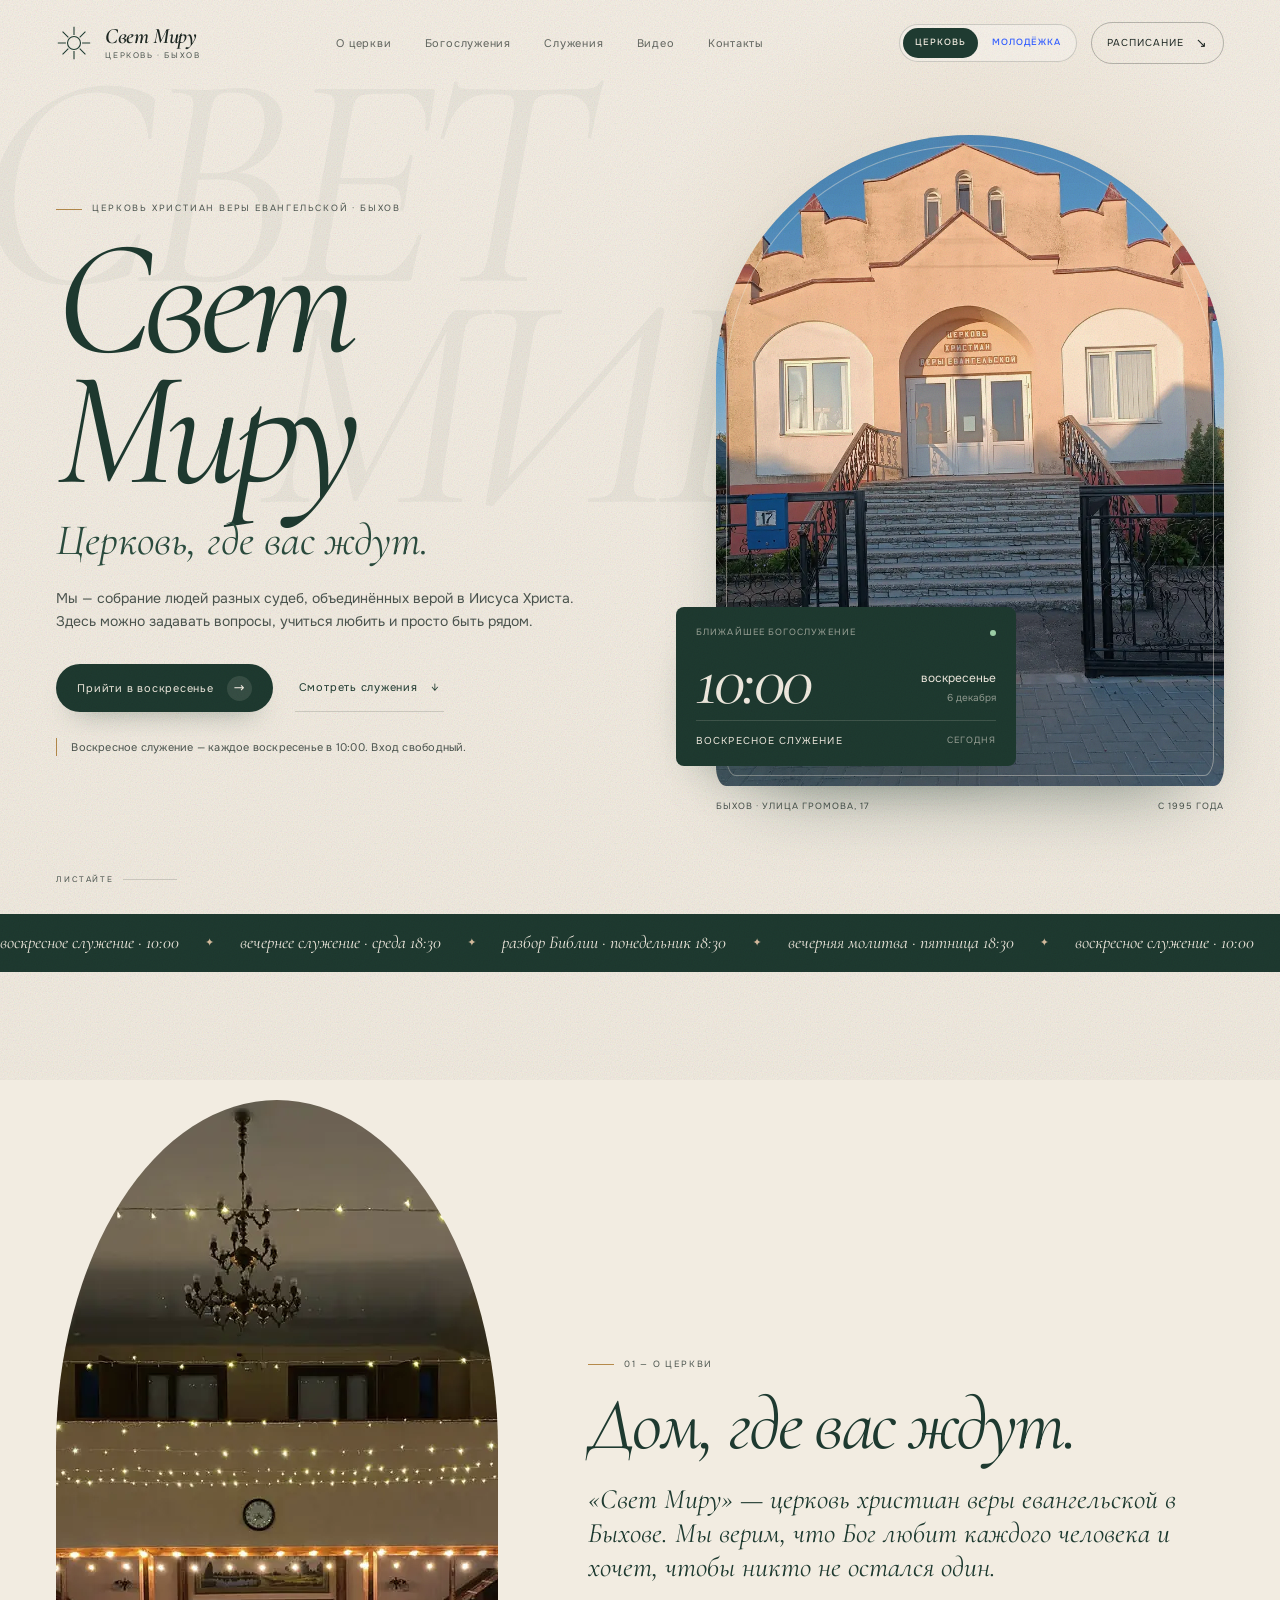
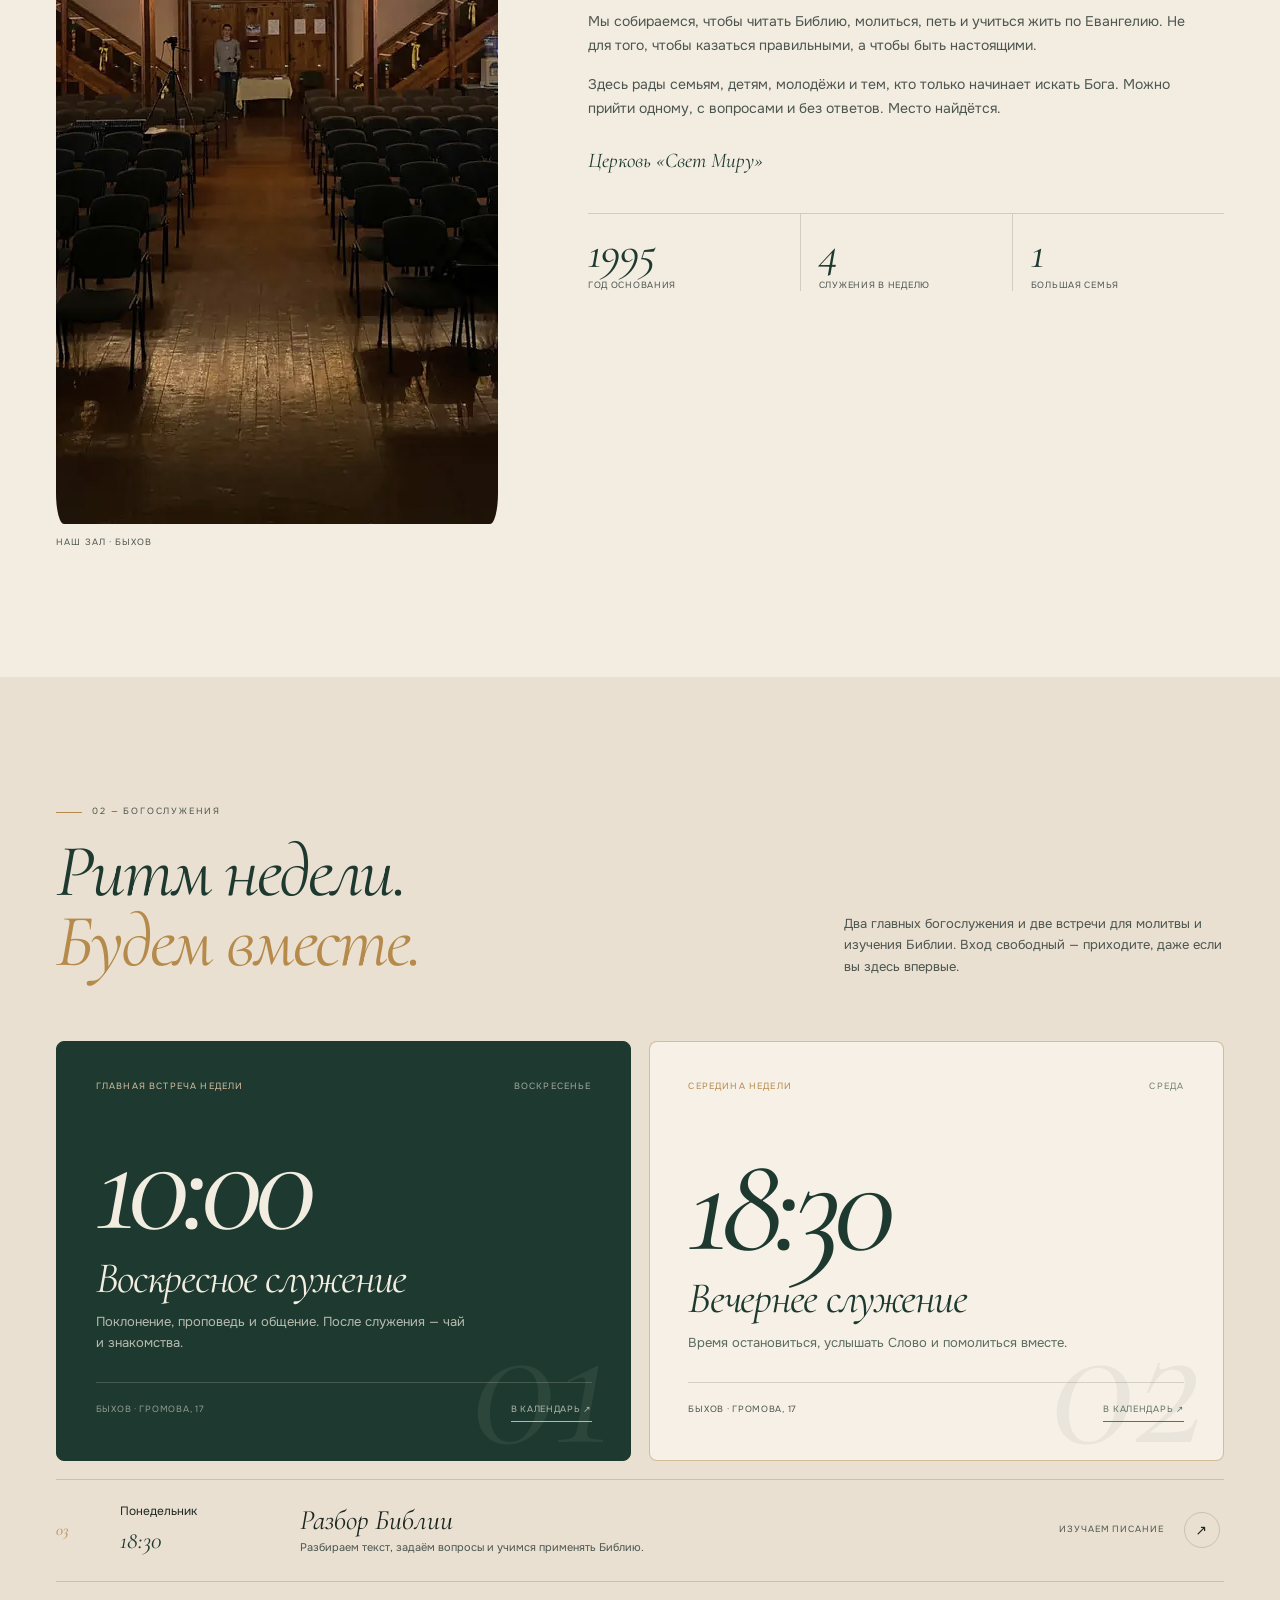
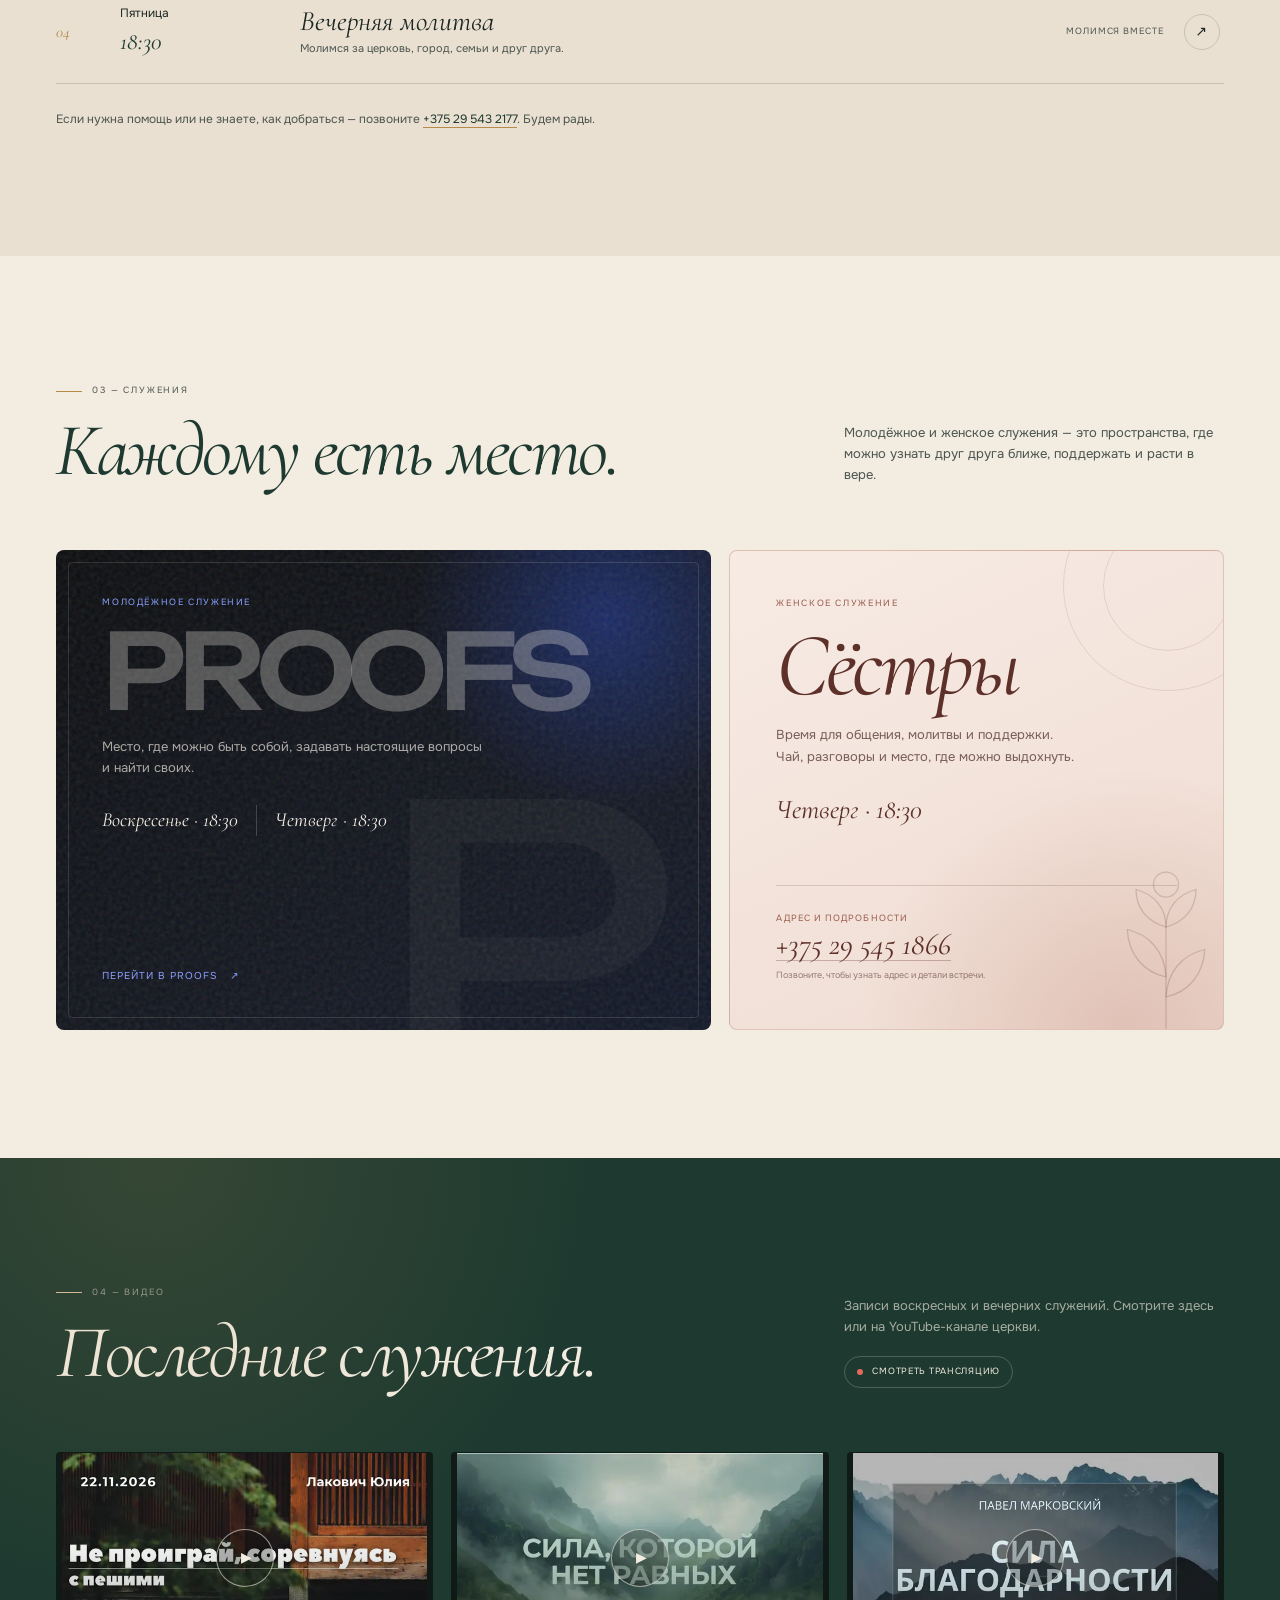
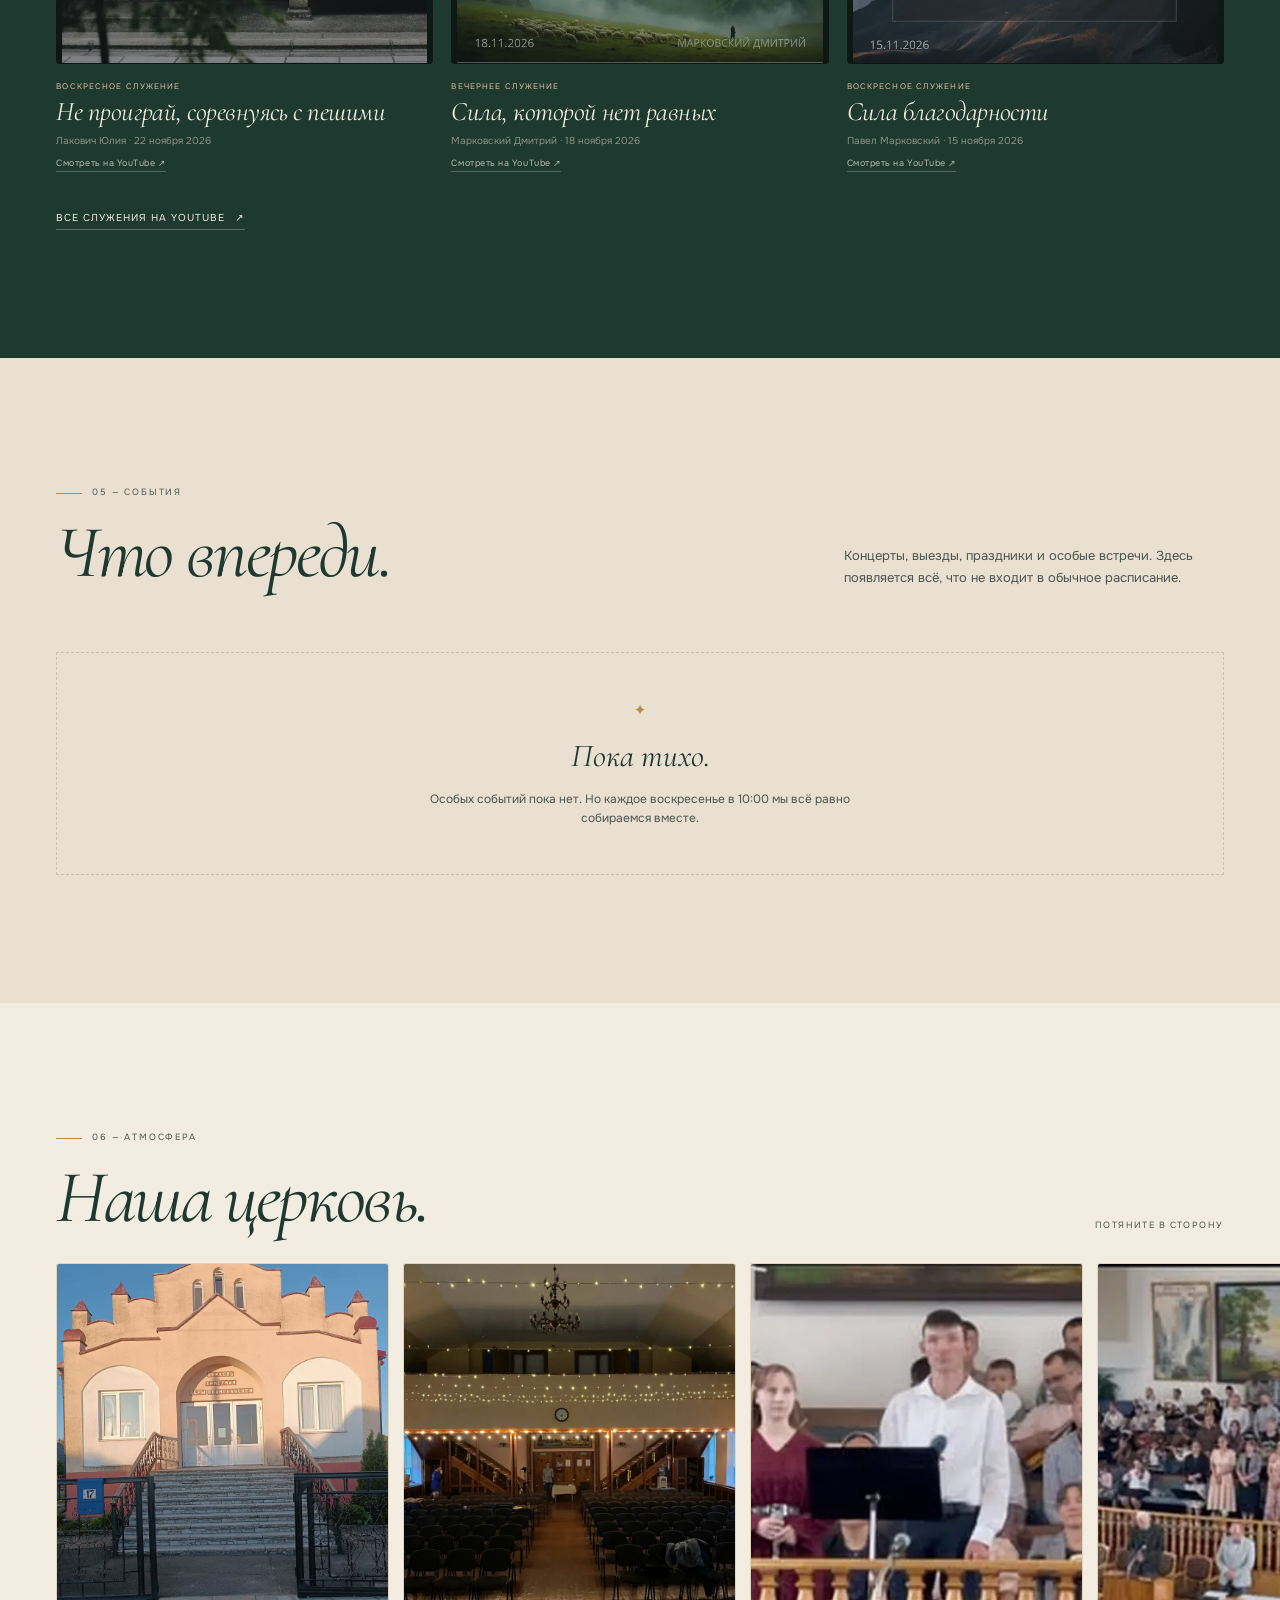
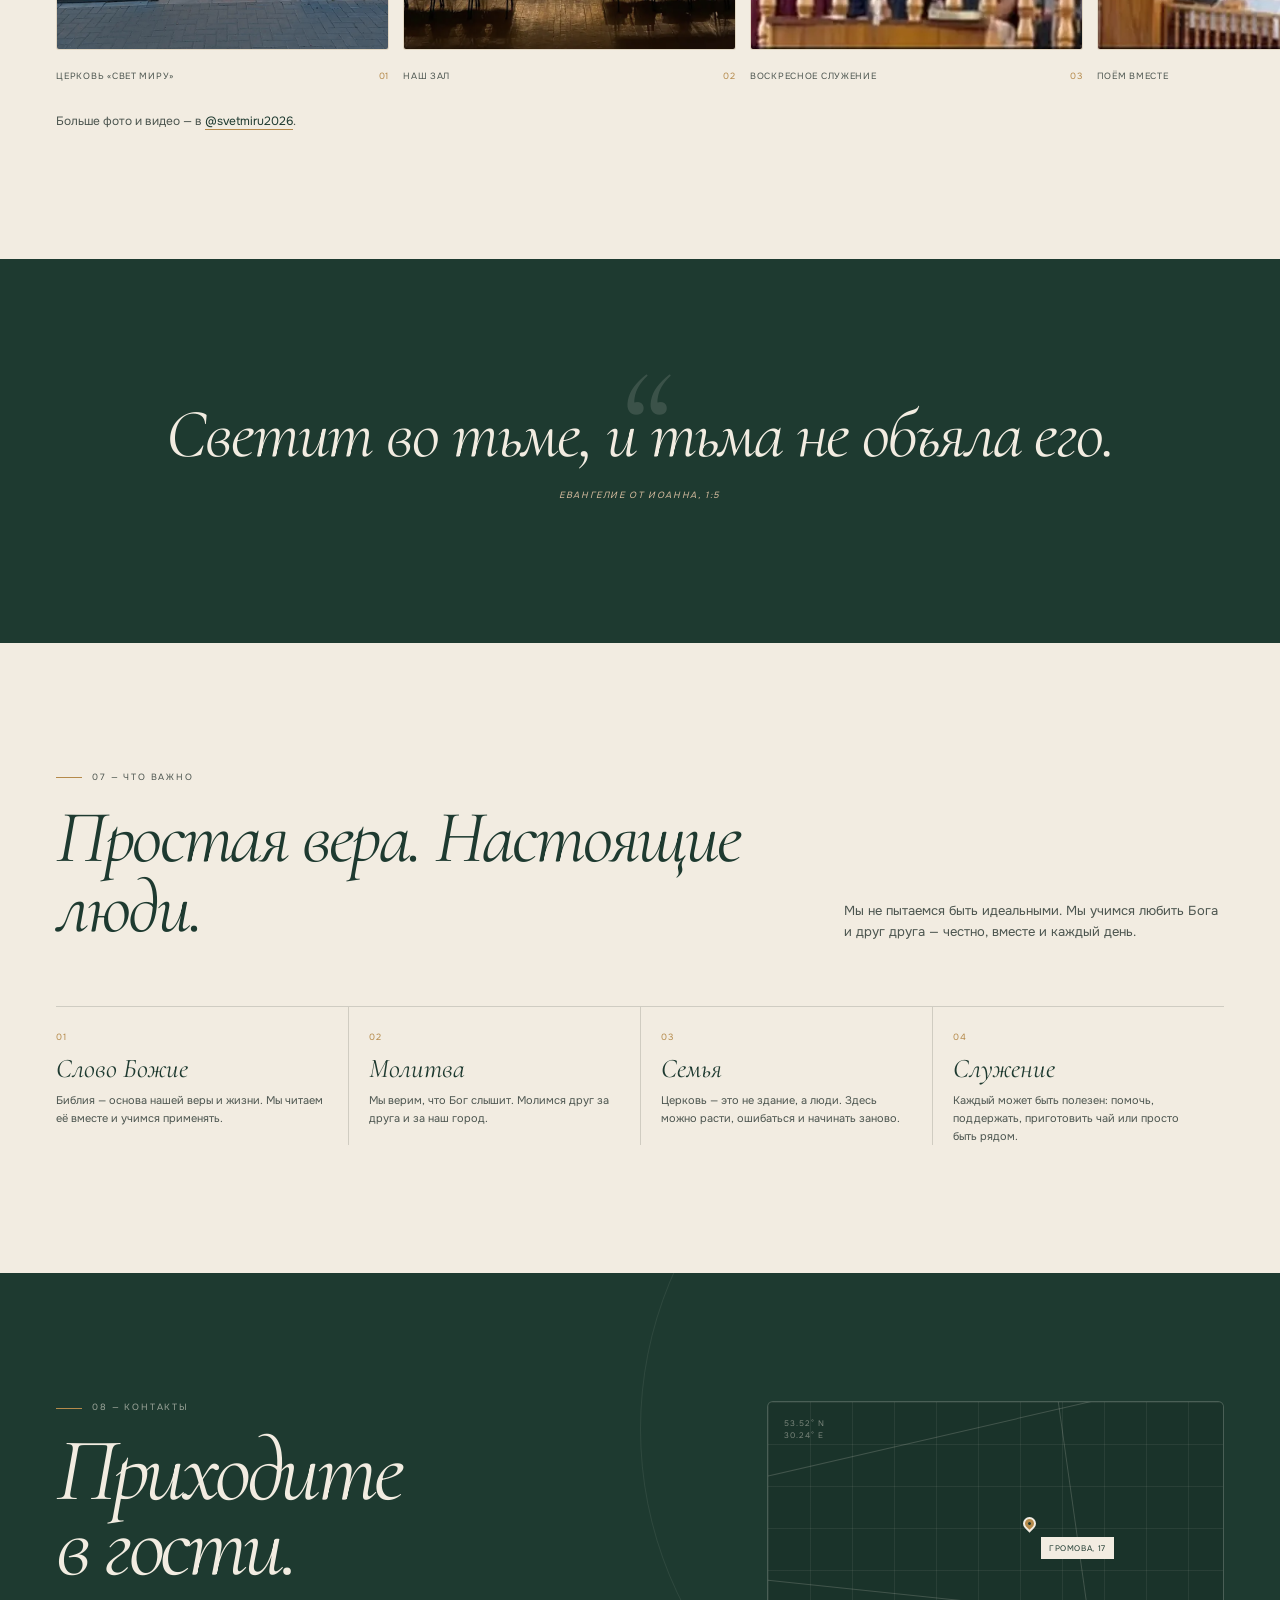
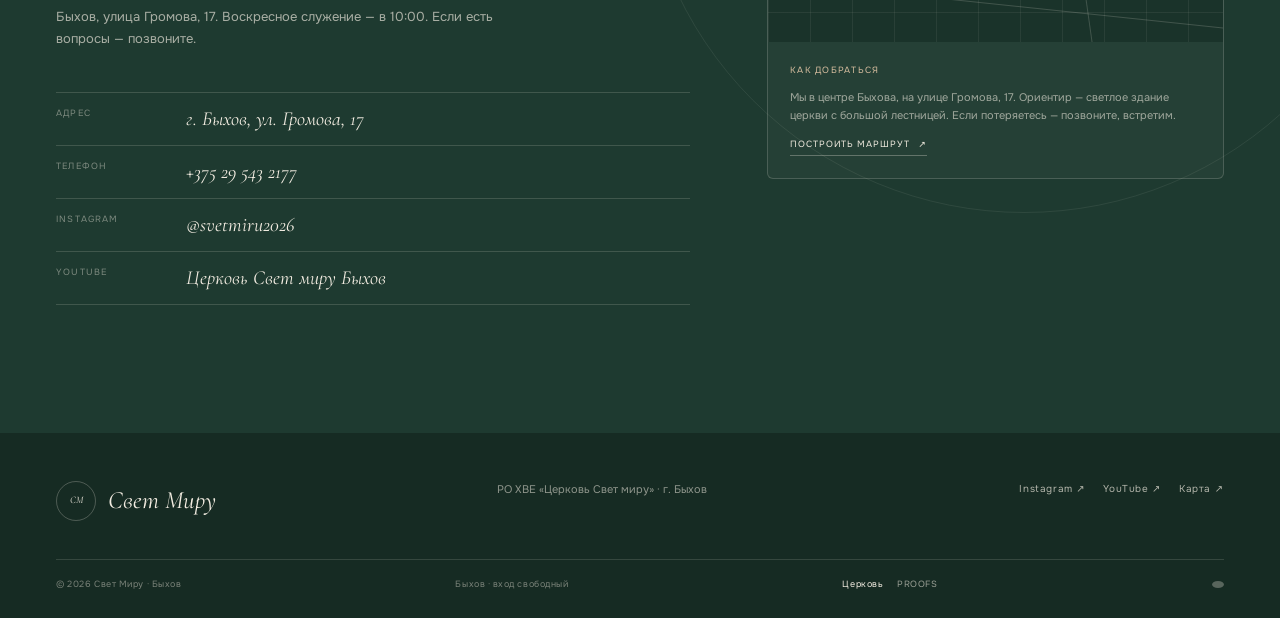
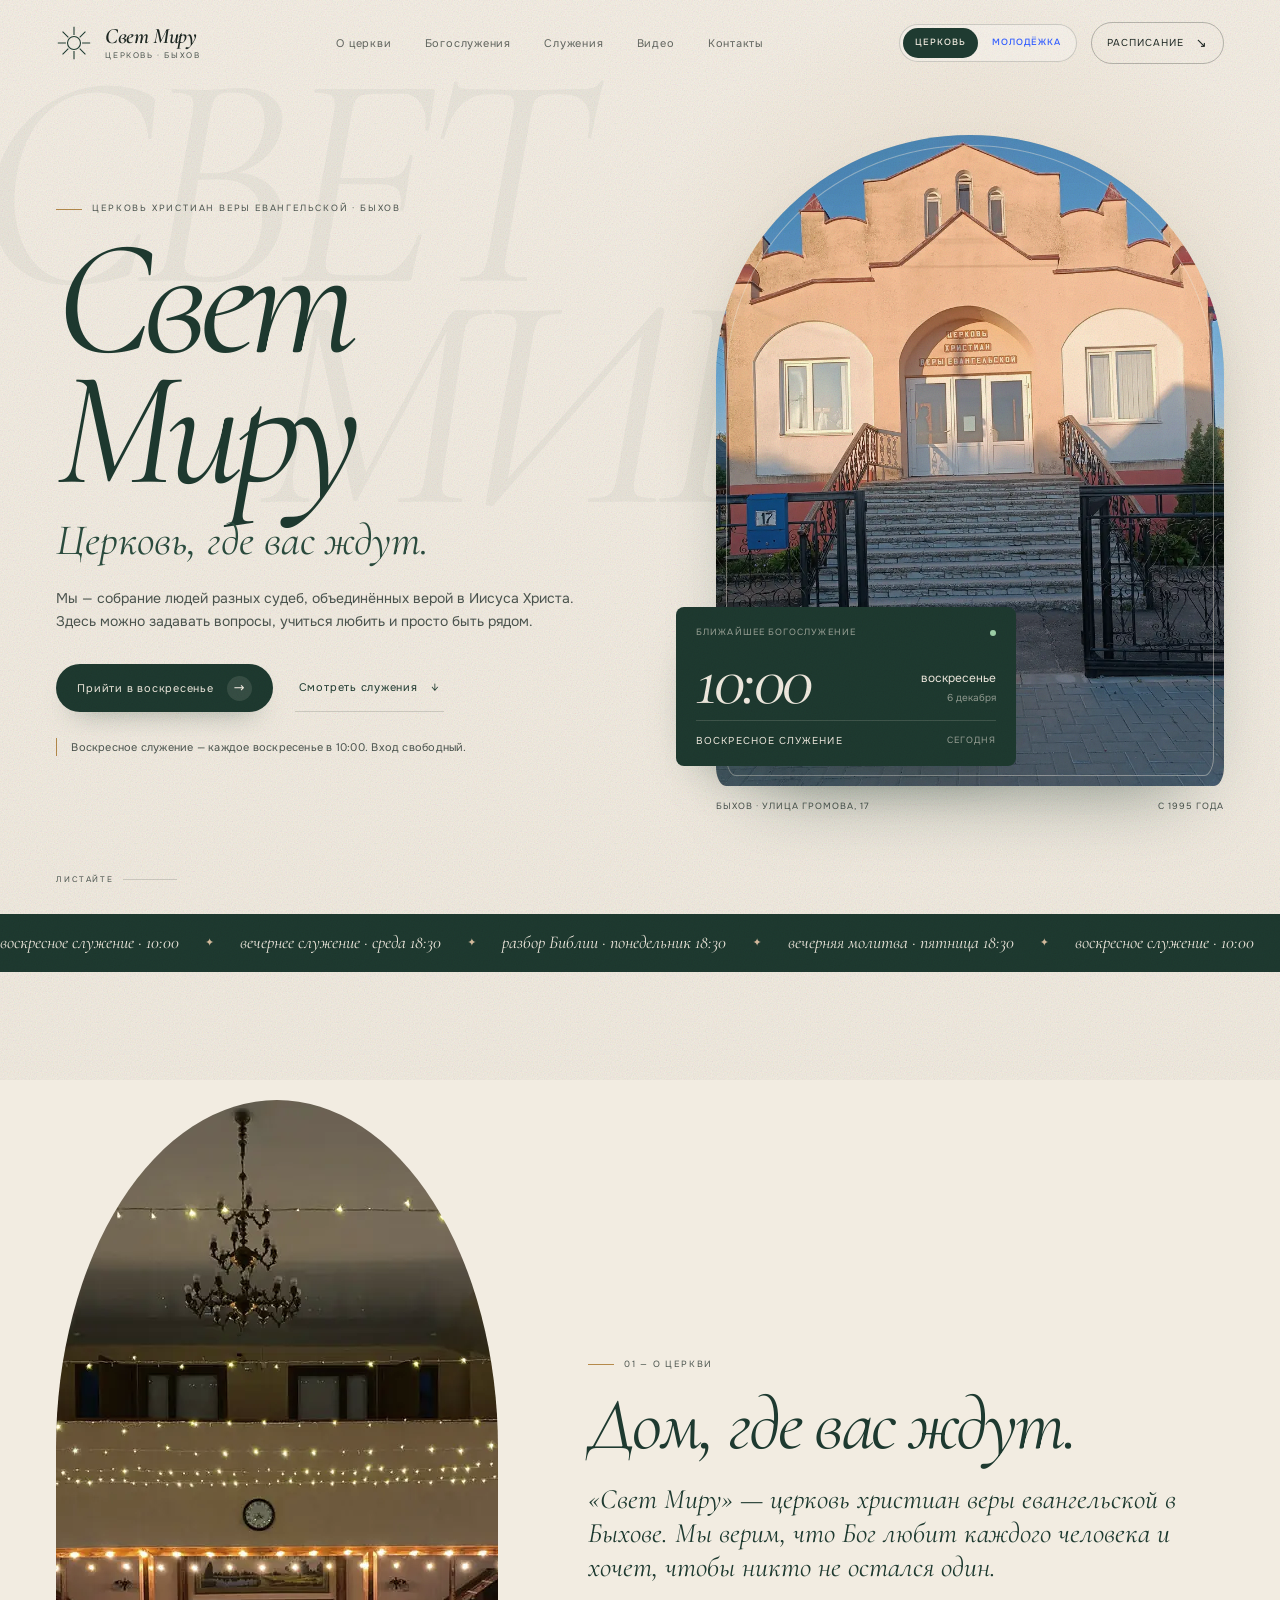
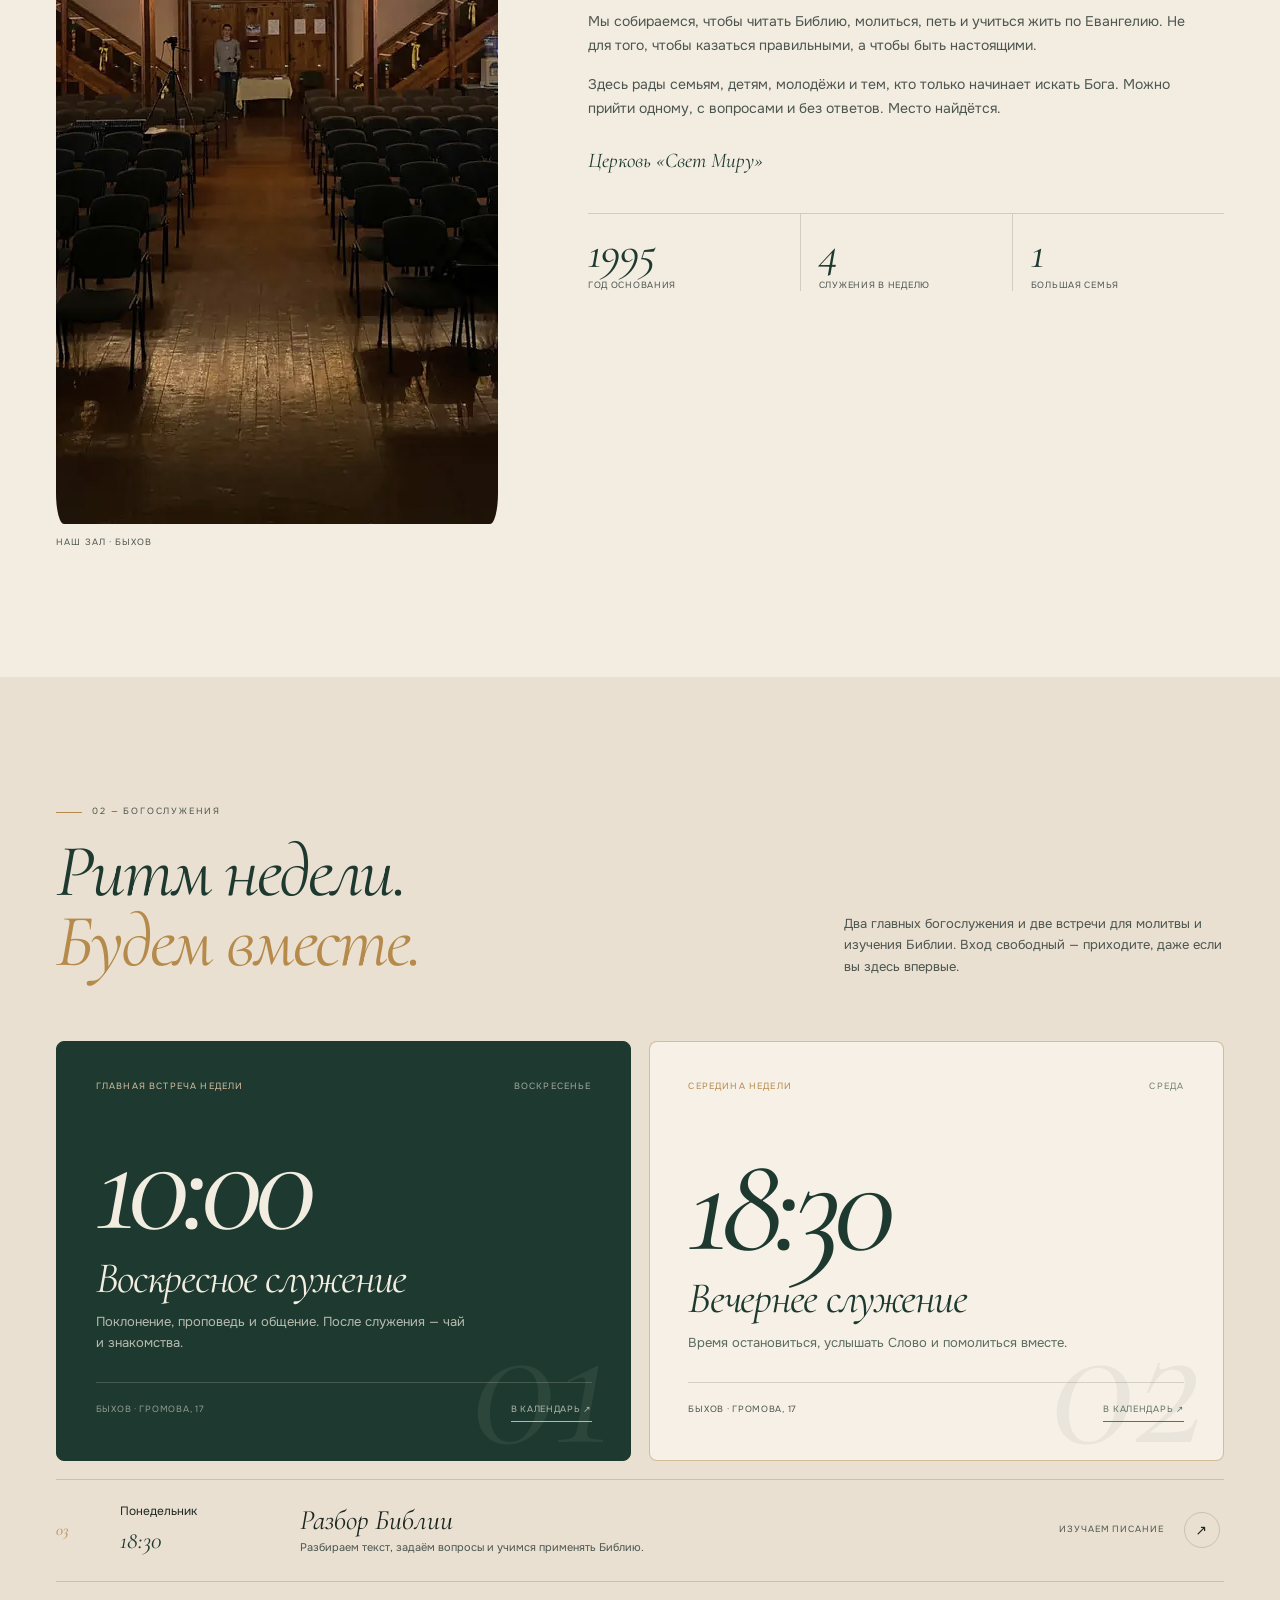
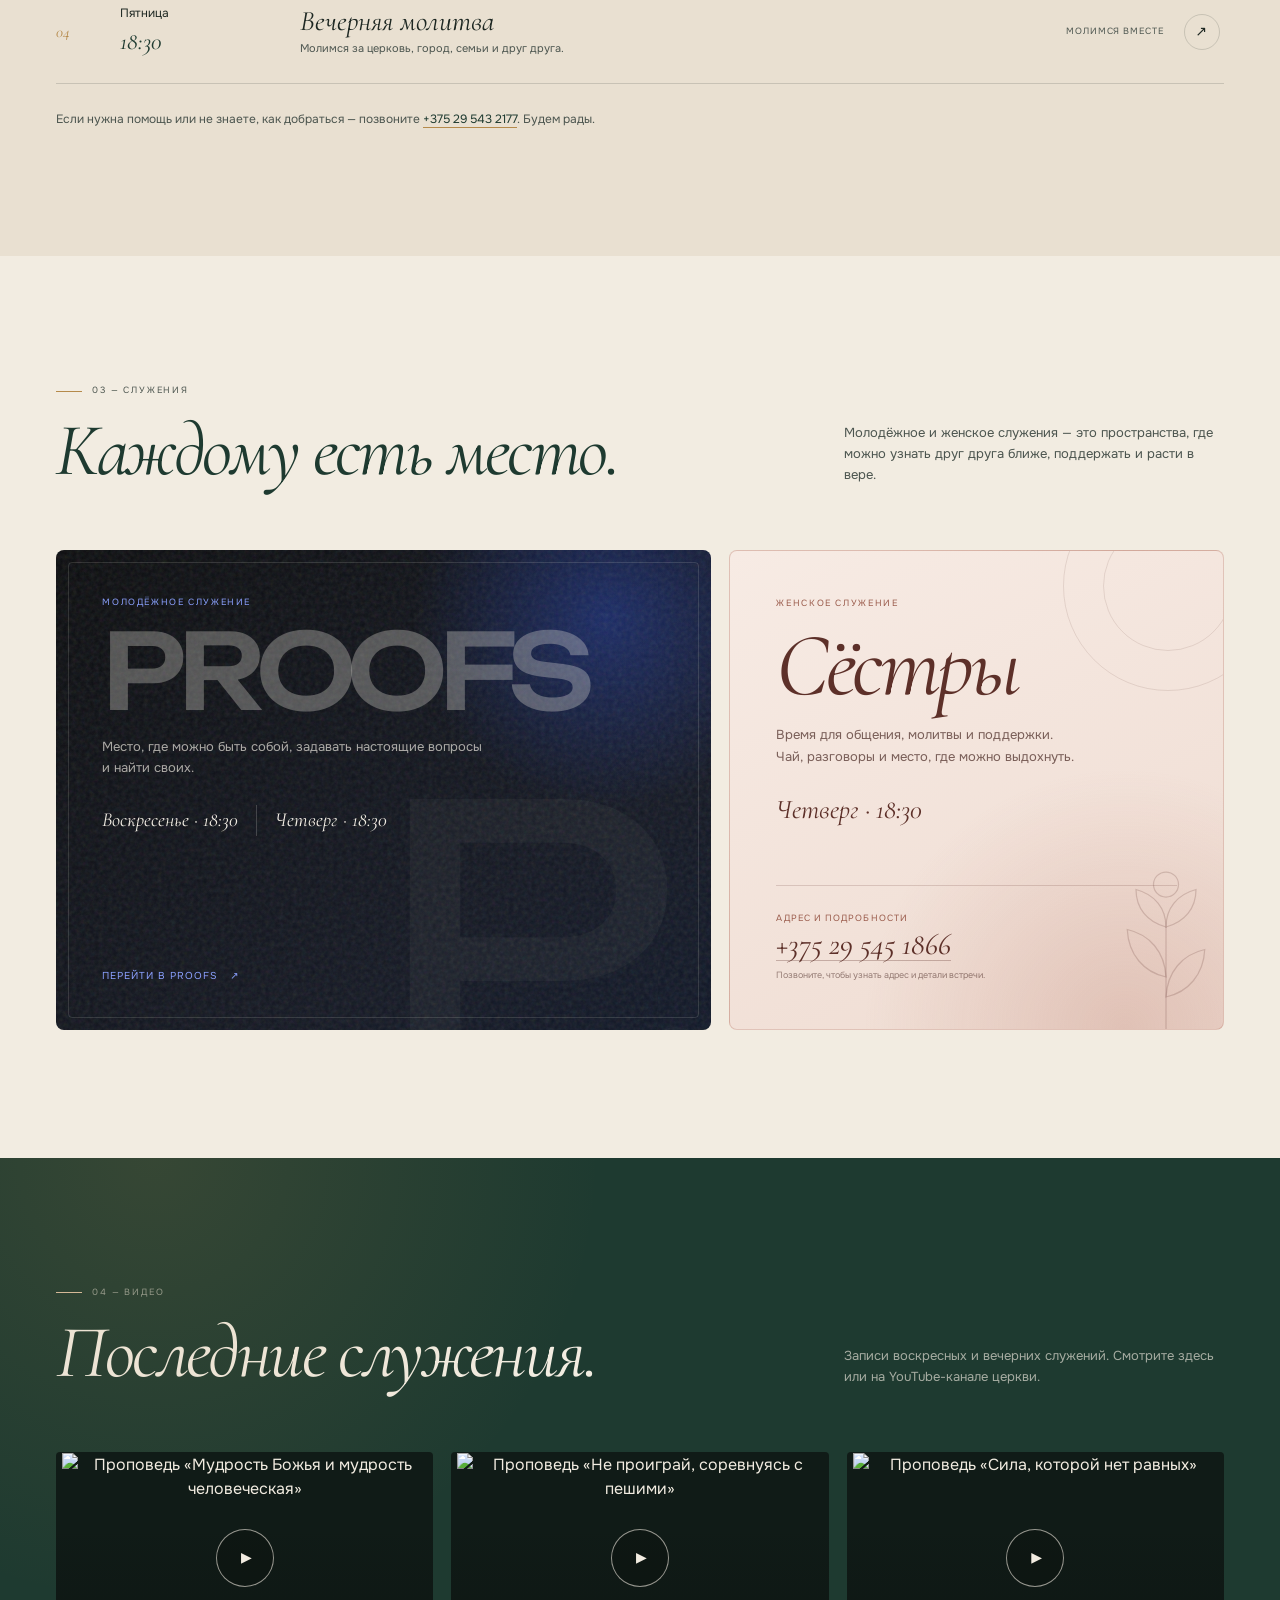
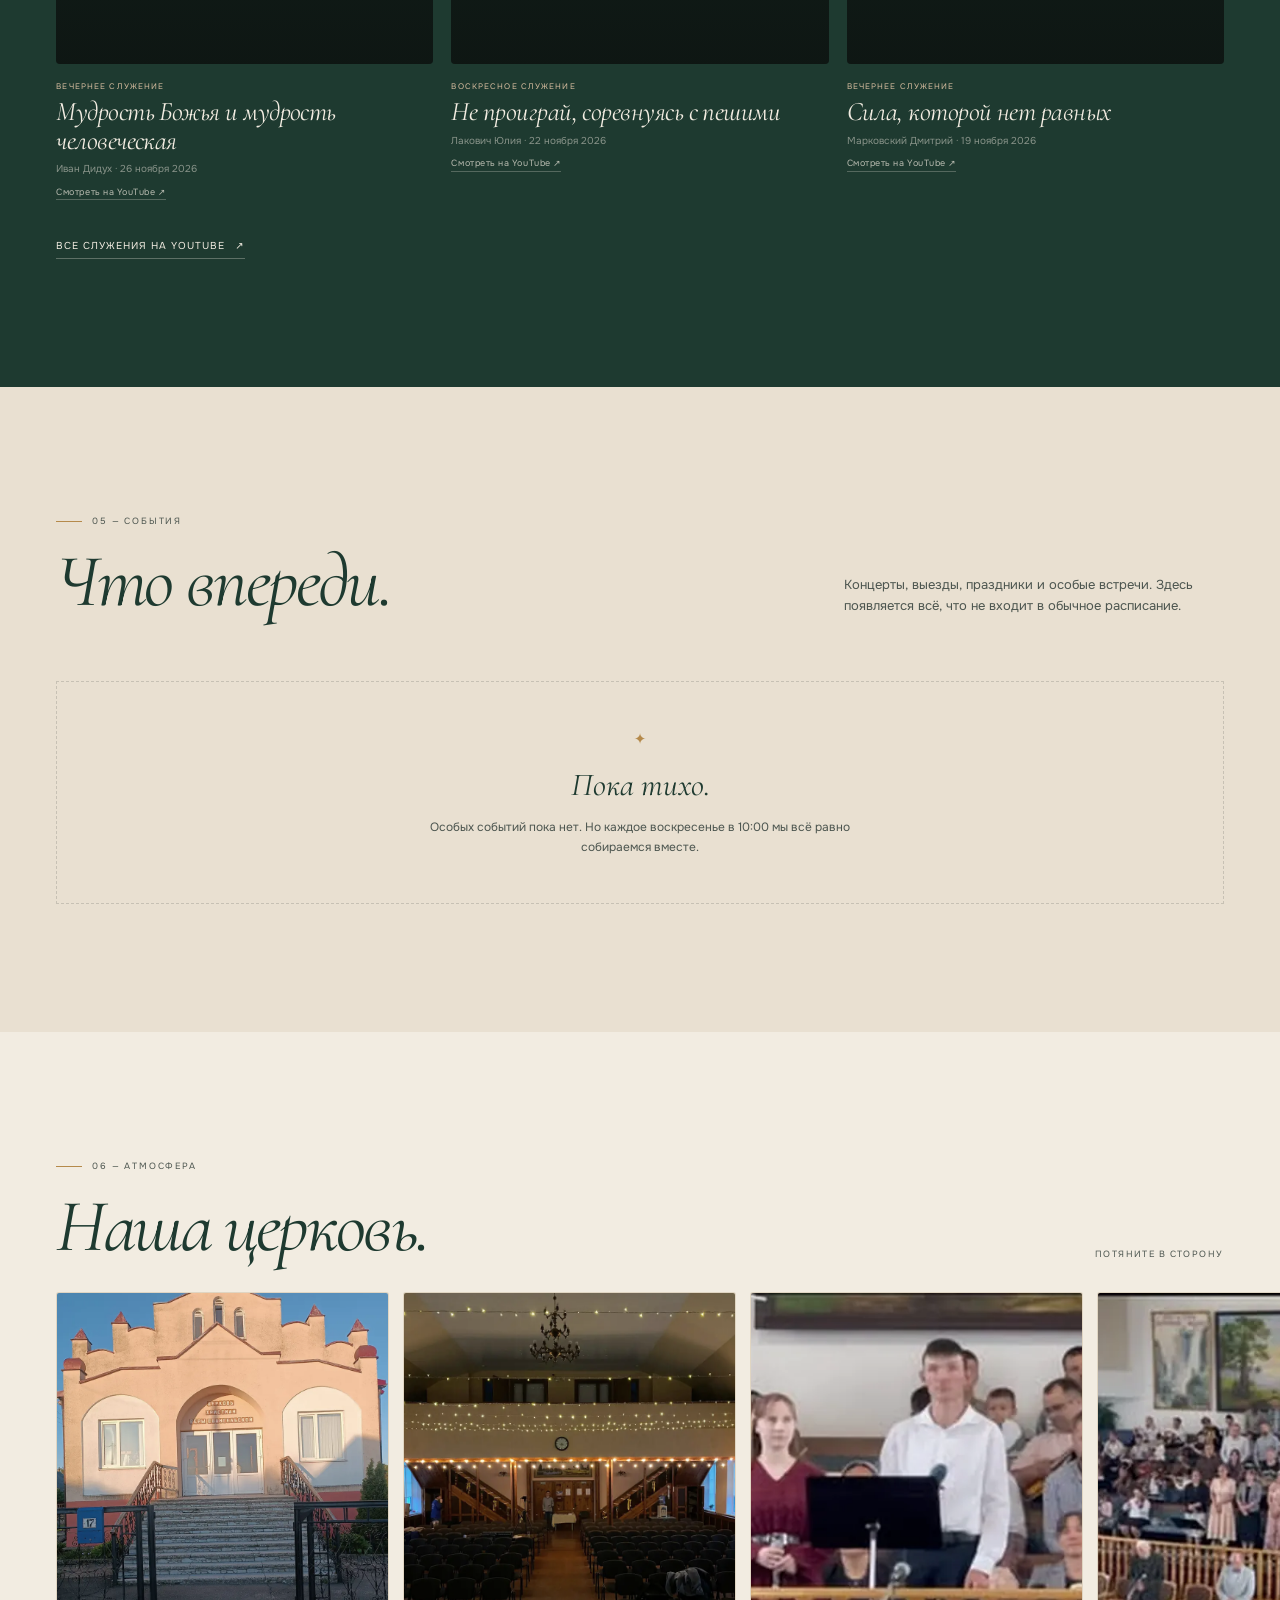
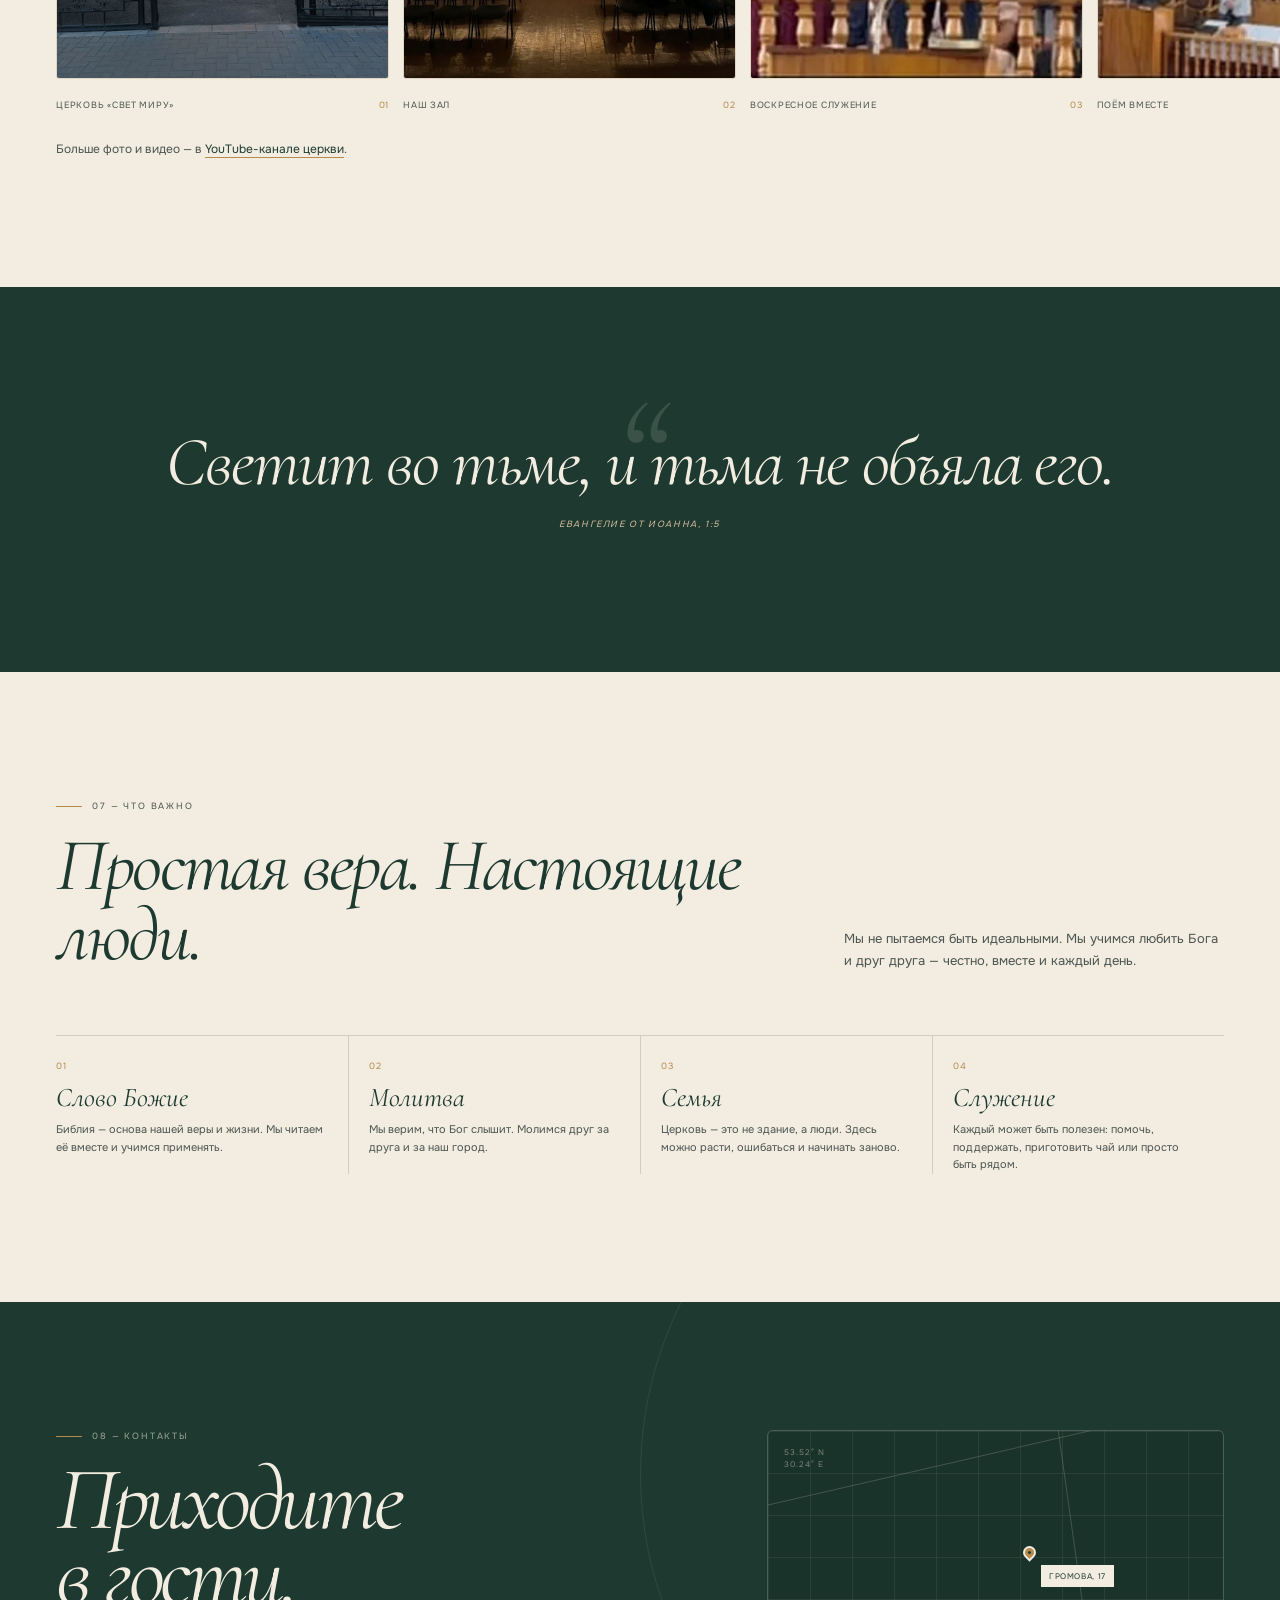
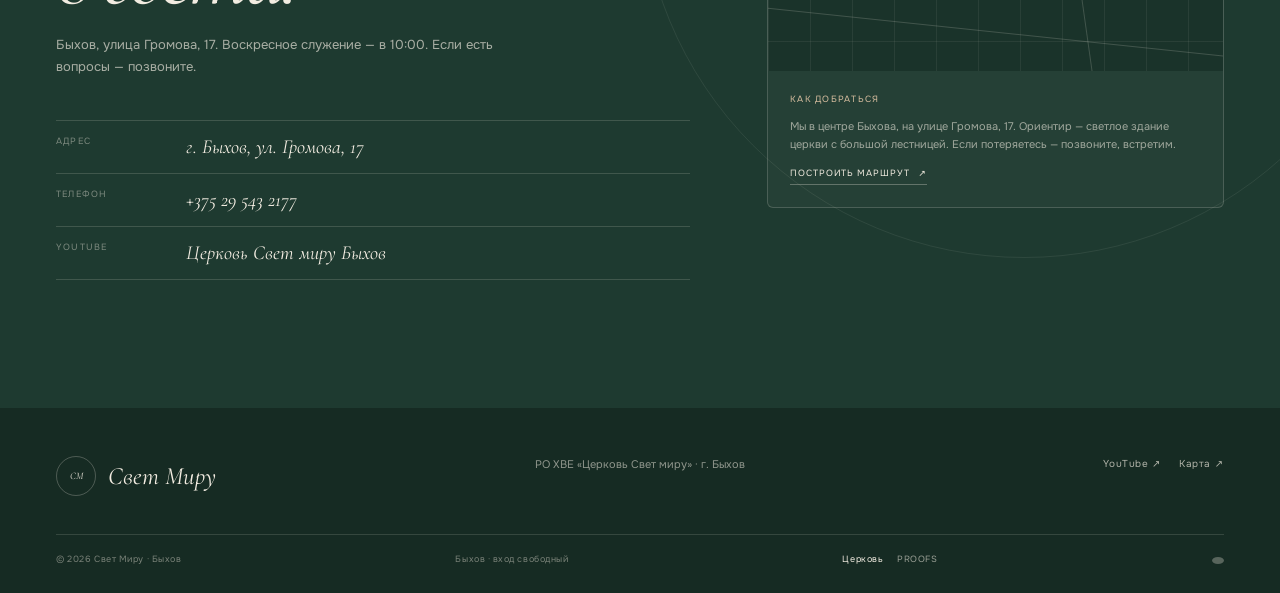
